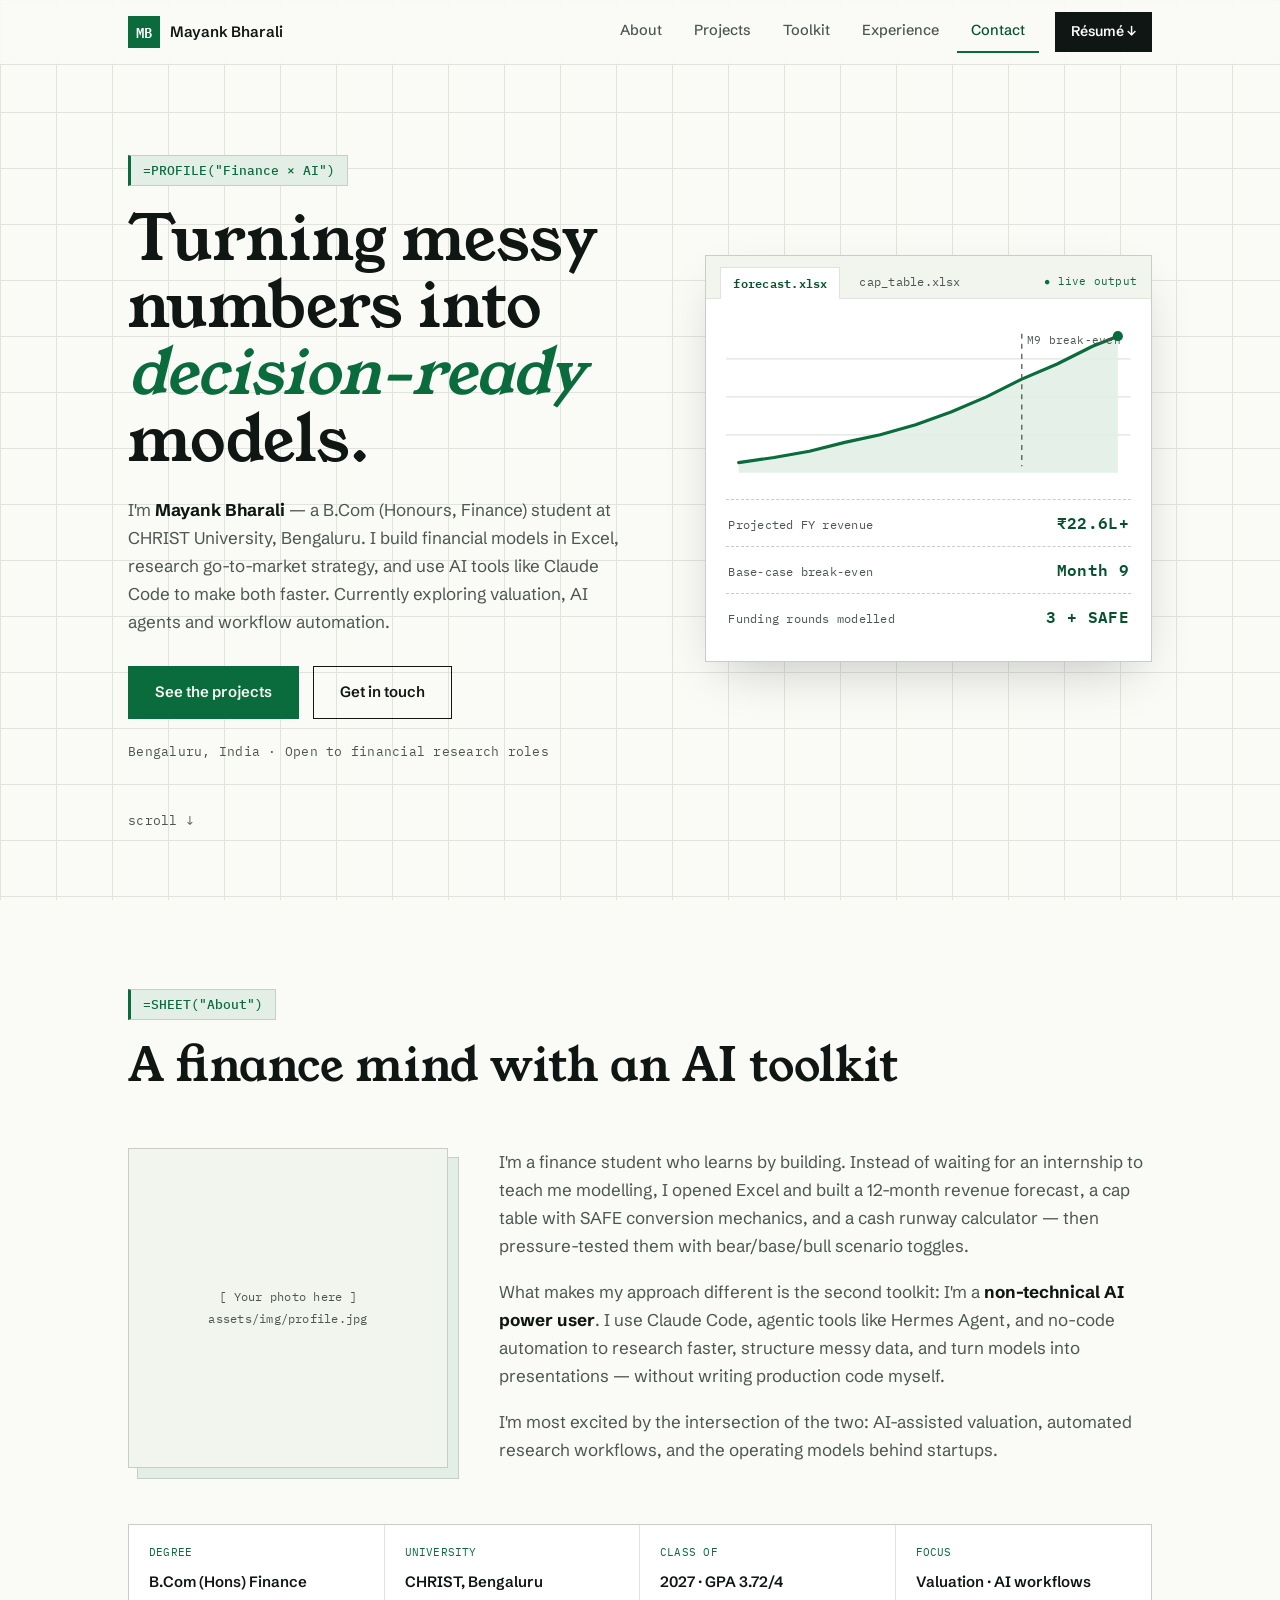
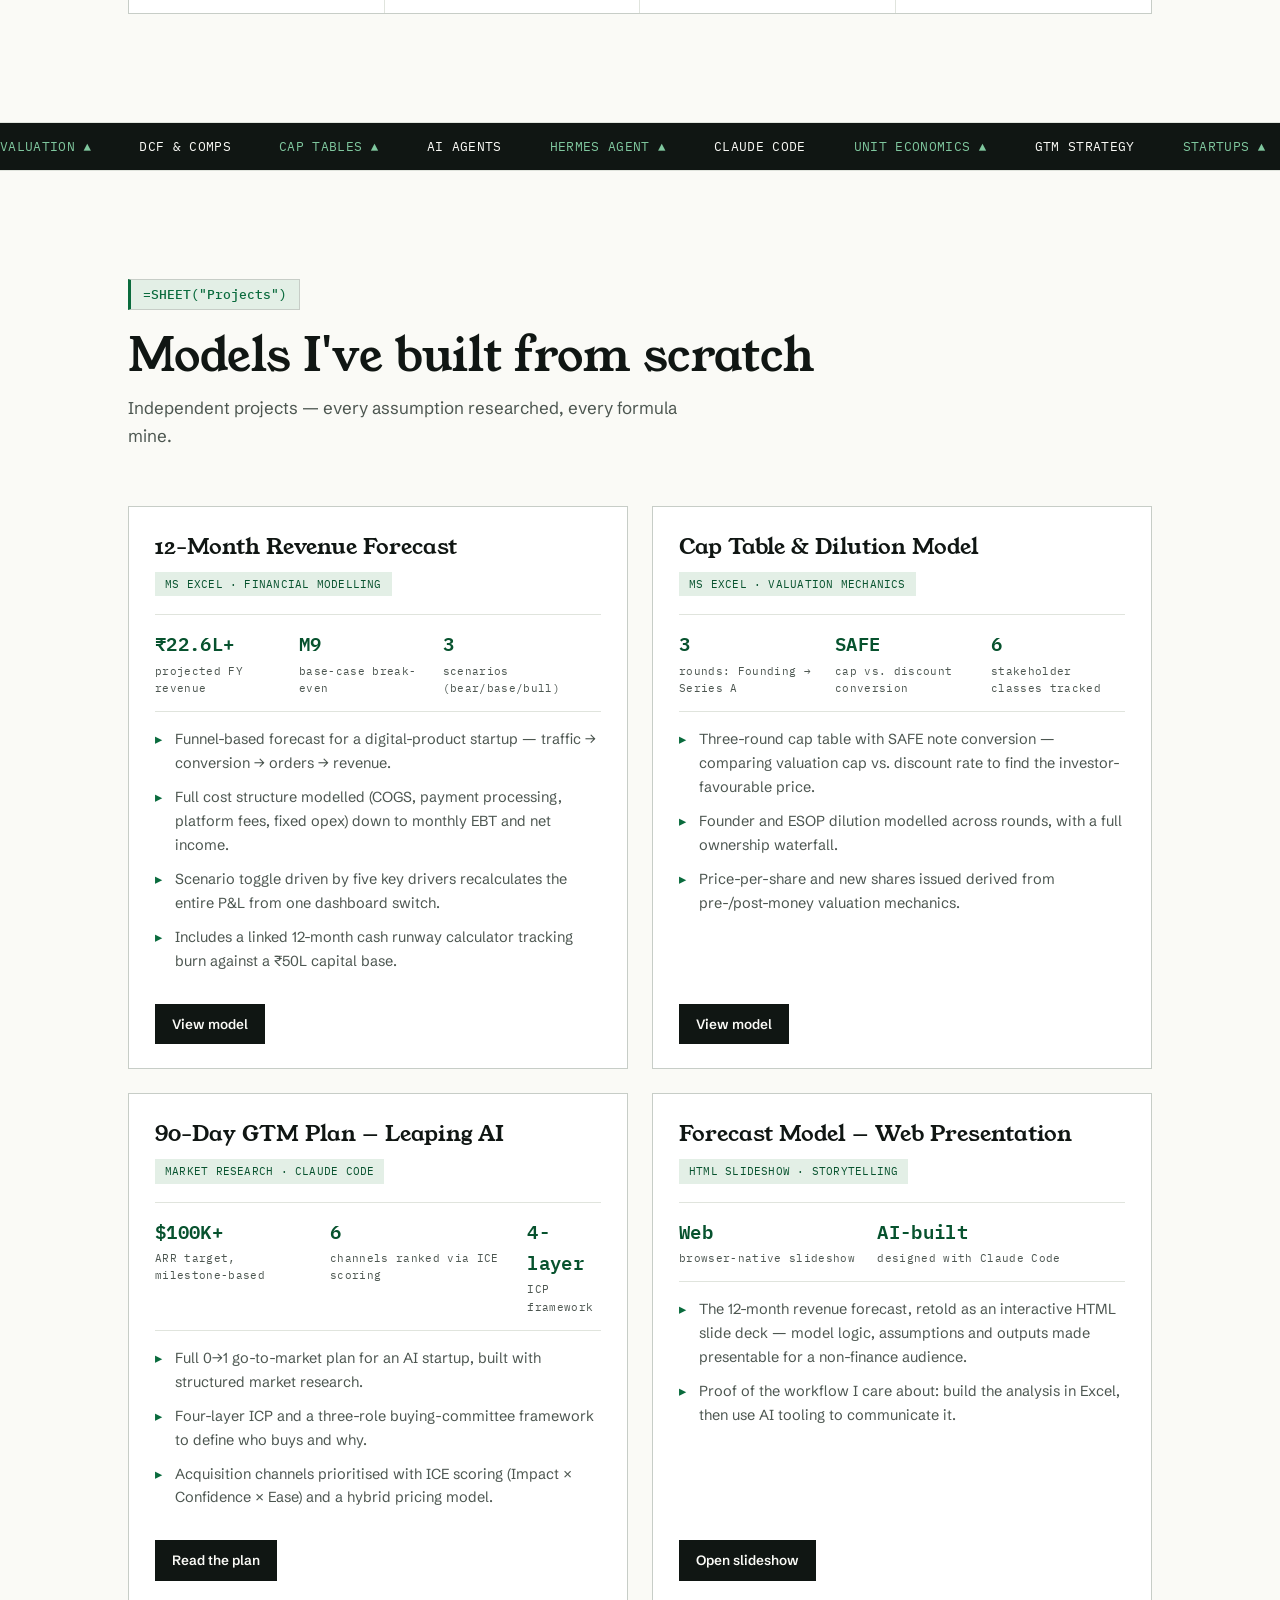
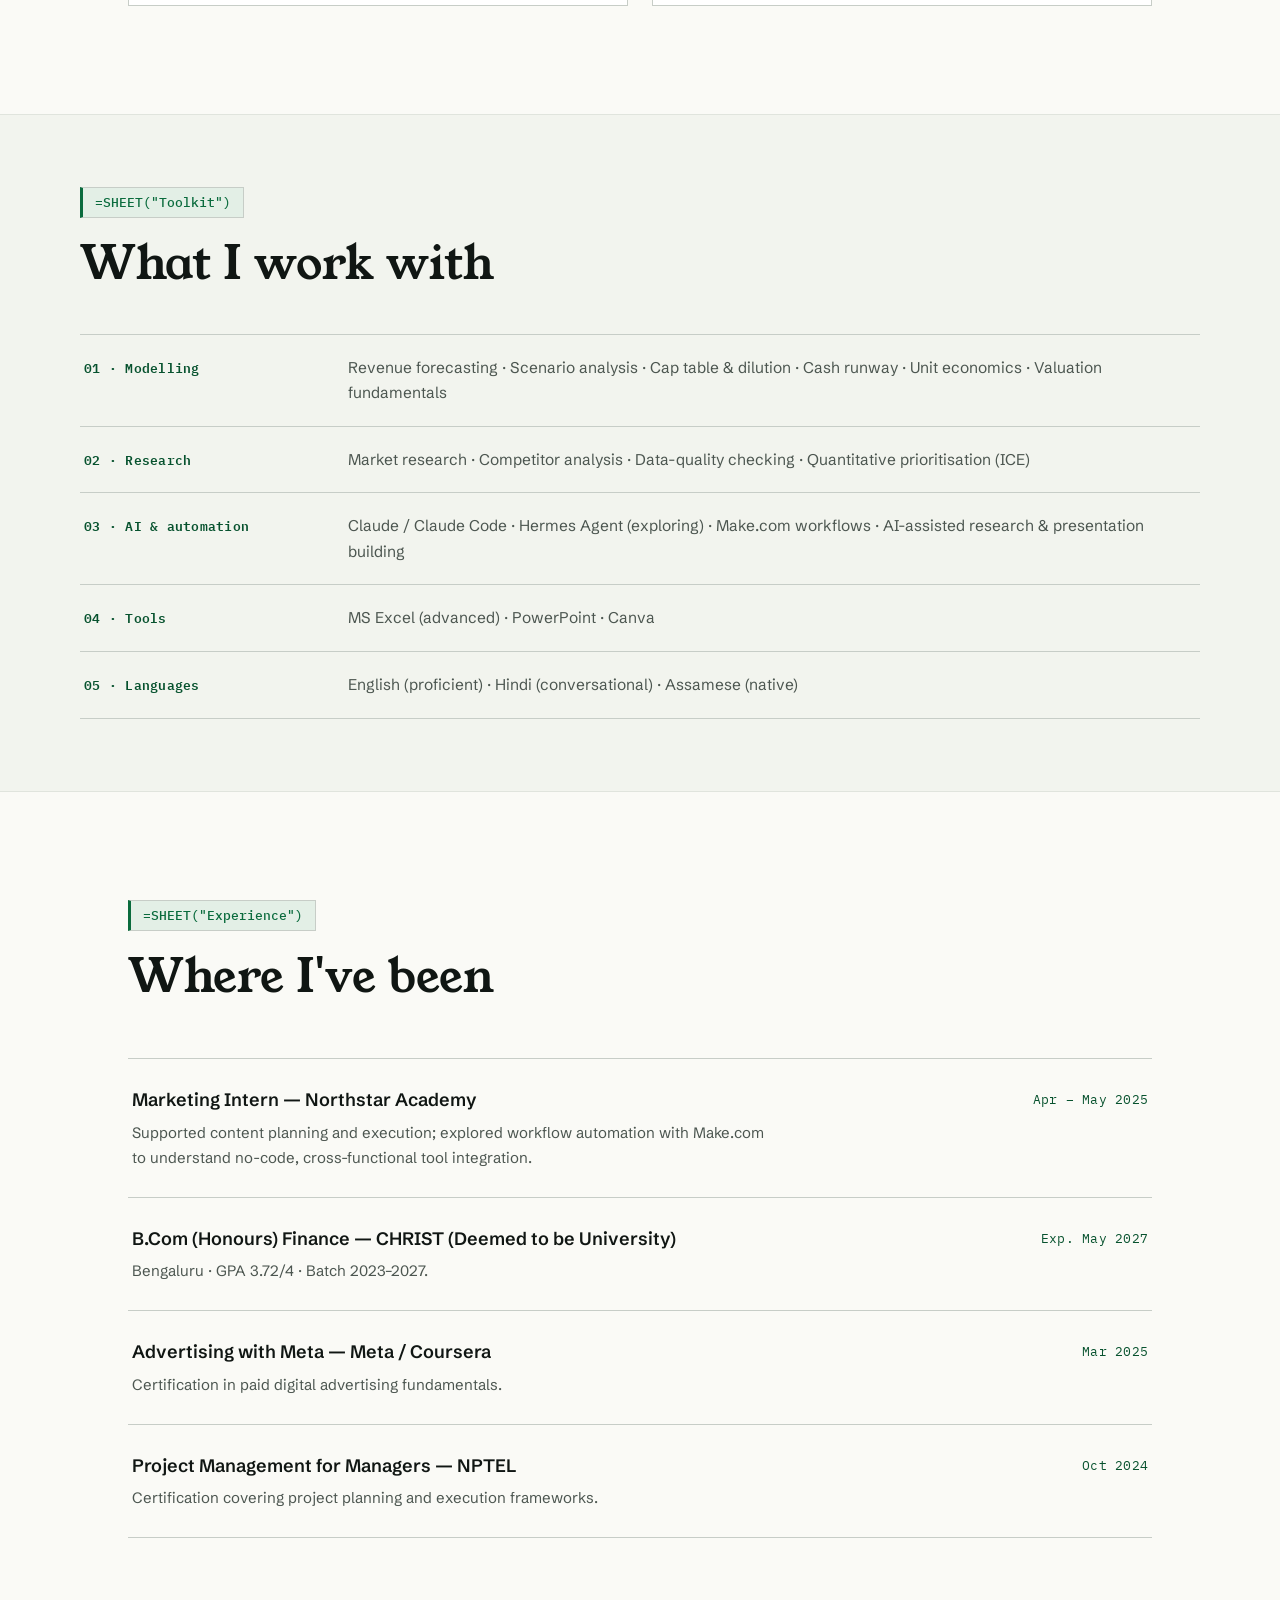
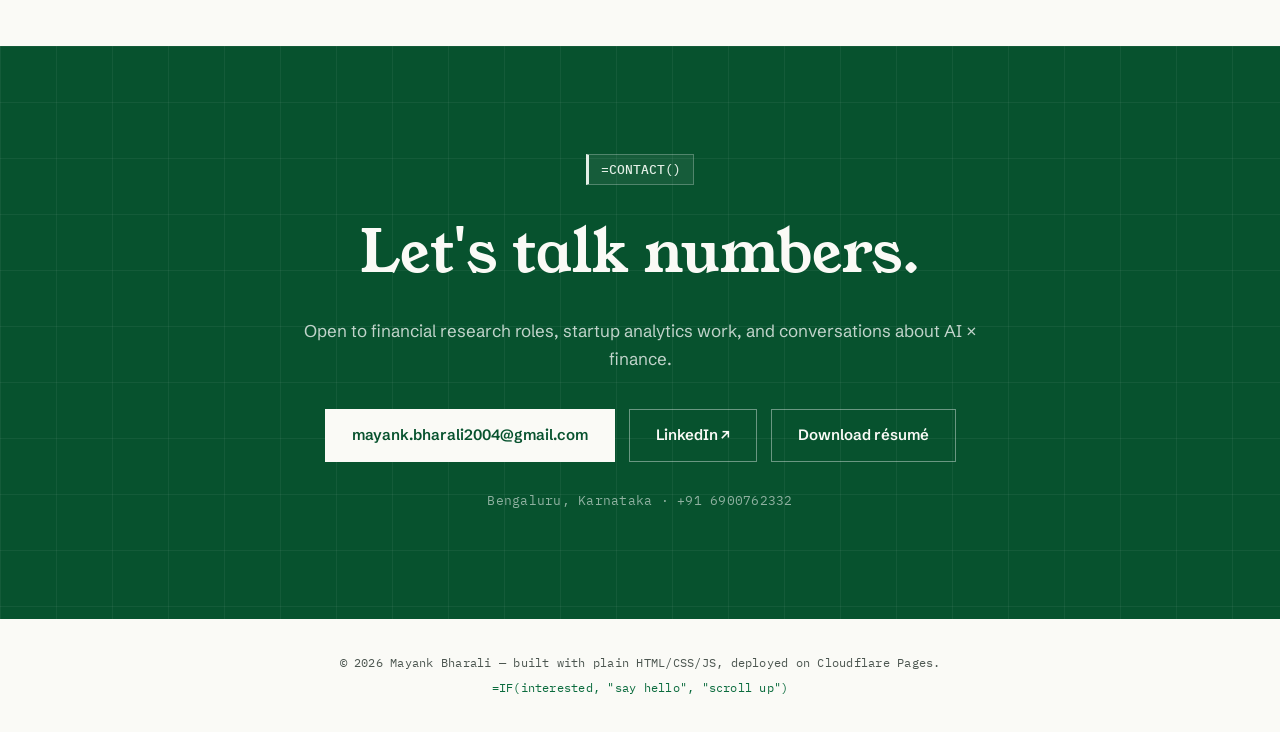
==== index.html @ 6a0e39f8 "Add revenue forecast HTML slide deck, wire up Open slideshow button Duplicated the standalone slide " ====
<!DOCTYPE html>
<html lang="en">
<head>
  <!-- ============================================================
       MAYANK BHARALI — PORTFOLIO
       ------------------------------------------------------------
       HOW THIS FILE IS ORGANISED (top to bottom):
         1. <head>   : metadata, fonts, stylesheet link
         2. <nav>    : sticky top navigation (sheet-tab style)
         3. <header> : hero — headline + animated "live model" panel
         4. <main>   : sections in order:
              #about      — bio, photo placeholder, quick facts
              (ticker)    — scrolling marquee of current interests
              #projects   — project cards (the core of the site)
              #skills     — toolkit grouped as ledger rows
              #experience — internship, certifications, education
              #contact    — email / LinkedIn / resume CTA
         5. <footer> : small print
         6. <script> : js/main.js (all animations live there)

       DESIGN CONCEPT: "the workbook".
       Because the portfolio is built on Excel models, the site
       borrows spreadsheet vernacular — section labels look like
       formulas, project cards behave like selected cells, and the
       hero shows a live model output. Search for the word
       "PLACEHOLDER" in this file to find everything you still
       need to fill in (links, photo, etc.).
       ============================================================ -->
  <meta charset="UTF-8" />
  <meta name="viewport" content="width=device-width, initial-scale=1.0" />
  <title>Mayank Bharali — Finance × AI Portfolio</title>
  <meta name="description" content="Portfolio of Mayank Bharali — finance student building financial models, valuation tools and AI-powered workflows. Revenue forecasting, cap table modelling, GTM strategy." />

  <!-- Fonts: Young Serif (display headlines), Schibsted Grotesk (body),
       IBM Plex Mono (all numbers / labels — has tabular numerals so
       figures line up like a real spreadsheet). Loaded from Google
       Fonts; works fine on Cloudflare Pages. -->
  <link rel="preconnect" href="https://fonts.googleapis.com" />
  <link rel="preconnect" href="https://fonts.gstatic.com" crossorigin />
  <link href="https://fonts.googleapis.com/css2?family=Young+Serif&family=Schibsted+Grotesk:ital,wght@0,400;0,500;0,600;0,700;1,400&family=IBM+Plex+Mono:wght@400;500;600&display=swap" rel="stylesheet" />

  <link rel="stylesheet" href="css/style.css" />

  <!-- Simple inline favicon: a green square, like a selected cell -->
  <link rel="icon" href="data:image/svg+xml,<svg xmlns='http://www.w3.org/2000/svg' viewBox='0 0 16 16'><rect width='16' height='16' rx='3' fill='%230A6B3D'/><text x='8' y='12' font-size='10' text-anchor='middle' fill='white' font-family='monospace'>M</text></svg>" />
</head>
<body>

  <!-- ==========================================================
       NAVIGATION
       Sticky bar. Links are styled like spreadsheet sheet-tabs.
       The JS highlights whichever section is currently on screen.
       To add a nav item: copy one <a> and point href at a section id.
       ========================================================== -->
  <nav class="nav" id="nav">
    <div class="nav__inner">
      <!-- Logo mark: initials inside a "cell" -->
      <a href="#top" class="nav__logo" aria-label="Back to top">
        <span class="nav__logo-cell">MB</span>
        <span class="nav__logo-name">Mayank&nbsp;Bharali</span>
      </a>

      <!-- Hamburger button, only visible on mobile (JS toggles menu) -->
      <button class="nav__toggle" id="navToggle" aria-label="Open menu" aria-expanded="false">
        <span></span><span></span><span></span>
      </button>

      <div class="nav__links" id="navLinks">
        <a href="#about"      class="nav__link">About</a>
        <a href="#projects"   class="nav__link">Projects</a>
        <a href="#skills"     class="nav__link">Toolkit</a>
        <a href="#experience" class="nav__link">Experience</a>
        <a href="#contact"    class="nav__link">Contact</a>
        <!-- PLACEHOLDER: replace href with your resume PDF when ready.
             Currently points at the Word file in /data. -->
        <a href="data/Mayank_Bharali_Resume_DEShaw_FinRes.docx" class="nav__cta" download>Résumé ↓</a>
      </div>
    </div>
  </nav>

  <!-- ==========================================================
       HERO
       Left: eyebrow + headline + subline + CTAs.
       Right: the "live model" panel — an SVG sparkline that draws
       itself on page load, plus three metrics that count up.
       The numbers come from the real revenue-forecast project.
       All animation logic is in js/main.js (search "HERO").
       ========================================================== -->
  <header class="hero" id="top">
    <div class="hero__inner">

      <div class="hero__copy">
        <!-- Eyebrow styled like a formula — the site's signature motif -->
        <p class="formula hero__eyebrow">=PROFILE(&quot;Finance × AI&quot;)</p>

        <h1 class="hero__title">
          Turning messy numbers into
          <em>decision-ready</em> models.
        </h1>

        <p class="hero__sub">
          I'm <strong>Mayank Bharali</strong> — a B.Com (Honours, Finance) student at
          CHRIST University, Bengaluru. I build financial models in Excel, research
          go-to-market strategy, and use AI tools like Claude Code to make both
          faster. Currently exploring valuation, AI agents and workflow automation.
        </p>

        <div class="hero__actions">
          <a href="#projects" class="btn btn--primary">See the projects</a>
          <a href="#contact" class="btn btn--ghost">Get in touch</a>
        </div>

        <!-- Small trust line under the buttons -->
        <p class="hero__meta mono">Bengaluru, India · Open to financial research roles</p>
      </div>

      <!-- The live model panel (signature element) -->
      <div class="hero__panel" aria-label="Highlights from the 12-month revenue forecast model">
        <!-- Fake window/sheet-tab header -->
        <div class="panel__bar">
          <span class="panel__tab panel__tab--active mono">forecast.xlsx</span>
          <span class="panel__tab mono">cap_table.xlsx</span>
          <span class="panel__status mono">● live output</span>
        </div>

        <div class="panel__body">
          <!-- Sparkline: 12 monthly revenue points. The path "draws"
               itself using stroke-dashoffset (see js/main.js).
               The dashed vertical line marks Month 9 = break-even. -->
          <svg class="panel__chart" viewBox="0 0 320 120" role="img" aria-label="Revenue ramp over 12 months, break-even at month 9">
            <!-- light grid, like cell borders -->
            <g class="chart__grid">
              <line x1="0" y1="30" x2="320" y2="30"/>
              <line x1="0" y1="60" x2="320" y2="60"/>
              <line x1="0" y1="90" x2="320" y2="90"/>
            </g>
            <!-- soft area fill under the curve -->
            <path class="chart__area" d="M10,112 L38,108 L66,103 L94,96 L122,90 L150,82 L178,72 L206,60 L234,46 L262,34 L290,20 L310,12 L310,120 L10,120 Z"/>
            <!-- the revenue line itself (animated) -->
            <path class="chart__line" id="chartLine" d="M10,112 L38,108 L66,103 L94,96 L122,90 L150,82 L178,72 L206,60 L234,46 L262,34 L290,20 L310,12"/>
            <!-- break-even marker at month 9 -->
            <line class="chart__marker" x1="234" y1="10" x2="234" y2="115"/>
            <text class="chart__marker-label mono" x="238" y="18">M9 break-even</text>
            <!-- end-point dot -->
            <circle class="chart__dot" cx="310" cy="12" r="4"/>
          </svg>

          <!-- Metric rows. data-count / data-decimals / data-prefix /
               data-suffix drive the count-up animation in main.js. -->
          <dl class="panel__metrics">
            <div class="metric">
              <dt class="metric__label mono">Projected FY revenue</dt>
              <dd class="metric__value mono" data-count="22.6" data-decimals="1" data-prefix="₹" data-suffix="L+">₹0.0L+</dd>
            </div>
            <div class="metric">
              <dt class="metric__label mono">Base-case break-even</dt>
              <dd class="metric__value mono" data-count="9" data-prefix="Month ">Month 0</dd>
            </div>
            <div class="metric">
              <dt class="metric__label mono">Funding rounds modelled</dt>
              <dd class="metric__value mono" data-count="3" data-suffix=" + SAFE">0 + SAFE</dd>
            </div>
          </dl>
        </div>
      </div>

    </div>

    <!-- Scroll hint at the bottom of the hero -->
    <a href="#about" class="hero__scroll mono" aria-label="Scroll to about section">scroll ↓</a>
  </header>

  <main>

    <!-- ==========================================================
         ABOUT
         Two columns: photo placeholder + narrative, then a row of
         "quick fact" cells underneath.
         Every section uses the same skeleton:
           <section class="section" id="...">
             <div class="section__head"> formula eyebrow + title </div>
             ...content...
           </section>
         The class "reveal" on any element makes it fade-slide in
         when scrolled into view (handled by js/main.js).
         ========================================================== -->
    <section class="section" id="about">
      <div class="section__head reveal">
        <p class="formula">=SHEET(&quot;About&quot;)</p>
        <h2 class="section__title">A finance mind with an AI toolkit</h2>
      </div>

      <div class="about__grid">
        <!-- PLACEHOLDER: swap this div for a real photo:
             <img src="assets/img/profile.jpg" alt="Mayank Bharali" class="about__photo" />
             Recommended: square image, at least 600×600px. -->
        <div class="about__photo about__photo--placeholder reveal" role="img" aria-label="Placeholder for profile photo">
          <span class="mono">[ Your photo here ]<br/>assets/img/profile.jpg</span>
        </div>

        <div class="about__copy reveal">
          <p>
            I'm a finance student who learns by building. Instead of waiting for an
            internship to teach me modelling, I opened Excel and built a 12-month
            revenue forecast, a cap table with SAFE conversion mechanics, and a
            cash runway calculator — then pressure-tested them with bear/base/bull
            scenario toggles.
          </p>
          <p>
            What makes my approach different is the second toolkit: I'm a
            <strong>non-technical AI power user</strong>. I use Claude Code, agentic
            tools like Hermes Agent, and no-code automation to research faster,
            structure messy data, and turn models into presentations — without
            writing production code myself.
          </p>
          <p>
            I'm most excited by the intersection of the two: AI-assisted valuation,
            automated research workflows, and the operating models behind startups.
          </p>
        </div>
      </div>

      <!-- Quick facts row — styled like a row of spreadsheet cells.
           To add a fact: copy one .fact div. -->
      <div class="facts reveal">
        <div class="fact">
          <span class="fact__label mono">Degree</span>
          <span class="fact__value">B.Com (Hons) Finance</span>
        </div>
        <div class="fact">
          <span class="fact__label mono">University</span>
          <span class="fact__value">CHRIST, Bengaluru</span>
        </div>
        <div class="fact">
          <span class="fact__label mono">Class of</span>
          <span class="fact__value">2027 · GPA 3.72/4</span>
        </div>
        <div class="fact">
          <span class="fact__label mono">Focus</span>
          <span class="fact__value">Valuation · AI workflows</span>
        </div>
      </div>
    </section>

    <!-- ==========================================================
         TICKER
         A stock-ticker style marquee of current interests.
         Pure CSS animation (see .ticker in style.css). The list is
         duplicated once so the loop is seamless — if you edit the
         items, edit BOTH copies identically.
         ========================================================== -->
    <div class="ticker" aria-hidden="true">
      <div class="ticker__track mono">
        <span>VALUATION ▲</span><span>DCF &amp; COMPS</span><span>CAP TABLES ▲</span>
        <span>AI AGENTS</span><span>HERMES AGENT ▲</span><span>CLAUDE CODE</span>
        <span>UNIT ECONOMICS ▲</span><span>GTM STRATEGY</span><span>STARTUPS ▲</span>
        <span>WORKFLOW AUTOMATION</span>
        <!-- duplicate for seamless loop -->
        <span>VALUATION ▲</span><span>DCF &amp; COMPS</span><span>CAP TABLES ▲</span>
        <span>AI AGENTS</span><span>HERMES AGENT ▲</span><span>CLAUDE CODE</span>
        <span>UNIT ECONOMICS ▲</span><span>GTM STRATEGY</span><span>STARTUPS ▲</span>
        <span>WORKFLOW AUTOMATION</span>
      </div>
    </div>

    <!-- ==========================================================
         PROJECTS
         The core section. Each project is an <article class="card">.
         Cards look like spreadsheet cells: on hover they get a green
         "selected cell" border with a corner handle (pure CSS).

         TO ADD A PROJECT: copy an entire <article class="card"> block
         and edit the contents. TO REMOVE: delete the block.
         Each card has:
           .card__top     — tab-style title + tool tag
           .card__metrics — 2-3 headline numbers (mono font)
           .card__body    — bullets describing the work
           .card__links   — buttons; the model/deck files they
                            download live in data/projects/
         ========================================================== -->
    <section class="section" id="projects">
      <div class="section__head reveal">
        <p class="formula">=SHEET(&quot;Projects&quot;)</p>
        <h2 class="section__title">Models I've built from scratch</h2>
        <p class="section__sub">Independent projects — every assumption researched, every formula mine.</p>
      </div>

      <div class="cards">

        <!-- ── PROJECT 1: Revenue forecast ─────────────────────── -->
        <article class="card reveal">
          <div class="card__top">
            <h3 class="card__title">12-Month Revenue Forecast</h3>
            <span class="tag mono">MS Excel · Financial modelling</span>
          </div>
          <div class="card__metrics mono">
            <div><b>₹22.6L+</b><span>projected FY revenue</span></div>
            <div><b>M9</b><span>base-case break-even</span></div>
            <div><b>3</b><span>scenarios (bear/base/bull)</span></div>
          </div>
          <ul class="card__body">
            <li>Funnel-based forecast for a digital-product startup — traffic → conversion → orders → revenue.</li>
            <li>Full cost structure modelled (COGS, payment processing, platform fees, fixed opex) down to monthly EBT and net income.</li>
            <li>Scenario toggle driven by five key drivers recalculates the entire P&amp;L from one dashboard switch.</li>
            <li>Includes a linked 12-month cash runway calculator tracking burn against a ₹50L capital base.</li>
          </ul>
          <div class="card__links">
            <!-- Downloads the real Excel model from data/projects/ -->
            <a href="data/projects/12%20Month%20Revenue%20Forecast%2C%20Cash%20Runway%2C%20Scenario%20Analysis.xlsx" class="btn btn--small" download>View model</a>
          </div>
        </article>

        <!-- ── PROJECT 2: Cap table ─────────────────────────────── -->
        <article class="card reveal">
          <div class="card__top">
            <h3 class="card__title">Cap Table &amp; Dilution Model</h3>
            <span class="tag mono">MS Excel · Valuation mechanics</span>
          </div>
          <div class="card__metrics mono">
            <div><b>3</b><span>rounds: Founding → Series A</span></div>
            <div><b>SAFE</b><span>cap vs. discount conversion</span></div>
            <div><b>6</b><span>stakeholder classes tracked</span></div>
          </div>
          <ul class="card__body">
            <li>Three-round cap table with SAFE note conversion — comparing valuation cap vs. discount rate to find the investor-favourable price.</li>
            <li>Founder and ESOP dilution modelled across rounds, with a full ownership waterfall.</li>
            <li>Price-per-share and new shares issued derived from pre-/post-money valuation mechanics.</li>
          </ul>
          <div class="card__links">
            <!-- Downloads the real Excel model from data/projects/ -->
            <a href="data/projects/Cap%20Table%20and%20Dilution%20model.xlsx" class="btn btn--small" download>View model</a>
          </div>
        </article>

        <!-- ── PROJECT 3: GTM plan ──────────────────────────────── -->
        <article class="card reveal">
          <div class="card__top">
            <h3 class="card__title">90-Day GTM Plan — Leaping AI</h3>
            <span class="tag mono">Market research · Claude Code</span>
          </div>
          <div class="card__metrics mono">
            <div><b>$100K+</b><span>ARR target, milestone-based</span></div>
            <div><b>6</b><span>channels ranked via ICE scoring</span></div>
            <div><b>4-layer</b><span>ICP framework</span></div>
          </div>
          <ul class="card__body">
            <li>Full 0→1 go-to-market plan for an AI startup, built with structured market research.</li>
            <li>Four-layer ICP and a three-role buying-committee framework to define who buys and why.</li>
            <li>Acquisition channels prioritised with ICE scoring (Impact × Confidence × Ease) and a hybrid pricing model.</li>
          </ul>
          <div class="card__links">
            <!-- Downloads the real PowerPoint deck from data/projects/ -->
            <a href="data/projects/Leaping%20AI%2090%20Day%20GTM%20plan.pptx" class="btn btn--small" download>Read the plan</a>
          </div>
        </article>

        <!-- ── PROJECT 4: HTML slideshow ───────────────────────── -->
        <article class="card reveal">
          <div class="card__top">
            <h3 class="card__title">Forecast Model — Web Presentation</h3>
            <span class="tag mono">HTML slideshow · Storytelling</span>
          </div>
          <div class="card__metrics mono">
            <div><b>Web</b><span>browser-native slideshow</span></div>
            <div><b>AI-built</b><span>designed with Claude Code</span></div>
          </div>
          <ul class="card__body">
            <li>The 12-month revenue forecast, retold as an interactive HTML slide deck — model logic, assumptions and outputs made presentable for a non-finance audience.</li>
            <li>Proof of the workflow I care about: build the analysis in Excel, then use AI tooling to communicate it.</li>
          </ul>
          <div class="card__links">
            <!-- Opens the standalone HTML deck in revenue-forecast-deck/
                 (a self-contained mini site — its own index.html/css/js). -->
            <a href="revenue-forecast-deck/index.html" class="btn btn--small" target="_blank" rel="noopener">Open slideshow</a>
          </div>
        </article>

      </div>
    </section>

    <!-- ==========================================================
         SKILLS / TOOLKIT
         Ledger-style rows: category on the left, items on the right.
         To add a row: copy one .ledger__row div.
         ========================================================== -->
    <section class="section section--tint" id="skills">
      <div class="section__head reveal">
        <p class="formula">=SHEET(&quot;Toolkit&quot;)</p>
        <h2 class="section__title">What I work with</h2>
      </div>

      <div class="ledger reveal">
        <div class="ledger__row">
          <span class="ledger__cat mono">01 · Modelling</span>
          <p class="ledger__items">Revenue forecasting · Scenario analysis · Cap table &amp; dilution · Cash runway · Unit economics · Valuation fundamentals</p>
        </div>
        <div class="ledger__row">
          <span class="ledger__cat mono">02 · Research</span>
          <p class="ledger__items">Market research · Competitor analysis · Data-quality checking · Quantitative prioritisation (ICE)</p>
        </div>
        <div class="ledger__row">
          <span class="ledger__cat mono">03 · AI &amp; automation</span>
          <p class="ledger__items">Claude / Claude Code · Hermes Agent (exploring) · Make.com workflows · AI-assisted research &amp; presentation building</p>
        </div>
        <div class="ledger__row">
          <span class="ledger__cat mono">04 · Tools</span>
          <p class="ledger__items">MS Excel (advanced) · PowerPoint · Canva</p>
        </div>
        <div class="ledger__row">
          <span class="ledger__cat mono">05 · Languages</span>
          <p class="ledger__items">English (proficient) · Hindi (conversational) · Assamese (native)</p>
        </div>
      </div>
    </section>

    <!-- ==========================================================
         EXPERIENCE + CERTIFICATIONS + EDUCATION
         Simple timeline rows. Dates are right-aligned in mono so
         they line up like a ledger. To add an entry: copy a .entry.
         ========================================================== -->
    <section class="section" id="experience">
      <div class="section__head reveal">
        <p class="formula">=SHEET(&quot;Experience&quot;)</p>
        <h2 class="section__title">Where I've been</h2>
      </div>

      <div class="entries">
        <div class="entry reveal">
          <div class="entry__main">
            <h3 class="entry__title">Marketing Intern — Northstar Academy</h3>
            <p class="entry__desc">Supported content planning and execution; explored workflow automation with Make.com to understand no-code, cross-functional tool integration.</p>
          </div>
          <span class="entry__date mono">Apr – May 2025</span>
        </div>

        <div class="entry reveal">
          <div class="entry__main">
            <h3 class="entry__title">B.Com (Honours) Finance — CHRIST (Deemed to be University)</h3>
            <p class="entry__desc">Bengaluru · GPA 3.72/4 · Batch 2023–2027.</p>
          </div>
          <span class="entry__date mono">Exp. May 2027</span>
        </div>

        <div class="entry reveal">
          <div class="entry__main">
            <h3 class="entry__title">Advertising with Meta — Meta / Coursera</h3>
            <p class="entry__desc">Certification in paid digital advertising fundamentals.</p>
          </div>
          <span class="entry__date mono">Mar 2025</span>
        </div>

        <div class="entry reveal">
          <div class="entry__main">
            <h3 class="entry__title">Project Management for Managers — NPTEL</h3>
            <p class="entry__desc">Certification covering project planning and execution frameworks.</p>
          </div>
          <span class="entry__date mono">Oct 2024</span>
        </div>

        <!-- PLACEHOLDER: add future internships / roles here by
             copying one .entry block above. -->
      </div>
    </section>

    <!-- ==========================================================
         CONTACT
         Big closing statement + contact buttons.
         ========================================================== -->
    <section class="section section--contact" id="contact">
      <div class="contact__inner reveal">
        <p class="formula formula--light">=CONTACT()</p>
        <h2 class="contact__title">Let's talk numbers.</h2>
        <p class="contact__sub">
          Open to financial research roles, startup analytics work,
          and conversations about AI × finance.
        </p>
        <div class="contact__actions">
          <a href="mailto:mayank.bharali2004@gmail.com" class="btn btn--light">mayank.bharali2004@gmail.com</a>
          <a href="https://www.linkedin.com/in/mayank-bharali/" class="btn btn--ghost-light" target="_blank" rel="noopener">LinkedIn ↗</a>
          <!-- PLACEHOLDER: swap for PDF resume when available -->
          <a href="data/Mayank_Bharali_Resume_DEShaw_FinRes.docx" class="btn btn--ghost-light" download>Download résumé</a>
        </div>
        <p class="contact__meta mono">Bengaluru, Karnataka · +91 6900762332</p>
      </div>
    </section>

  </main>

  <!-- ==========================================================
       FOOTER
       ========================================================== -->
  <footer class="footer">
    <p class="mono">© <span id="year">2026</span> Mayank Bharali — built with plain HTML/CSS/JS, deployed on Cloudflare Pages.</p>
    <p class="mono footer__wink">=IF(interested, &quot;say hello&quot;, &quot;scroll up&quot;)</p>
  </footer>

  <!-- All interactivity & animation logic -->
  <script src="js/main.js"></script>
</body>
</html>
---- css/style.css ----
/* ================================================================
   MAYANK BHARALI — PORTFOLIO STYLESHEET
   ----------------------------------------------------------------
   TABLE OF CONTENTS (search for the number to jump):
     [0] Design tokens (colors, fonts, spacing) — EDIT COLORS HERE
     [1] Reset & base styles
     [2] Shared utilities (.mono, .formula, .btn, .section, .reveal)
     [3] Navigation
     [4] Hero + live model panel + chart
     [5] About section
     [6] Ticker marquee
     [7] Project cards
     [8] Skills ledger
     [9] Experience entries
     [10] Contact + footer
     [11] Responsive breakpoints
     [12] Reduced motion (accessibility)

   HOW THE THEME WORKS:
   Every color used anywhere in the site is defined once as a CSS
   variable in [0]. Change --green there and the whole site follows.
   ================================================================ */


/* [0] ─── DESIGN TOKENS ─────────────────────────────────────────── */
:root {
  /* Palette — "royal white, banknote green, silver, ink" */
  --paper:      #FAFAF6;   /* royal white — page background          */
  --paper-2:    #F2F4EE;   /* slightly deeper white for tint panels  */
  --ink:        #101613;   /* near-black text                        */
  --ink-soft:   #4C5650;   /* secondary text                         */
  --green:      #0A6B3D;   /* primary green — accents, buttons       */
  --green-deep: #07522E;   /* hover / dark panels                    */
  --green-tint: #E3EFE6;   /* pale green fills                       */
  --silver:     #C7CDC7;   /* silver hints — borders, dividers       */
  --hairline:   #E0E4DD;   /* lightest rule lines                    */

  /* Type — loaded in index.html <head> */
  --font-display: "Young Serif", Georgia, serif;          /* headlines   */
  --font-body:    "Schibsted Grotesk", system-ui, sans-serif; /* paragraphs */
  --font-mono:    "IBM Plex Mono", Consolas, monospace;   /* numbers/labels */

  /* Layout rhythm */
  --max-width: 1120px;     /* page content width                     */
  --pad-x: clamp(20px, 5vw, 48px);   /* horizontal page padding      */
  --section-gap: clamp(72px, 12vh, 140px); /* space between sections */

  /* Motion */
  --ease: cubic-bezier(0.22, 1, 0.36, 1); /* smooth deceleration     */
}


/* [1] ─── RESET & BASE ──────────────────────────────────────────── */
*, *::before, *::after { box-sizing: border-box; margin: 0; padding: 0; }

html { scroll-behavior: smooth; }

/* When a nav link jumps to a section, leave room for the sticky
   nav bar so headings don't hide underneath it. */
[id] { scroll-margin-top: 72px; }

body {
  background: var(--paper);
  color: var(--ink);
  font-family: var(--font-body);
  font-size: 17px;
  line-height: 1.65;
  -webkit-font-smoothing: antialiased;
  /* Faint cell-grid background across the whole page — the
     "workbook" texture. Very low contrast so text stays readable. */
  background-image:
    linear-gradient(var(--hairline) 1px, transparent 1px),
    linear-gradient(90deg, var(--hairline) 1px, transparent 1px);
  background-size: 56px 56px;
  background-attachment: fixed;
}

img { max-width: 100%; display: block; }

a { color: inherit; }

/* Visible keyboard focus everywhere (accessibility) */
:focus-visible {
  outline: 2px solid var(--green);
  outline-offset: 3px;
  border-radius: 2px;
}

::selection { background: var(--green); color: #fff; }


/* [2] ─── SHARED UTILITIES ──────────────────────────────────────── */

/* Mono utility: numbers, labels, dates. tabular-nums makes digits
   equal-width so figures align like spreadsheet columns. */
.mono {
  font-family: var(--font-mono);
  font-variant-numeric: tabular-nums;
  letter-spacing: 0.02em;
}

/* The "formula" eyebrow — the site's signature label style.
   Looks like an Excel formula: =SHEET("Projects") */
.formula {
  font-family: var(--font-mono);
  font-size: 13px;
  font-weight: 500;
  color: var(--green);
  background: var(--green-tint);
  border: 1px solid var(--silver);
  border-left: 3px solid var(--green);
  display: inline-block;
  padding: 4px 12px;
  margin-bottom: 20px;
}
.formula--light {           /* variant for the dark contact section */
  color: var(--green-tint);
  background: rgba(255,255,255,0.06);
  border-color: rgba(255,255,255,0.25);
  border-left-color: var(--green-tint);
}

/* Buttons. Base + variants. Slight lift on hover. */
.btn {
  display: inline-block;
  font-family: var(--font-body);
  font-weight: 600;
  font-size: 15px;
  text-decoration: none;
  padding: 13px 26px;
  border: 1.5px solid var(--ink);
  background: var(--ink);
  color: var(--paper);
  transition: transform 0.25s var(--ease), background 0.25s, color 0.25s, box-shadow 0.25s;
}
.btn:hover { transform: translateY(-2px); box-shadow: 0 6px 18px rgba(16,22,19,0.18); }

.btn--primary { background: var(--green); border-color: var(--green); }
.btn--primary:hover { background: var(--green-deep); border-color: var(--green-deep); }

.btn--ghost {              /* outline style on light background */
  background: transparent;
  color: var(--ink);
}
.btn--ghost:hover { background: var(--ink); color: var(--paper); }

.btn--small { padding: 8px 16px; font-size: 13.5px; }

.btn--light {              /* solid style on the dark contact panel */
  background: var(--paper);
  border-color: var(--paper);
  color: var(--green-deep);
}
.btn--ghost-light {        /* outline style on the dark contact panel */
  background: transparent;
  border-color: rgba(255,255,255,0.4);
  color: var(--paper);
}
.btn--ghost-light:hover { background: rgba(255,255,255,0.1); }

/* Section skeleton: shared spacing + header layout */
.section {
  max-width: var(--max-width);
  margin: 0 auto;
  padding: var(--section-gap) var(--pad-x) 0;
}
.section__title {
  font-family: var(--font-display);
  font-size: clamp(30px, 4.5vw, 46px);
  line-height: 1.12;
  font-weight: 400;
}
.section__sub { color: var(--ink-soft); margin-top: 12px; max-width: 560px; }
.section__head { margin-bottom: clamp(36px, 5vw, 56px); }

/* Tinted full-bleed section (skills). The inner content still
   respects --max-width via padding. */
.section--tint {
  max-width: none;
  background: var(--paper-2);
  border-top: 1px solid var(--hairline);
  border-bottom: 1px solid var(--hairline);
  margin-top: var(--section-gap);
  padding: clamp(56px, 8vh, 96px) var(--pad-x);
}
.section--tint .section__head,
.section--tint .ledger { max-width: var(--max-width); margin-left: auto; margin-right: auto; }
.section--tint .section__head { margin-bottom: clamp(28px, 4vw, 44px); }

/* Scroll-reveal: elements start hidden + shifted down; JS adds
   .is-visible when they enter the viewport. */
.reveal {
  opacity: 0;
  transform: translateY(24px);
  transition: opacity 0.7s var(--ease), transform 0.7s var(--ease);
}
.reveal.is-visible { opacity: 1; transform: none; }


/* [3] ─── NAVIGATION ────────────────────────────────────────────── */
.nav {
  position: sticky;
  top: 0;
  z-index: 100;
  background: rgba(250, 250, 246, 0.88);
  backdrop-filter: blur(10px);          /* frosted glass effect      */
  border-bottom: 1px solid var(--hairline);
}
.nav__inner {
  max-width: var(--max-width);
  margin: 0 auto;
  padding: 0 var(--pad-x);
  display: flex;
  align-items: center;
  justify-content: space-between;
  height: 64px;
}
.nav__logo { display: flex; align-items: center; gap: 10px; text-decoration: none; }
.nav__logo-cell {                       /* initials in a green cell  */
  font-family: var(--font-mono);
  font-weight: 600;
  font-size: 14px;
  color: #fff;
  background: var(--green);
  padding: 4px 8px;
}
.nav__logo-name { font-weight: 600; font-size: 15px; }

.nav__links { display: flex; align-items: center; gap: 4px; }

/* Nav links styled like spreadsheet sheet-tabs: flat, bottom border
   appears on hover/active. .is-active is set by JS scroll-spy. */
.nav__link {
  font-size: 14.5px;
  font-weight: 500;
  text-decoration: none;
  color: var(--ink-soft);
  padding: 8px 14px;
  border-bottom: 2px solid transparent;
  transition: color 0.2s, border-color 0.2s, background 0.2s;
}
.nav__link:hover { color: var(--ink); background: var(--green-tint); }
.nav__link.is-active { color: var(--green-deep); border-bottom-color: var(--green); }

.nav__cta {
  font-size: 14px;
  font-weight: 600;
  text-decoration: none;
  color: var(--paper);
  background: var(--ink);
  padding: 8px 16px;
  margin-left: 12px;
  transition: background 0.2s;
}
.nav__cta:hover { background: var(--green); }

/* Hamburger — hidden on desktop, shown in the mobile breakpoint */
.nav__toggle { display: none; background: none; border: none; cursor: pointer; padding: 8px; }
.nav__toggle span {
  display: block;
  width: 22px; height: 2px;
  background: var(--ink);
  margin: 5px 0;
  transition: transform 0.3s var(--ease), opacity 0.3s;
}
/* X shape when menu is open */
.nav__toggle.is-open span:nth-child(1) { transform: translateY(7px) rotate(45deg); }
.nav__toggle.is-open span:nth-child(2) { opacity: 0; }
.nav__toggle.is-open span:nth-child(3) { transform: translateY(-7px) rotate(-45deg); }


/* [4] ─── HERO ──────────────────────────────────────────────────── */
.hero {
  max-width: var(--max-width);
  margin: 0 auto;
  padding: clamp(56px, 10vh, 120px) var(--pad-x) 48px;
  position: relative;
}
.hero__inner {
  display: grid;
  grid-template-columns: 1.15fr 1fr;   /* copy slightly wider than panel */
  gap: clamp(32px, 5vw, 64px);
  align-items: center;
}

/* Load-in choreography: each element fades up with a stagger.
   (Class .loaded is added to <body> by JS once the page is ready;
   without JS everything is simply visible — safe fallback.) */
.hero__eyebrow, .hero__title, .hero__sub, .hero__actions, .hero__meta, .hero__panel {
  animation: heroRise 0.9s var(--ease) backwards;
}
.hero__title  { animation-delay: 0.08s; }
.hero__sub    { animation-delay: 0.18s; }
.hero__actions{ animation-delay: 0.28s; }
.hero__meta   { animation-delay: 0.36s; }
.hero__panel  { animation-delay: 0.25s; }

@keyframes heroRise {
  from { opacity: 0; transform: translateY(26px); }
  to   { opacity: 1; transform: none; }
}

.hero__title {
  font-family: var(--font-display);
  font-weight: 400;
  font-size: clamp(38px, 5.4vw, 62px);
  line-height: 1.08;
  margin-bottom: 22px;
}
.hero__title em {                      /* the one italic accent word */
  font-style: italic;
  color: var(--green);
}
.hero__sub { color: var(--ink-soft); max-width: 520px; margin-bottom: 30px; }
.hero__sub strong { color: var(--ink); }
.hero__actions { display: flex; gap: 14px; flex-wrap: wrap; }
.hero__meta { margin-top: 22px; font-size: 12.5px; color: var(--ink-soft); }

.hero__scroll {
  display: inline-block;
  margin-top: 48px;
  font-size: 12.5px;
  color: var(--ink-soft);
  text-decoration: none;
}
.hero__scroll:hover { color: var(--green); }

/* ── The live model panel (signature element) ─────────────────── */
.hero__panel {
  background: #fff;
  border: 1px solid var(--silver);
  box-shadow: 0 20px 50px -18px rgba(16, 22, 19, 0.25);
}

/* Fake title bar with sheet tabs */
.panel__bar {
  display: flex;
  align-items: center;
  gap: 6px;
  padding: 10px 14px 0;
  border-bottom: 1px solid var(--hairline);
  background: var(--paper-2);
}
.panel__tab {
  font-size: 11.5px;
  padding: 6px 12px;
  color: var(--ink-soft);
  border: 1px solid transparent;
  border-bottom: none;
}
.panel__tab--active {
  background: #fff;
  color: var(--green-deep);
  font-weight: 600;
  border-color: var(--hairline);
  transform: translateY(1px);          /* tucks tab into the border  */
}
.panel__status {
  margin-left: auto;
  font-size: 10.5px;
  color: var(--green);
  animation: blink 2.4s infinite;      /* gentle "live" pulse        */
}
@keyframes blink { 0%, 100% { opacity: 1; } 50% { opacity: 0.35; } }

.panel__body { padding: 22px 20px 20px; }

/* Chart styles. The line "draws" itself: JS measures the path
   length, sets stroke-dasharray = length, then animates
   stroke-dashoffset from length → 0. */
.panel__chart { width: 100%; height: auto; margin-bottom: 18px; }
.chart__grid line { stroke: var(--hairline); stroke-width: 1; }
.chart__area { fill: var(--green-tint); opacity: 0; transition: opacity 1s ease 1.2s; }
.chart__line {
  fill: none;
  stroke: var(--green);
  stroke-width: 2.5;
  stroke-linecap: round;
  stroke-linejoin: round;
}
.chart__marker {
  stroke: var(--ink-soft);
  stroke-width: 1;
  stroke-dasharray: 4 4;
  opacity: 0;
  transition: opacity 0.6s ease 1.6s;
}
.chart__marker-label { font-size: 9px; fill: var(--ink-soft); opacity: 0; transition: opacity 0.6s ease 1.8s; }
.chart__dot { fill: var(--green); opacity: 0; transition: opacity 0.4s ease 1.5s; }

/* Once JS adds .chart-done to the panel, fade in area + markers */
.chart-done .chart__area, .chart-done .chart__marker,
.chart-done .chart__marker-label, .chart-done .chart__dot { opacity: 1; }
.chart-done .chart__area { opacity: 0.9; }

/* Metric rows under the chart */
.panel__metrics { display: flex; flex-direction: column; }
.metric {
  display: flex;
  justify-content: space-between;
  align-items: baseline;
  padding: 10px 2px;
  border-top: 1px dashed var(--silver);
}
.metric__label { font-size: 11.5px; color: var(--ink-soft); }
.metric__value { font-size: 16px; font-weight: 600; color: var(--green-deep); }


/* [5] ─── ABOUT ─────────────────────────────────────────────────── */
.about__grid {
  display: grid;
  grid-template-columns: 320px 1fr;
  gap: clamp(28px, 4vw, 56px);
  align-items: start;
}

/* Photo (or placeholder). Sharp corners + green frame offset gives
   it an intentional, printed look. */
.about__photo {
  aspect-ratio: 1;
  border: 1px solid var(--silver);
  box-shadow: 10px 10px 0 var(--green-tint), 10px 10px 0 1px var(--silver);
}
.about__photo--placeholder {
  display: flex;
  align-items: center;
  justify-content: center;
  text-align: center;
  background: var(--paper-2);
  color: var(--ink-soft);
  font-size: 12px;
  line-height: 1.8;
}

.about__copy p { margin-bottom: 18px; color: var(--ink-soft); }
.about__copy p:last-child { margin-bottom: 0; }
.about__copy strong { color: var(--ink); }

/* Quick-fact cells: a single row of bordered boxes that share
   borders like adjacent spreadsheet cells. */
.facts {
  display: grid;
  grid-template-columns: repeat(4, 1fr);
  margin-top: clamp(36px, 5vw, 56px);
  border: 1px solid var(--silver);
  background: #fff;
}
.fact {
  padding: 18px 20px;
  border-right: 1px solid var(--hairline);
}
.fact:last-child { border-right: none; }
.fact__label { display: block; font-size: 11px; color: var(--green); text-transform: uppercase; margin-bottom: 6px; }
.fact__value { font-weight: 600; font-size: 15px; }


/* [6] ─── TICKER ────────────────────────────────────────────────── */
/* A stock-ticker marquee. The track holds two identical copies of
   the items; translating -50% then looping is therefore seamless. */
.ticker {
  margin-top: var(--section-gap);
  border-top: 1px solid var(--hairline);
  border-bottom: 1px solid var(--hairline);
  background: var(--ink);
  overflow: hidden;
  padding: 13px 0;
}
.ticker__track {
  display: flex;
  gap: 48px;
  width: max-content;
  animation: tick 28s linear infinite;
}
.ticker__track span { font-size: 12.5px; color: var(--paper); white-space: nowrap; }
.ticker__track span:nth-child(odd) { color: #7FC79E; }  /* alternate green */
.ticker:hover .ticker__track { animation-play-state: paused; }
@keyframes tick { from { transform: translateX(0); } to { transform: translateX(-50%); } }


/* [7] ─── PROJECT CARDS ─────────────────────────────────────────── */
.cards {
  display: grid;
  grid-template-columns: repeat(2, 1fr);
  gap: 24px;
}

/* Each card mimics a spreadsheet cell. On hover it becomes a
   "selected cell": thick green border + the little square handle
   Excel shows at the bottom-right corner (via ::after). */
.card {
  position: relative;
  background: #fff;
  border: 1px solid var(--silver);
  padding: 26px 26px 24px;
  display: flex;
  flex-direction: column;
  transition: border-color 0.25s, box-shadow 0.25s, transform 0.25s var(--ease);
}
.card:hover {
  border-color: var(--green);
  box-shadow: 0 0 0 1px var(--green), 0 16px 40px -16px rgba(10, 107, 61, 0.35);
  transform: translateY(-4px);
}
.card::after {                          /* Excel selection handle    */
  content: "";
  position: absolute;
  right: -5px; bottom: -5px;
  width: 9px; height: 9px;
  background: var(--green);
  border: 2px solid var(--paper);
  opacity: 0;
  transition: opacity 0.25s;
}
.card:hover::after { opacity: 1; }

.card__top { margin-bottom: 18px; }
.card__title {
  font-family: var(--font-display);
  font-weight: 400;
  font-size: 22px;
  line-height: 1.25;
  margin-bottom: 8px;
}
.tag {                                  /* tool/skill tag under title */
  display: inline-block;
  font-size: 11px;
  color: var(--green-deep);
  background: var(--green-tint);
  padding: 3px 10px;
  text-transform: uppercase;
}

/* Headline numbers row — mono + tabular so they read like output */
.card__metrics {
  display: flex;
  gap: 22px;
  padding: 14px 0;
  border-top: 1px solid var(--hairline);
  border-bottom: 1px solid var(--hairline);
  margin-bottom: 16px;
}
.card__metrics div { display: flex; flex-direction: column; }
.card__metrics b { font-size: 19px; color: var(--green-deep); font-weight: 600; }
.card__metrics span { font-size: 10.5px; color: var(--ink-soft); margin-top: 2px; }

.card__body {
  list-style: none;
  flex-grow: 1;                        /* pushes links to the bottom */
  margin-bottom: 20px;
}
.card__body li {
  position: relative;
  padding-left: 20px;
  margin-bottom: 10px;
  font-size: 14.5px;
  color: var(--ink-soft);
}
.card__body li::before {               /* green "▸" style bullet     */
  content: "▸";
  position: absolute;
  left: 0;
  color: var(--green);
}
.card__links { display: flex; gap: 10px; flex-wrap: wrap; }


/* [8] ─── SKILLS LEDGER ─────────────────────────────────────────── */
.ledger { border-top: 1px solid var(--silver); }
.ledger__row {
  display: grid;
  grid-template-columns: 240px 1fr;
  gap: 24px;
  padding: 20px 4px;
  border-bottom: 1px solid var(--silver);
  transition: background 0.2s, padding-left 0.3s var(--ease);
}
.ledger__row:hover { background: var(--green-tint); padding-left: 14px; }
.ledger__cat { font-size: 12.5px; font-weight: 600; color: var(--green-deep); padding-top: 3px; }
.ledger__items { color: var(--ink-soft); font-size: 15.5px; }


/* [9] ─── EXPERIENCE ENTRIES ────────────────────────────────────── */
.entries { border-top: 1px solid var(--silver); }
.entry {
  display: flex;
  justify-content: space-between;
  gap: 32px;
  padding: 26px 4px;
  border-bottom: 1px solid var(--silver);
}
.entry__title { font-size: 18px; font-weight: 600; margin-bottom: 6px; }
.entry__desc { color: var(--ink-soft); font-size: 15px; max-width: 640px; }
.entry__date { font-size: 12.5px; color: var(--green-deep); white-space: nowrap; padding-top: 4px; }


/* [10] ─── CONTACT + FOOTER ─────────────────────────────────────── */
/* Full-bleed dark green closing panel. */
.section--contact {
  max-width: none;
  margin-top: var(--section-gap);
  background: var(--green-deep);
  /* darker cell grid on the green background */
  background-image:
    linear-gradient(rgba(255,255,255,0.05) 1px, transparent 1px),
    linear-gradient(90deg, rgba(255,255,255,0.05) 1px, transparent 1px);
  background-size: 56px 56px;
  color: var(--paper);
  padding: clamp(72px, 12vh, 130px) var(--pad-x);
  text-align: center;
}
.contact__inner { max-width: 720px; margin: 0 auto; }
.contact__title {
  font-family: var(--font-display);
  font-weight: 400;
  font-size: clamp(36px, 5.5vw, 58px);
  margin-bottom: 16px;
}
.contact__sub { color: rgba(255,255,255,0.75); margin-bottom: 36px; }
.contact__actions {
  display: flex;
  gap: 14px;
  justify-content: center;
  flex-wrap: wrap;
  margin-bottom: 28px;
}
.contact__meta { font-size: 12.5px; color: rgba(255,255,255,0.55); }

.footer {
  text-align: center;
  padding: 34px var(--pad-x);
  font-size: 12px;
  color: var(--ink-soft);
}
.footer__wink { margin-top: 6px; color: var(--green); }


/* [11] ─── RESPONSIVE ───────────────────────────────────────────── */
/* Tablet and below: hero stacks, cards go single column */
@media (max-width: 900px) {
  .hero__inner { grid-template-columns: 1fr; }
  .hero__panel { max-width: 480px; }
  .cards { grid-template-columns: 1fr; }
  .about__grid { grid-template-columns: 1fr; }
  .about__photo { max-width: 300px; }
  .facts { grid-template-columns: repeat(2, 1fr); }
  .fact:nth-child(2n) { border-right: none; }
  .fact:nth-child(-n+2) { border-bottom: 1px solid var(--hairline); }
  .ledger__row { grid-template-columns: 1fr; gap: 6px; }
}

/* Mobile: hamburger menu replaces inline nav links */
@media (max-width: 720px) {
  .nav__toggle { display: block; }
  .nav__logo-name { display: none; }
  .nav__links {
    /* Dropdown panel under the nav bar; hidden until .is-open */
    position: absolute;
    top: 64px; left: 0; right: 0;
    flex-direction: column;
    align-items: stretch;
    background: var(--paper);
    border-bottom: 1px solid var(--silver);
    padding: 12px var(--pad-x) 20px;
    display: none;
  }
  .nav__links.is-open { display: flex; }
  .nav__link { padding: 12px 8px; border-bottom: 1px solid var(--hairline); }
  .nav__cta { margin: 14px 8px 0; text-align: center; }

  .entry { flex-direction: column; gap: 6px; }
  .entry__date { order: -1; }         /* date above the title on mobile */
  .facts { grid-template-columns: 1fr; }
  .fact { border-right: none; border-bottom: 1px solid var(--hairline); }
  .fact:last-child { border-bottom: none; }
  .contact__actions { flex-direction: column; align-items: stretch; }
}


/* [12] ─── REDUCED MOTION ───────────────────────────────────────── */
/* Users with "reduce motion" enabled get a still page: no hero
   choreography, no ticker scroll, reveals appear instantly.
   (js/main.js also checks this and skips counters/chart drawing.) */
@media (prefers-reduced-motion: reduce) {
  html { scroll-behavior: auto; }
  .hero__eyebrow, .hero__title, .hero__sub, .hero__actions,
  .hero__meta, .hero__panel { animation: none; }
  .ticker__track { animation: none; }
  .reveal { opacity: 1; transform: none; transition: none; }
  .chart__area, .chart__marker, .chart__marker-label, .chart__dot { opacity: 1; transition: none; }
  .panel__status { animation: none; }
  .btn, .card { transition: none; }
}
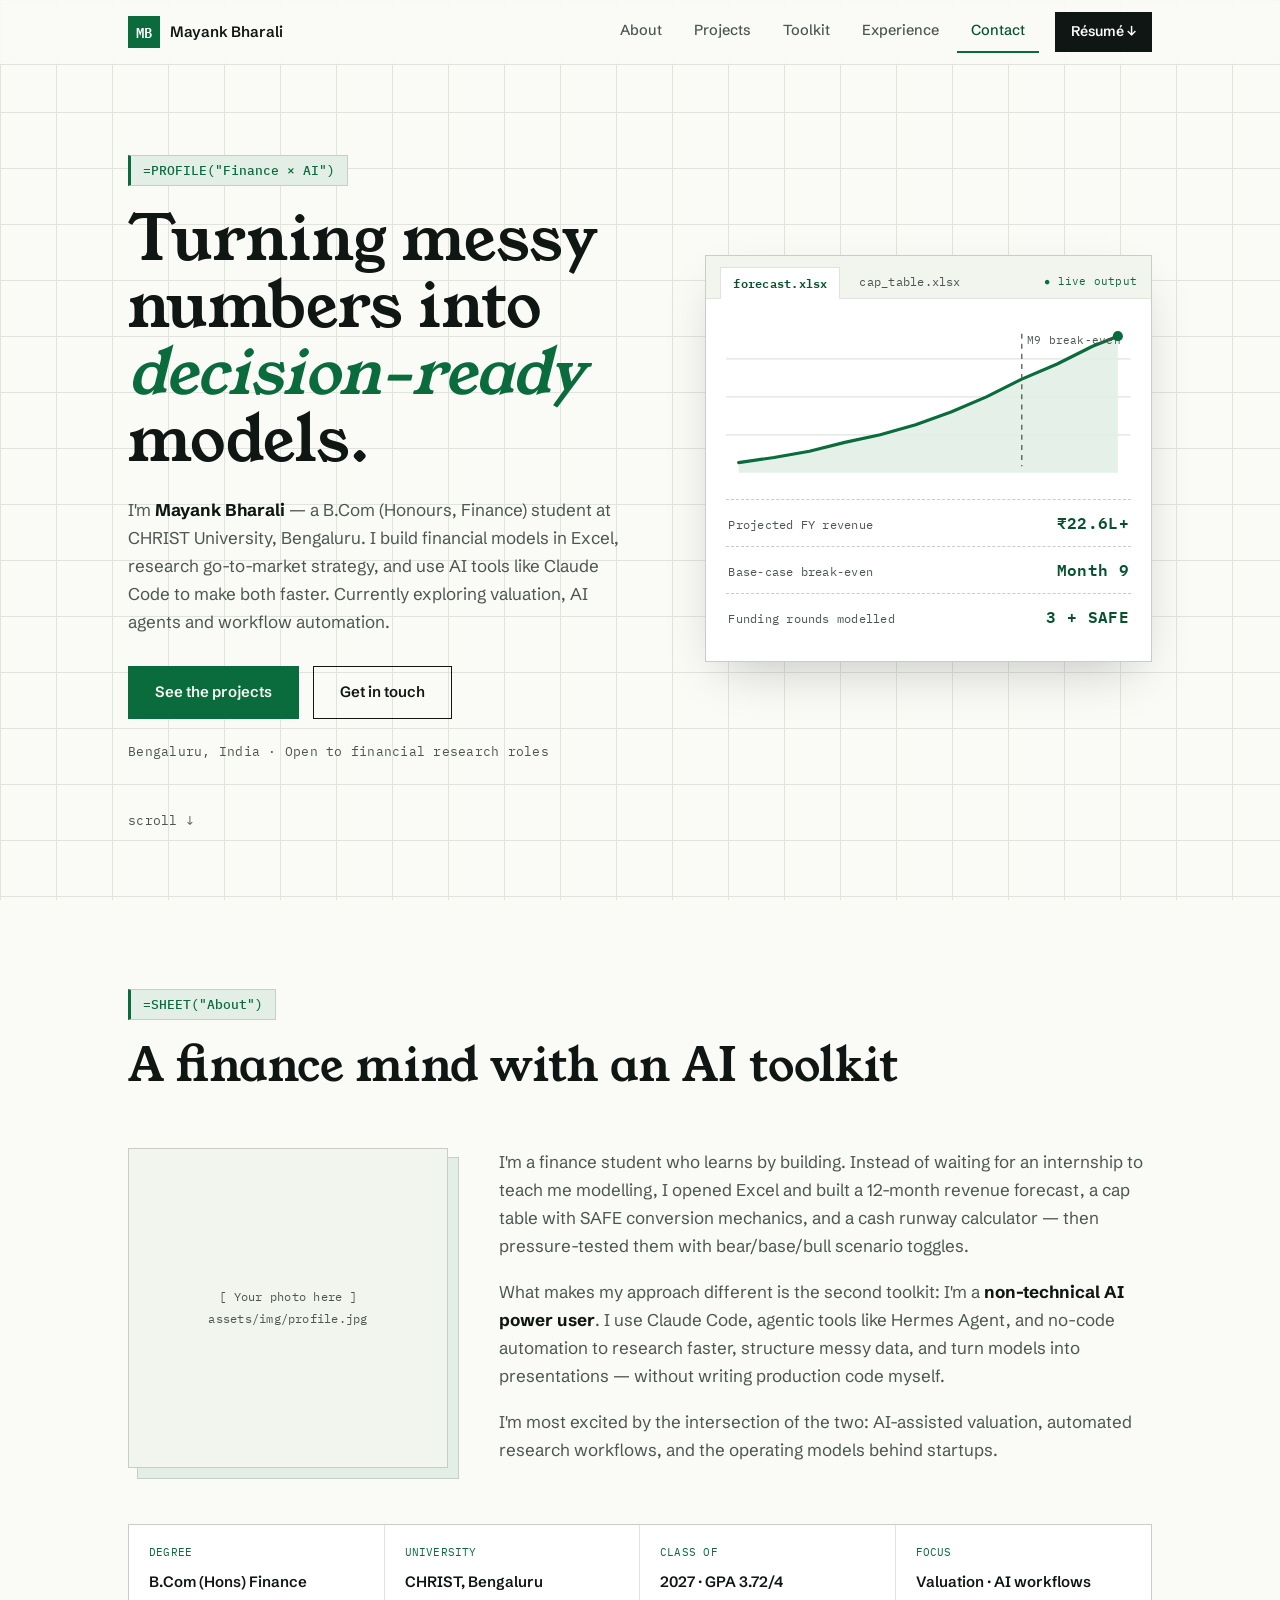
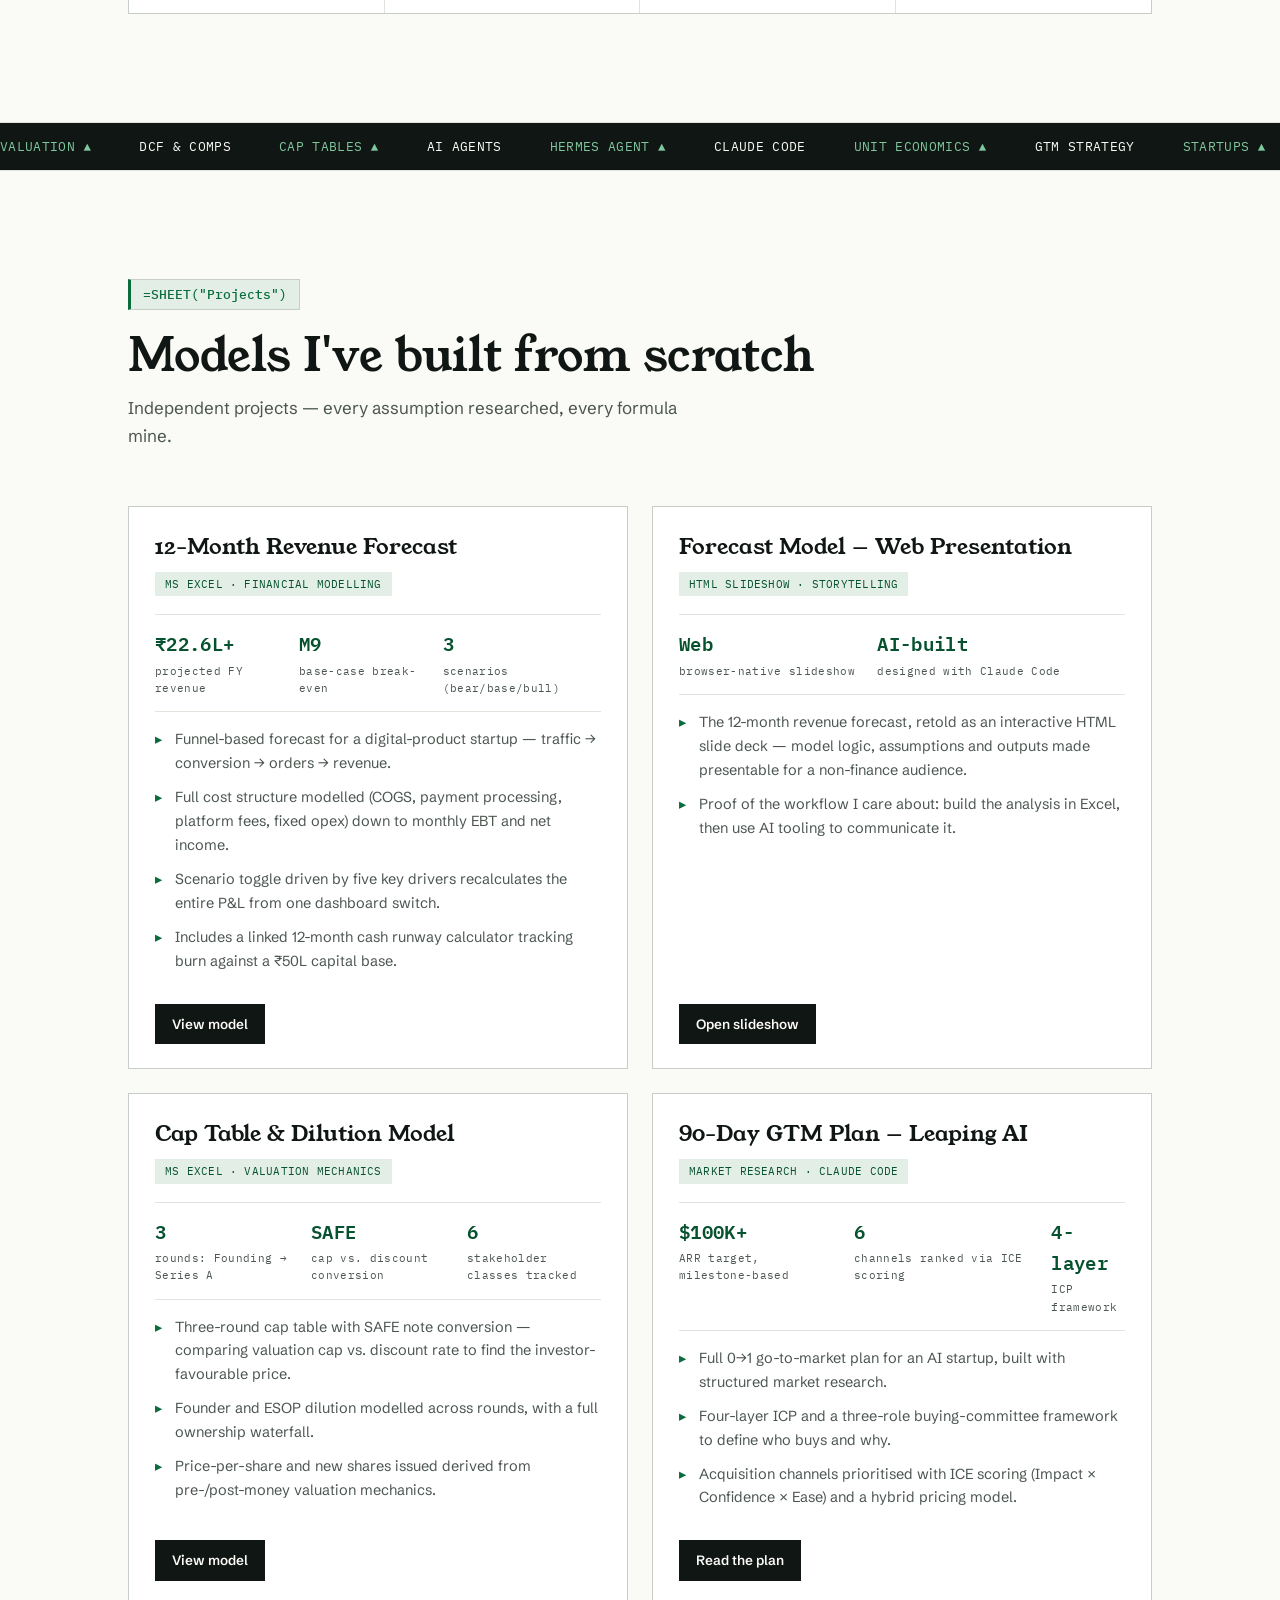
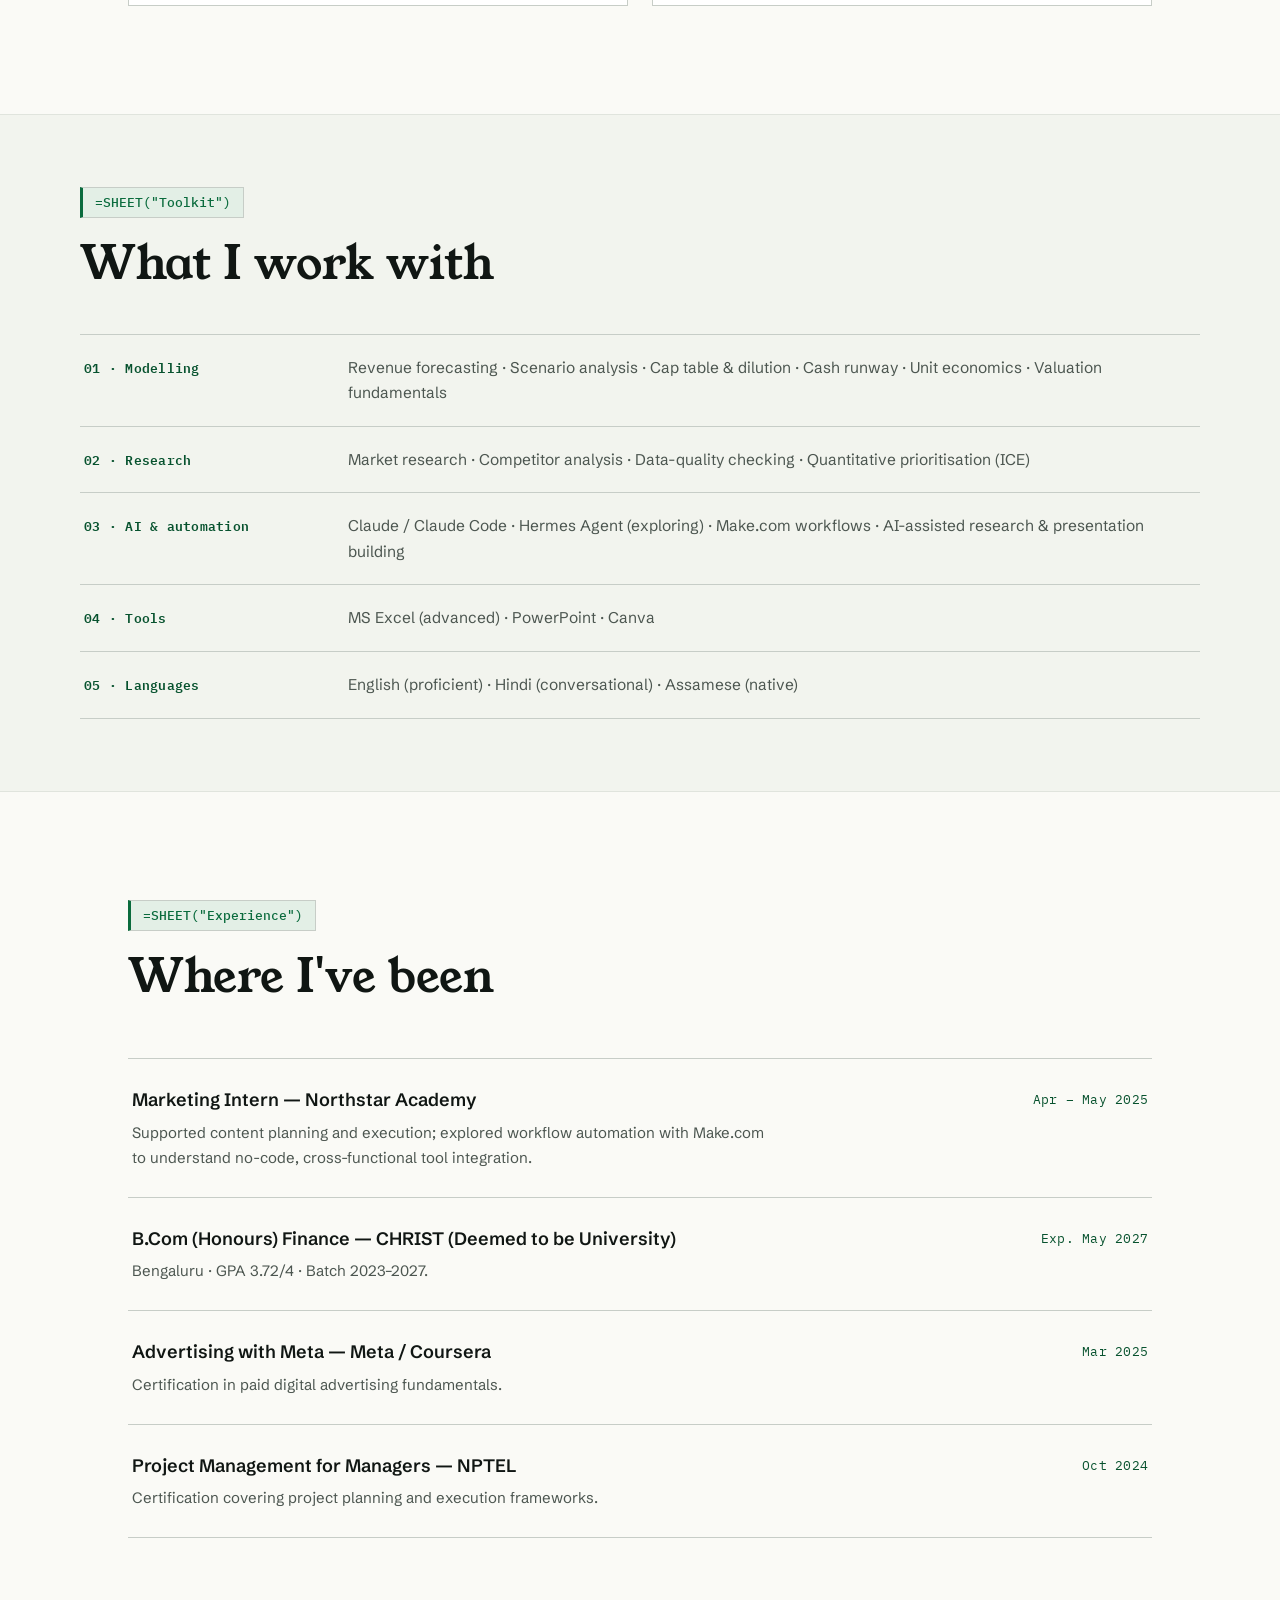
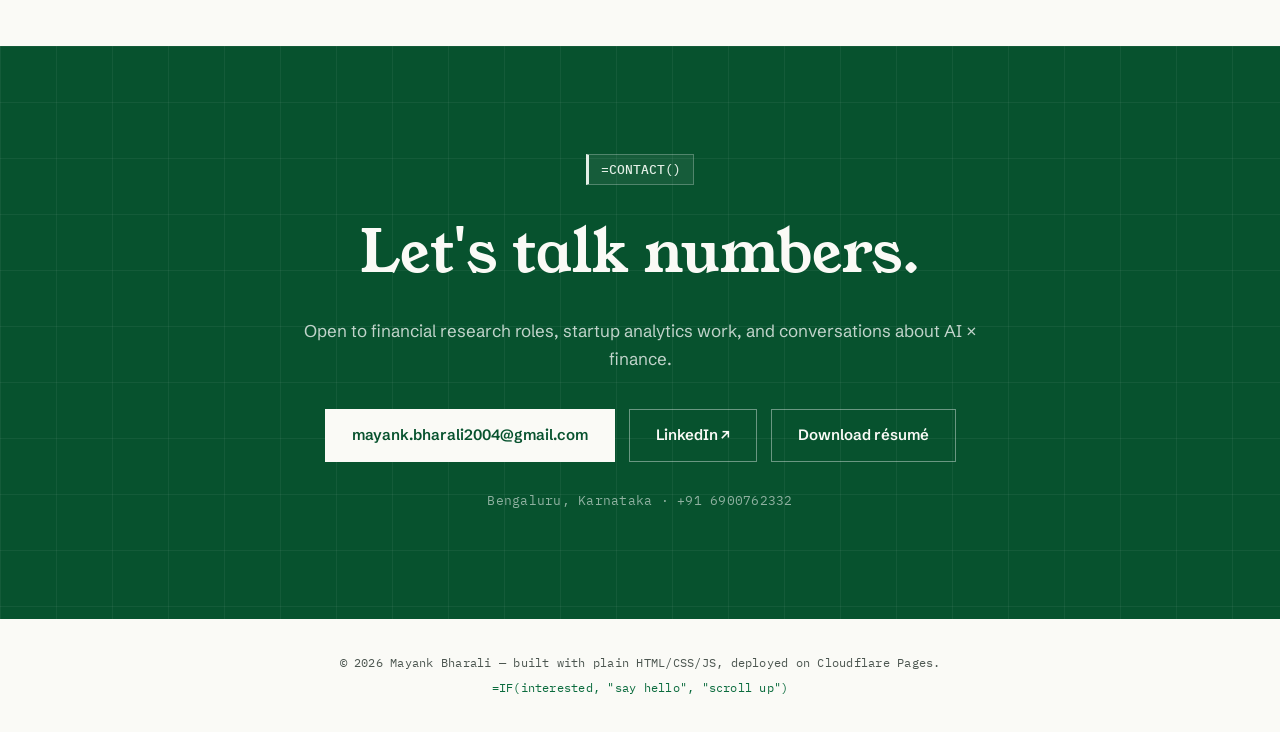
==== commit 10422755: "Reorder project cards Revenue forecast, web presentation, cap table, GTM plan.  Co-Authored-By: Clau" ====
--- a/index.html
+++ b/index.html
@@ -310,7 +310,28 @@
           </div>
         </article>
 
-        <!-- ── PROJECT 2: Cap table ─────────────────────────────── -->
+        <!-- ── PROJECT 2: HTML slideshow ───────────────────────── -->
+        <article class="card reveal">
+          <div class="card__top">
+            <h3 class="card__title">Forecast Model — Web Presentation</h3>
+            <span class="tag mono">HTML slideshow · Storytelling</span>
+          </div>
+          <div class="card__metrics mono">
+            <div><b>Web</b><span>browser-native slideshow</span></div>
+            <div><b>AI-built</b><span>designed with Claude Code</span></div>
+          </div>
+          <ul class="card__body">
+            <li>The 12-month revenue forecast, retold as an interactive HTML slide deck — model logic, assumptions and outputs made presentable for a non-finance audience.</li>
+            <li>Proof of the workflow I care about: build the analysis in Excel, then use AI tooling to communicate it.</li>
+          </ul>
+          <div class="card__links">
+            <!-- Opens the standalone HTML deck in revenue-forecast-deck/
+                 (a self-contained mini site — its own index.html/css/js). -->
+            <a href="revenue-forecast-deck/index.html" class="btn btn--small" target="_blank" rel="noopener">Open slideshow</a>
+          </div>
+        </article>
+
+        <!-- ── PROJECT 3: Cap table ─────────────────────────────── -->
         <article class="card reveal">
           <div class="card__top">
             <h3 class="card__title">Cap Table &amp; Dilution Model</h3>
@@ -332,7 +353,7 @@
           </div>
         </article>
 
-        <!-- ── PROJECT 3: GTM plan ──────────────────────────────── -->
+        <!-- ── PROJECT 4: GTM plan ──────────────────────────────── -->
         <article class="card reveal">
           <div class="card__top">
             <h3 class="card__title">90-Day GTM Plan — Leaping AI</h3>
@@ -351,27 +372,6 @@
           <div class="card__links">
             <!-- Downloads the real PowerPoint deck from data/projects/ -->
             <a href="data/projects/Leaping%20AI%2090%20Day%20GTM%20plan.pptx" class="btn btn--small" download>Read the plan</a>
-          </div>
-        </article>
-
-        <!-- ── PROJECT 4: HTML slideshow ───────────────────────── -->
-        <article class="card reveal">
-          <div class="card__top">
-            <h3 class="card__title">Forecast Model — Web Presentation</h3>
-            <span class="tag mono">HTML slideshow · Storytelling</span>
-          </div>
-          <div class="card__metrics mono">
-            <div><b>Web</b><span>browser-native slideshow</span></div>
-            <div><b>AI-built</b><span>designed with Claude Code</span></div>
-          </div>
-          <ul class="card__body">
-            <li>The 12-month revenue forecast, retold as an interactive HTML slide deck — model logic, assumptions and outputs made presentable for a non-finance audience.</li>
-            <li>Proof of the workflow I care about: build the analysis in Excel, then use AI tooling to communicate it.</li>
-          </ul>
-          <div class="card__links">
-            <!-- Opens the standalone HTML deck in revenue-forecast-deck/
-                 (a self-contained mini site — its own index.html/css/js). -->
-            <a href="revenue-forecast-deck/index.html" class="btn btn--small" target="_blank" rel="noopener">Open slideshow</a>
           </div>
         </article>
 
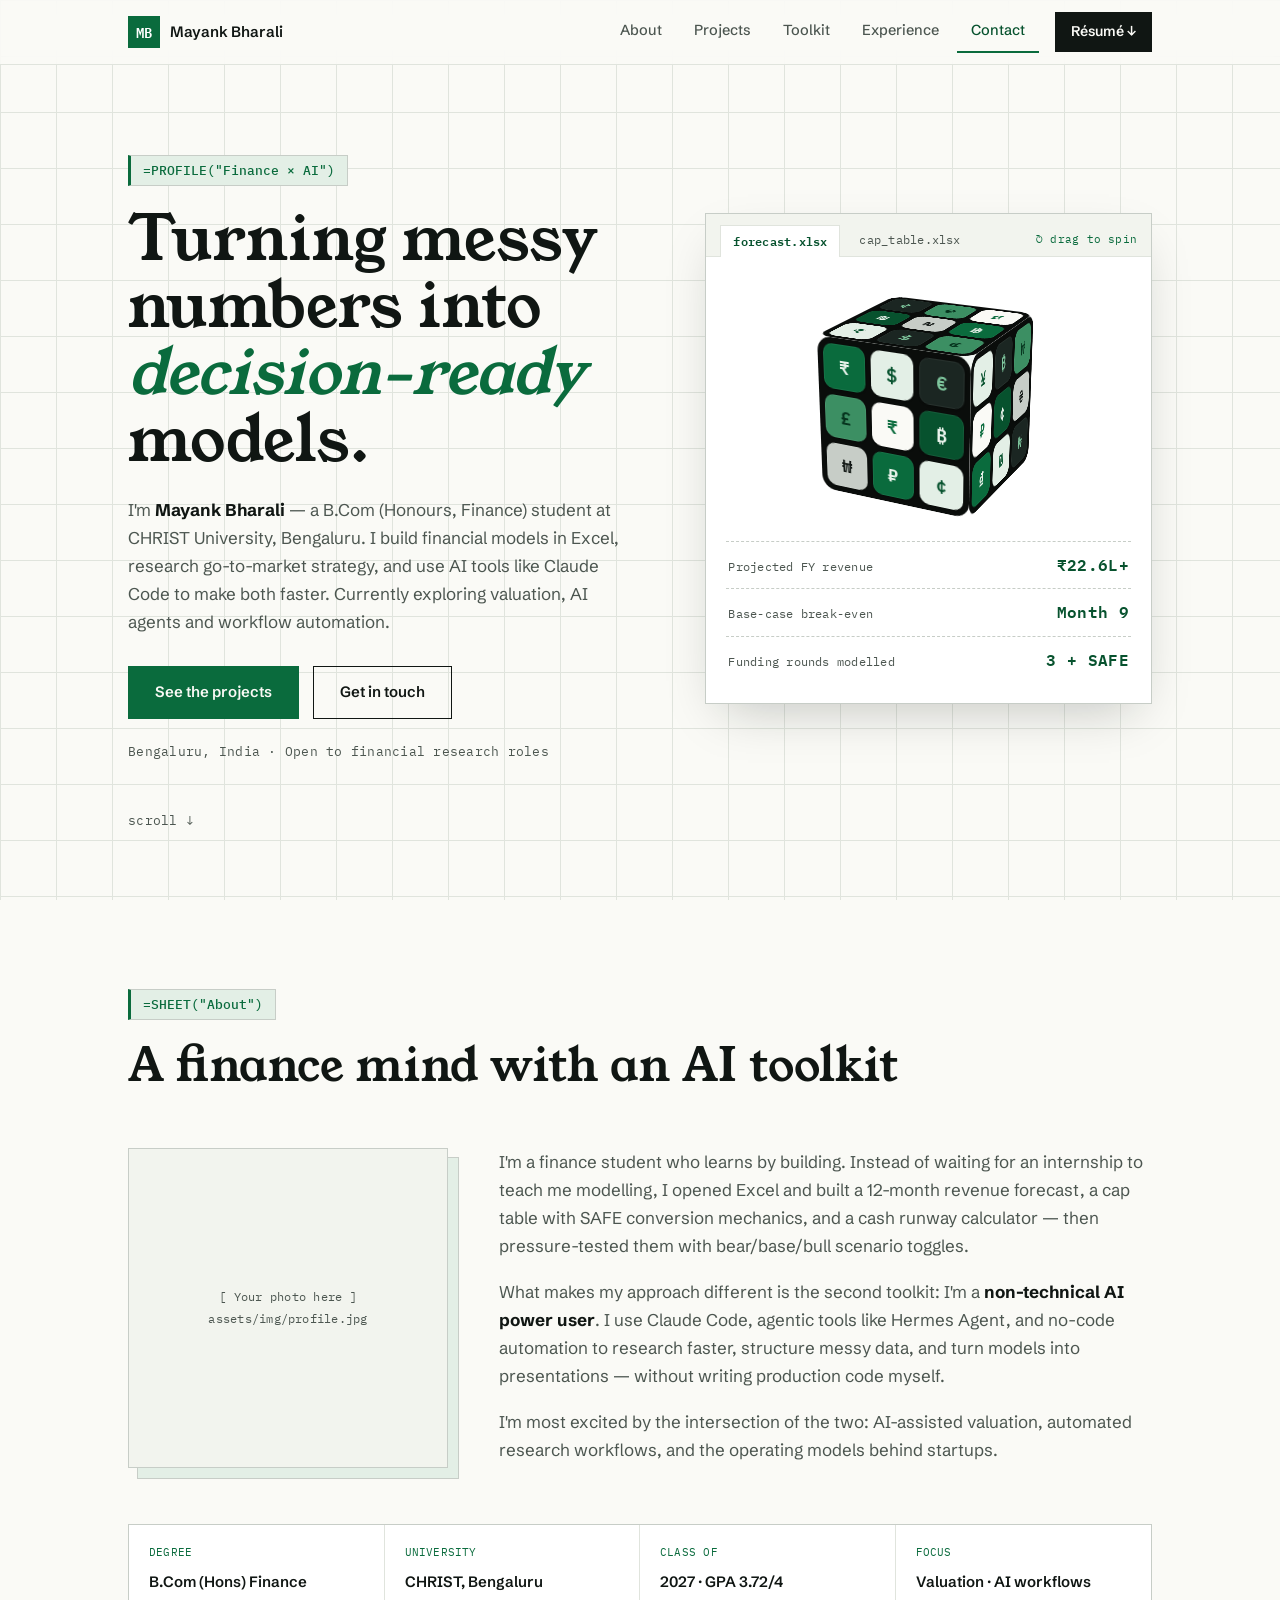
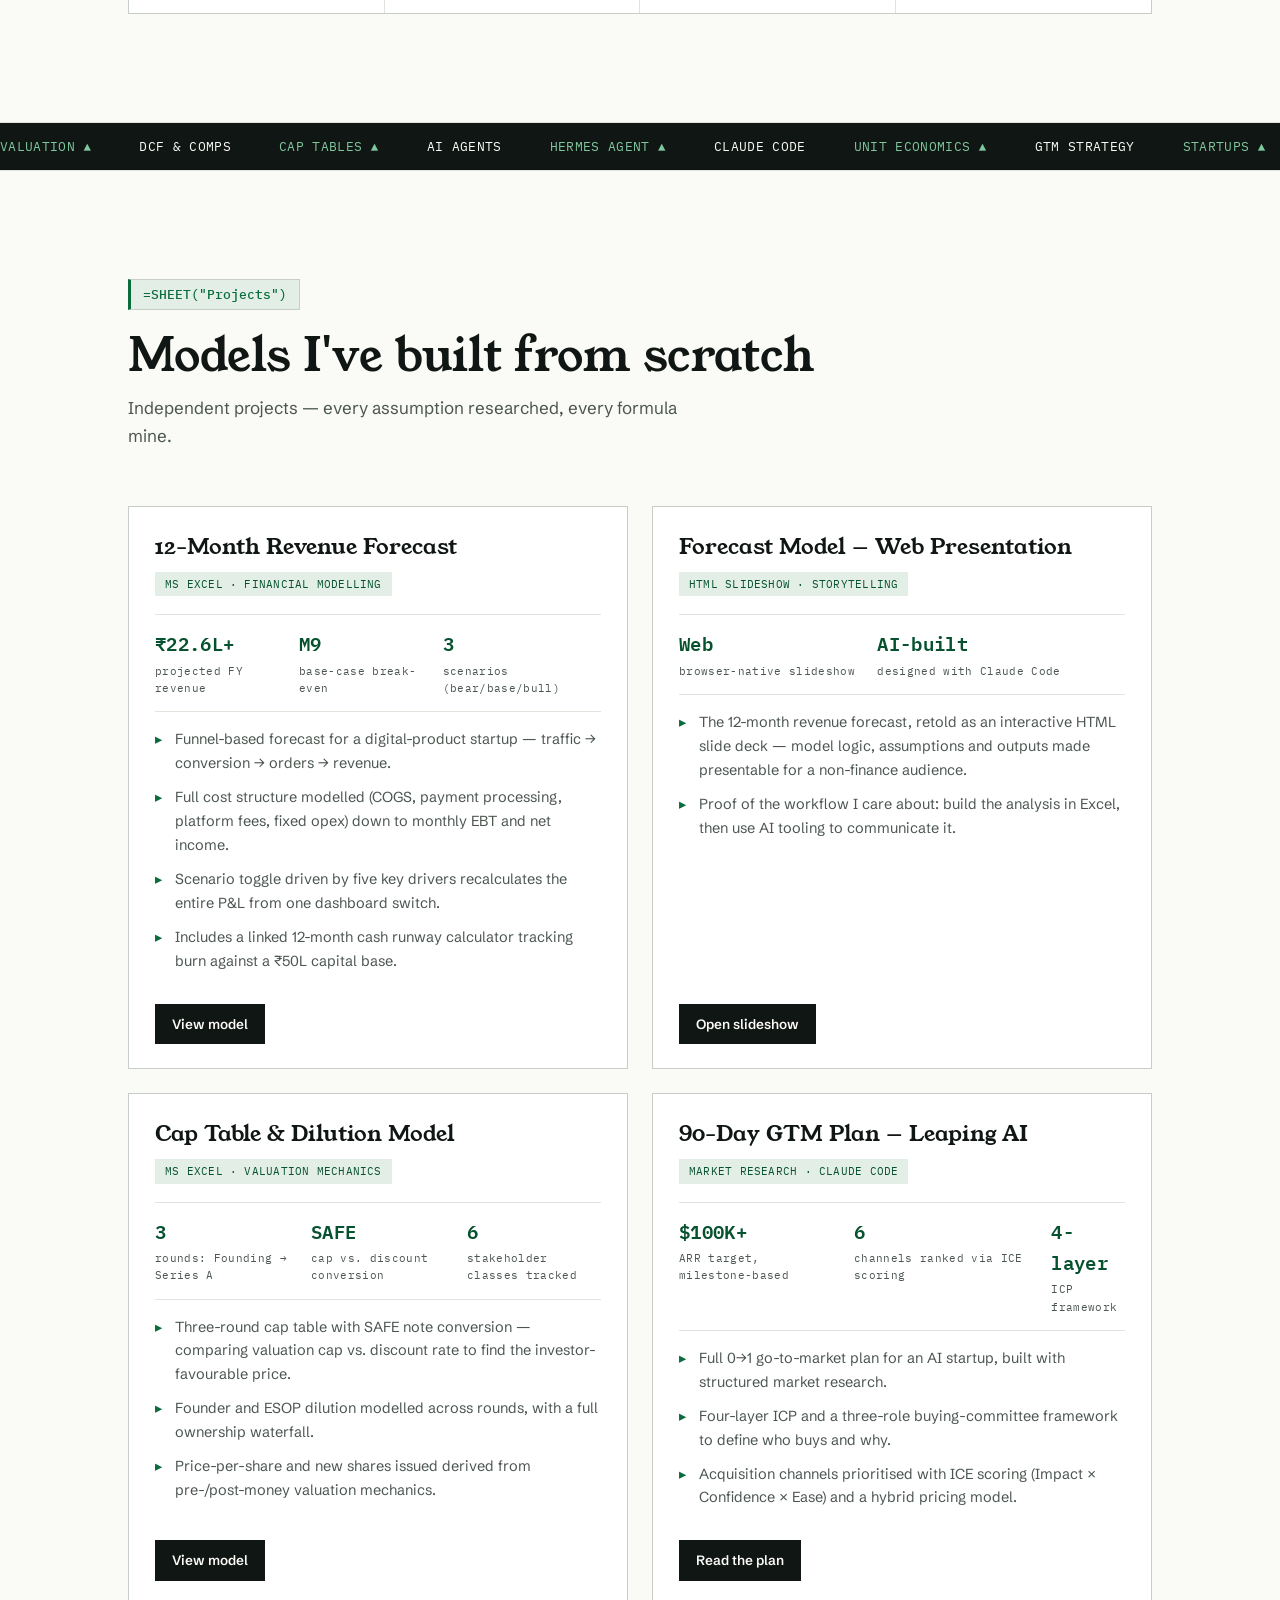
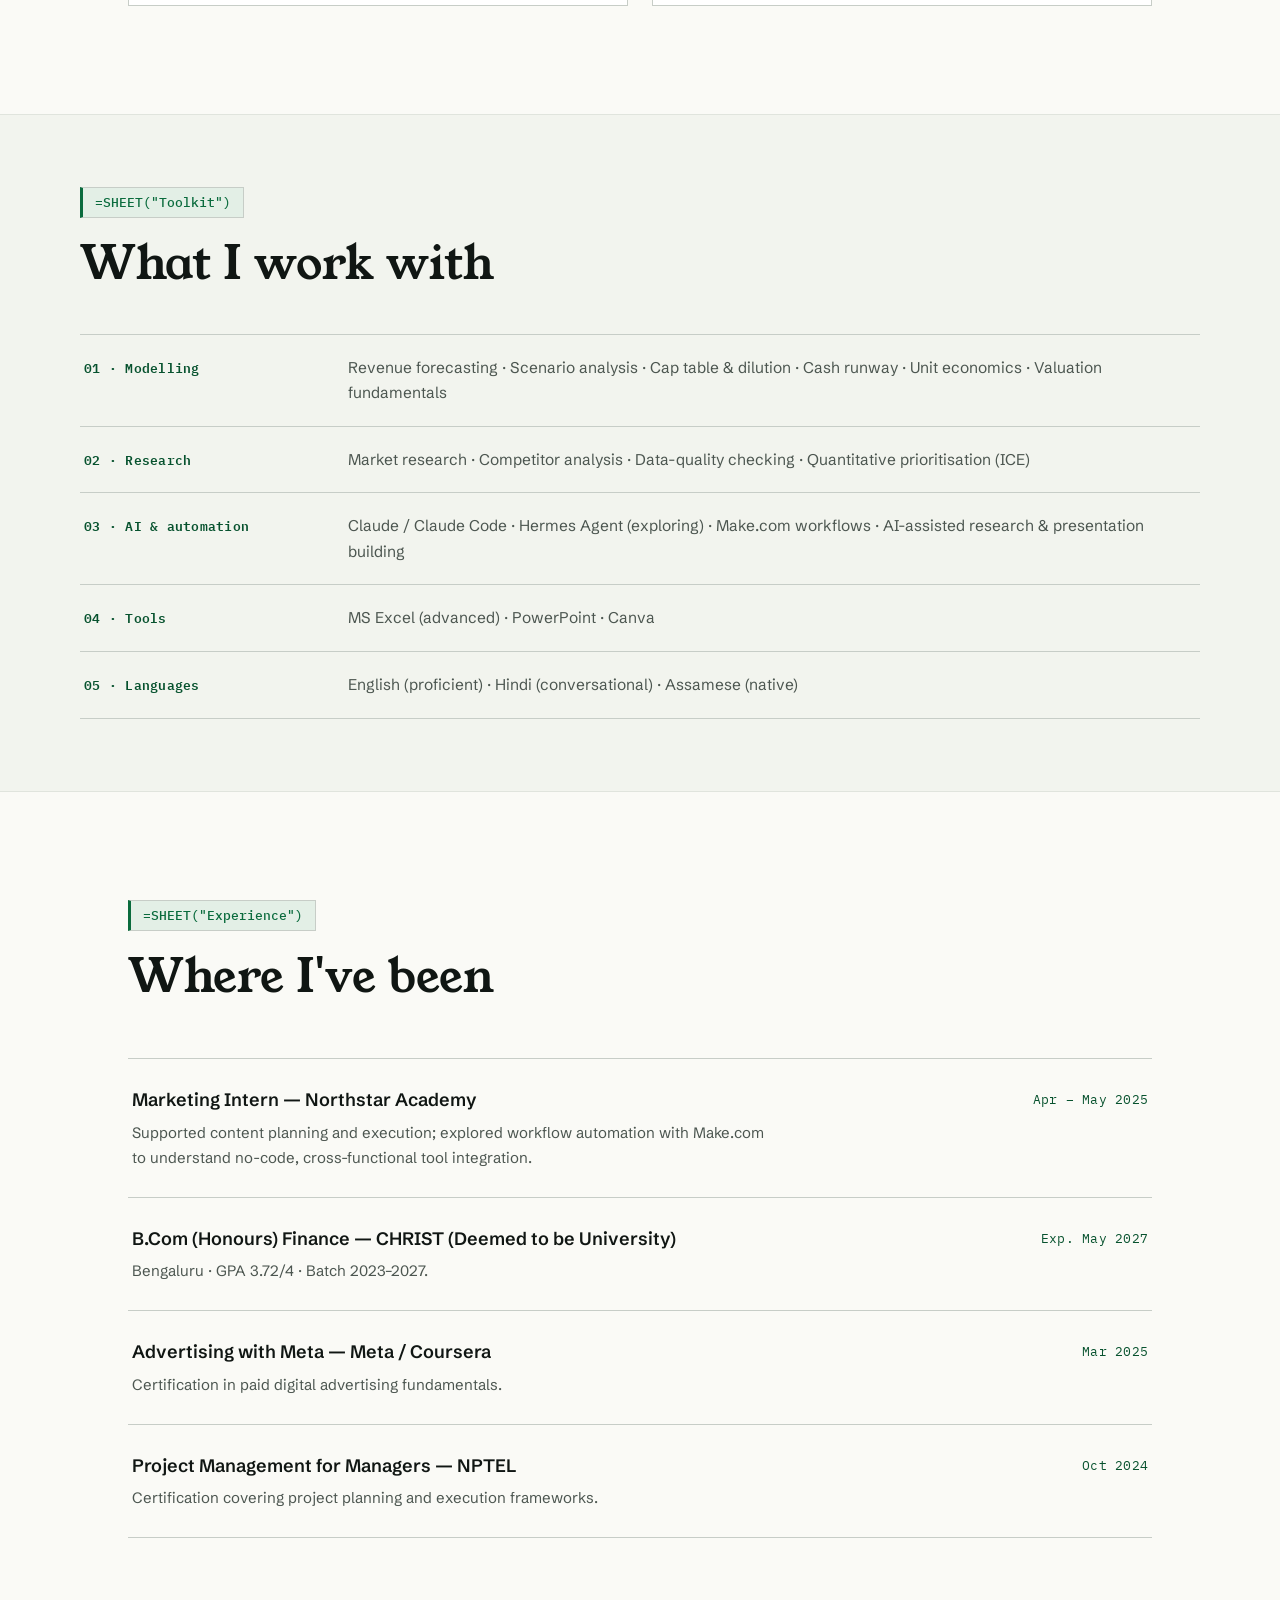
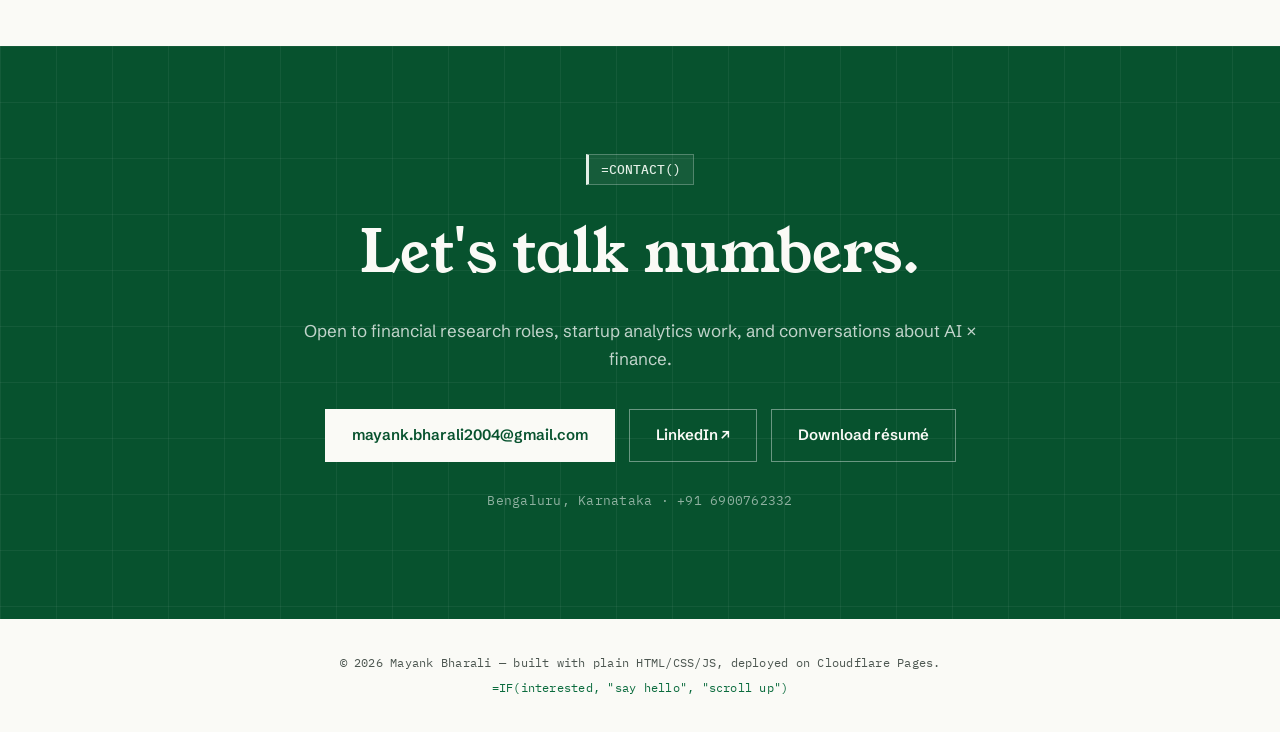
==== commit 98234e03: "Replace hero sparkline with interactive 3D currency Rubik's cube The hero panel's chart is now a CSS" ====
--- a/index.html
+++ b/index.html
@@ -81,10 +81,10 @@
   <!-- ==========================================================
        HERO
        Left: eyebrow + headline + subline + CTAs.
-       Right: the "live model" panel — an SVG sparkline that draws
-       itself on page load, plus three metrics that count up.
-       The numbers come from the real revenue-forecast project.
-       All animation logic is in js/main.js (search "HERO").
+       Right: the "live model" panel — a draggable 3D Rubik's cube of
+       currency symbols, plus three metrics that count up. The numbers
+       come from the real revenue-forecast project.
+       All animation logic is in js/main.js (search "RUBIK" / "HERO").
        ========================================================== -->
   <header class="hero" id="top">
     <div class="hero__inner">
@@ -120,30 +120,19 @@
         <div class="panel__bar">
           <span class="panel__tab panel__tab--active mono">forecast.xlsx</span>
           <span class="panel__tab mono">cap_table.xlsx</span>
-          <span class="panel__status mono">● live output</span>
+          <span class="panel__status mono">↻ drag to spin</span>
         </div>
 
         <div class="panel__body">
-          <!-- Sparkline: 12 monthly revenue points. The path "draws"
-               itself using stroke-dashoffset (see js/main.js).
-               The dashed vertical line marks Month 9 = break-even. -->
-          <svg class="panel__chart" viewBox="0 0 320 120" role="img" aria-label="Revenue ramp over 12 months, break-even at month 9">
-            <!-- light grid, like cell borders -->
-            <g class="chart__grid">
-              <line x1="0" y1="30" x2="320" y2="30"/>
-              <line x1="0" y1="60" x2="320" y2="60"/>
-              <line x1="0" y1="90" x2="320" y2="90"/>
-            </g>
-            <!-- soft area fill under the curve -->
-            <path class="chart__area" d="M10,112 L38,108 L66,103 L94,96 L122,90 L150,82 L178,72 L206,60 L234,46 L262,34 L290,20 L310,12 L310,120 L10,120 Z"/>
-            <!-- the revenue line itself (animated) -->
-            <path class="chart__line" id="chartLine" d="M10,112 L38,108 L66,103 L94,96 L122,90 L150,82 L178,72 L206,60 L234,46 L262,34 L290,20 L310,12"/>
-            <!-- break-even marker at month 9 -->
-            <line class="chart__marker" x1="234" y1="10" x2="234" y2="115"/>
-            <text class="chart__marker-label mono" x="238" y="18">M9 break-even</text>
-            <!-- end-point dot -->
-            <circle class="chart__dot" cx="310" cy="12" r="4"/>
-          </svg>
+          <!-- Rubik's cube: the hero's signature element. It's a CSS 3D
+               cube (6 faces × 9 tiles, every tile a world-currency
+               symbol on an on-theme tile colour) that the visitor can
+               spin by dragging — it rotates in place, never leaving its
+               spot. The whole cube (tiles, colours, drag + idle spin) is
+               built in js/main.js (search "RUBIK"). This empty stage is
+               just the mount point + a no-JS-safe container. -->
+          <div class="rubik-stage" id="rubikStage" role="img"
+               aria-label="Interactive 3D cube of world-currency symbols — drag, or use arrow keys, to spin it"></div>
 
           <!-- Metric rows. data-count / data-decimals / data-prefix /
                data-suffix drive the count-up animation in main.js. -->
--- a/css/style.css
+++ b/css/style.css
@@ -363,37 +363,114 @@
 }
 @keyframes blink { 0%, 100% { opacity: 1; } 50% { opacity: 0.35; } }
 
-.panel__body { padding: 22px 20px 20px; }
-
-/* Chart styles. The line "draws" itself: JS measures the path
-   length, sets stroke-dasharray = length, then animates
-   stroke-dashoffset from length → 0. */
-.panel__chart { width: 100%; height: auto; margin-bottom: 18px; }
-.chart__grid line { stroke: var(--hairline); stroke-width: 1; }
-.chart__area { fill: var(--green-tint); opacity: 0; transition: opacity 1s ease 1.2s; }
-.chart__line {
-  fill: none;
-  stroke: var(--green);
-  stroke-width: 2.5;
-  stroke-linecap: round;
-  stroke-linejoin: round;
-}
-.chart__marker {
-  stroke: var(--ink-soft);
-  stroke-width: 1;
-  stroke-dasharray: 4 4;
-  opacity: 0;
-  transition: opacity 0.6s ease 1.6s;
-}
-.chart__marker-label { font-size: 9px; fill: var(--ink-soft); opacity: 0; transition: opacity 0.6s ease 1.8s; }
-.chart__dot { fill: var(--green); opacity: 0; transition: opacity 0.4s ease 1.5s; }
-
-/* Once JS adds .chart-done to the panel, fade in area + markers */
-.chart-done .chart__area, .chart-done .chart__marker,
-.chart-done .chart__marker-label, .chart-done .chart__dot { opacity: 1; }
-.chart-done .chart__area { opacity: 0.9; }
-
-/* Metric rows under the chart */
+.panel__body { padding: 18px 20px 20px; }
+
+/* ── Rubik's cube (replaces the old sparkline) ─────────────────
+   A CSS 3D cube built and spun by js/main.js. The stage is the
+   fixed spot it lives in; the cube rotates in place inside it.
+   --cube sets the edge length; --half (its centre offset) is used
+   to push each face out to the surface. */
+.rubik-stage {
+  --cube: 158px;
+  --half: calc(var(--cube) / 2);
+  position: relative;
+  height: clamp(210px, 30vh, 250px);
+  display: flex;
+  align-items: center;
+  justify-content: center;
+  margin-bottom: 16px;
+  perspective: 1050px;             /* depth of the 3D projection      */
+  cursor: grab;
+  touch-action: none;              /* dragging the cube never scrolls */
+  user-select: none;
+  /* Soft on-theme glow behind the cube — echoes the reference photo's
+     coloured backdrop without leaving the palette. */
+  background: radial-gradient(130px 120px at 50% 44%, var(--green-tint), transparent 72%);
+}
+.rubik-stage.is-grabbing { cursor: grabbing; }
+
+/* Wrapper does ONLY the gentle vertical bob, so it never competes
+   with the JS-driven rotation applied to .rubik inside it. */
+.rubik-float { transform-style: preserve-3d; animation: rubikBob 6s ease-in-out infinite; }
+@keyframes rubikBob {
+  0%, 100% { transform: translateY(-7px); }
+  50%      { transform: translateY(7px); }
+}
+
+/* The cube. JS updates --rx / --ry every frame to spin it. */
+.rubik {
+  position: relative;
+  width: var(--cube);
+  height: var(--cube);
+  transform-style: preserve-3d;
+  transform: rotateX(var(--rx, -24deg)) rotateY(var(--ry, -30deg));
+}
+
+/* Each face is a 3×3 grid of tiles on a dark "plastic" body; the
+   gaps let that body show through, like a real cube's frame. */
+.rubik__face {
+  position: absolute;
+  inset: 0;
+  display: grid;
+  grid-template-columns: repeat(3, 1fr);
+  grid-template-rows: repeat(3, 1fr);
+  gap: 6px;
+  padding: 6px;
+  box-sizing: border-box;
+  border-radius: 15px;
+  background: #0A0D0B;             /* cube body (near-black)          */
+  backface-visibility: hidden;     /* faces turned away disappear     */
+}
+/* Push each face out to its side of the cube. */
+.rubik__face--front  { transform: rotateY(0deg)    translateZ(var(--half)); }
+.rubik__face--back   { transform: rotateY(180deg)  translateZ(var(--half)); }
+.rubik__face--right  { transform: rotateY(90deg)   translateZ(var(--half)); }
+.rubik__face--left   { transform: rotateY(-90deg)  translateZ(var(--half)); }
+.rubik__face--top    { transform: rotateX(90deg)   translateZ(var(--half)); }
+.rubik__face--bottom { transform: rotateX(-90deg)  translateZ(var(--half)); }
+
+/* A single sticker: rounded tile + centred currency glyph. */
+.rubik__tile {
+  display: flex;
+  align-items: center;
+  justify-content: center;
+  border-radius: 22%;
+  font-family: var(--font-mono);
+  font-weight: 600;
+  font-size: calc(var(--cube) * 0.12);
+  line-height: 1;
+  box-shadow: inset 0 0 0 1px rgba(255, 255, 255, 0.05),
+              0 1px 2px rgba(0, 0, 0, 0.28);
+}
+/* Tile colour palette — every value is straight from the site tokens
+   in [0], so the cube can only ever look "on brand". */
+.rt-green  { background: var(--green);      color: #EAF3EC; }
+.rt-deep   { background: var(--green-deep); color: #EAF3EC; }
+.rt-mid    { background: #3C8F63;           color: #06341E; }
+.rt-tint   { background: var(--green-tint); color: var(--green-deep); }
+.rt-silver { background: var(--silver);     color: var(--ink); }
+.rt-paper  { background: var(--paper);      color: var(--green); }
+.rt-ink    { background: #1B2622;           color: #7FC79E; }
+
+/* Soft contact shadow on the "ground", pulsing with the bob. */
+.rubik__shadow {
+  position: absolute;
+  left: 50%;
+  bottom: 30px;
+  width: 150px;
+  height: 24px;
+  transform: translateX(-50%);
+  background: radial-gradient(50% 50% at 50% 50%, rgba(7, 82, 46, 0.30), transparent 70%);
+  filter: blur(3px);
+  z-index: 0;
+  animation: rubikShadow 6s ease-in-out infinite;
+}
+@keyframes rubikShadow {
+  0%, 100% { transform: translateX(-50%) scale(0.85); opacity: 0.5; }
+  50%      { transform: translateX(-50%) scale(1.05); opacity: 0.8; }
+}
+
+/* Metric rows under the cube */
 .panel__metrics { display: flex; flex-direction: column; }
 .metric {
   display: flex;
@@ -639,6 +716,7 @@
 @media (max-width: 900px) {
   .hero__inner { grid-template-columns: 1fr; }
   .hero__panel { max-width: 480px; }
+  .rubik-stage { --cube: 138px; }   /* smaller cube on narrow screens */
   .cards { grid-template-columns: 1fr; }
   .about__grid { grid-template-columns: 1fr; }
   .about__photo { max-width: 300px; }
@@ -678,15 +756,16 @@
 
 /* [12] ─── REDUCED MOTION ───────────────────────────────────────── */
 /* Users with "reduce motion" enabled get a still page: no hero
-   choreography, no ticker scroll, reveals appear instantly.
-   (js/main.js also checks this and skips counters/chart drawing.) */
+   choreography, no ticker scroll, reveals appear instantly. The cube
+   stops auto-spinning and bobbing (it can still be dragged on demand).
+   (js/main.js also checks this and skips counters + idle cube spin.) */
 @media (prefers-reduced-motion: reduce) {
   html { scroll-behavior: auto; }
   .hero__eyebrow, .hero__title, .hero__sub, .hero__actions,
   .hero__meta, .hero__panel { animation: none; }
   .ticker__track { animation: none; }
   .reveal { opacity: 1; transform: none; transition: none; }
-  .chart__area, .chart__marker, .chart__marker-label, .chart__dot { opacity: 1; transition: none; }
+  .rubik-float, .rubik__shadow { animation: none; }
   .panel__status { animation: none; }
   .btn, .card { transition: none; }
 }
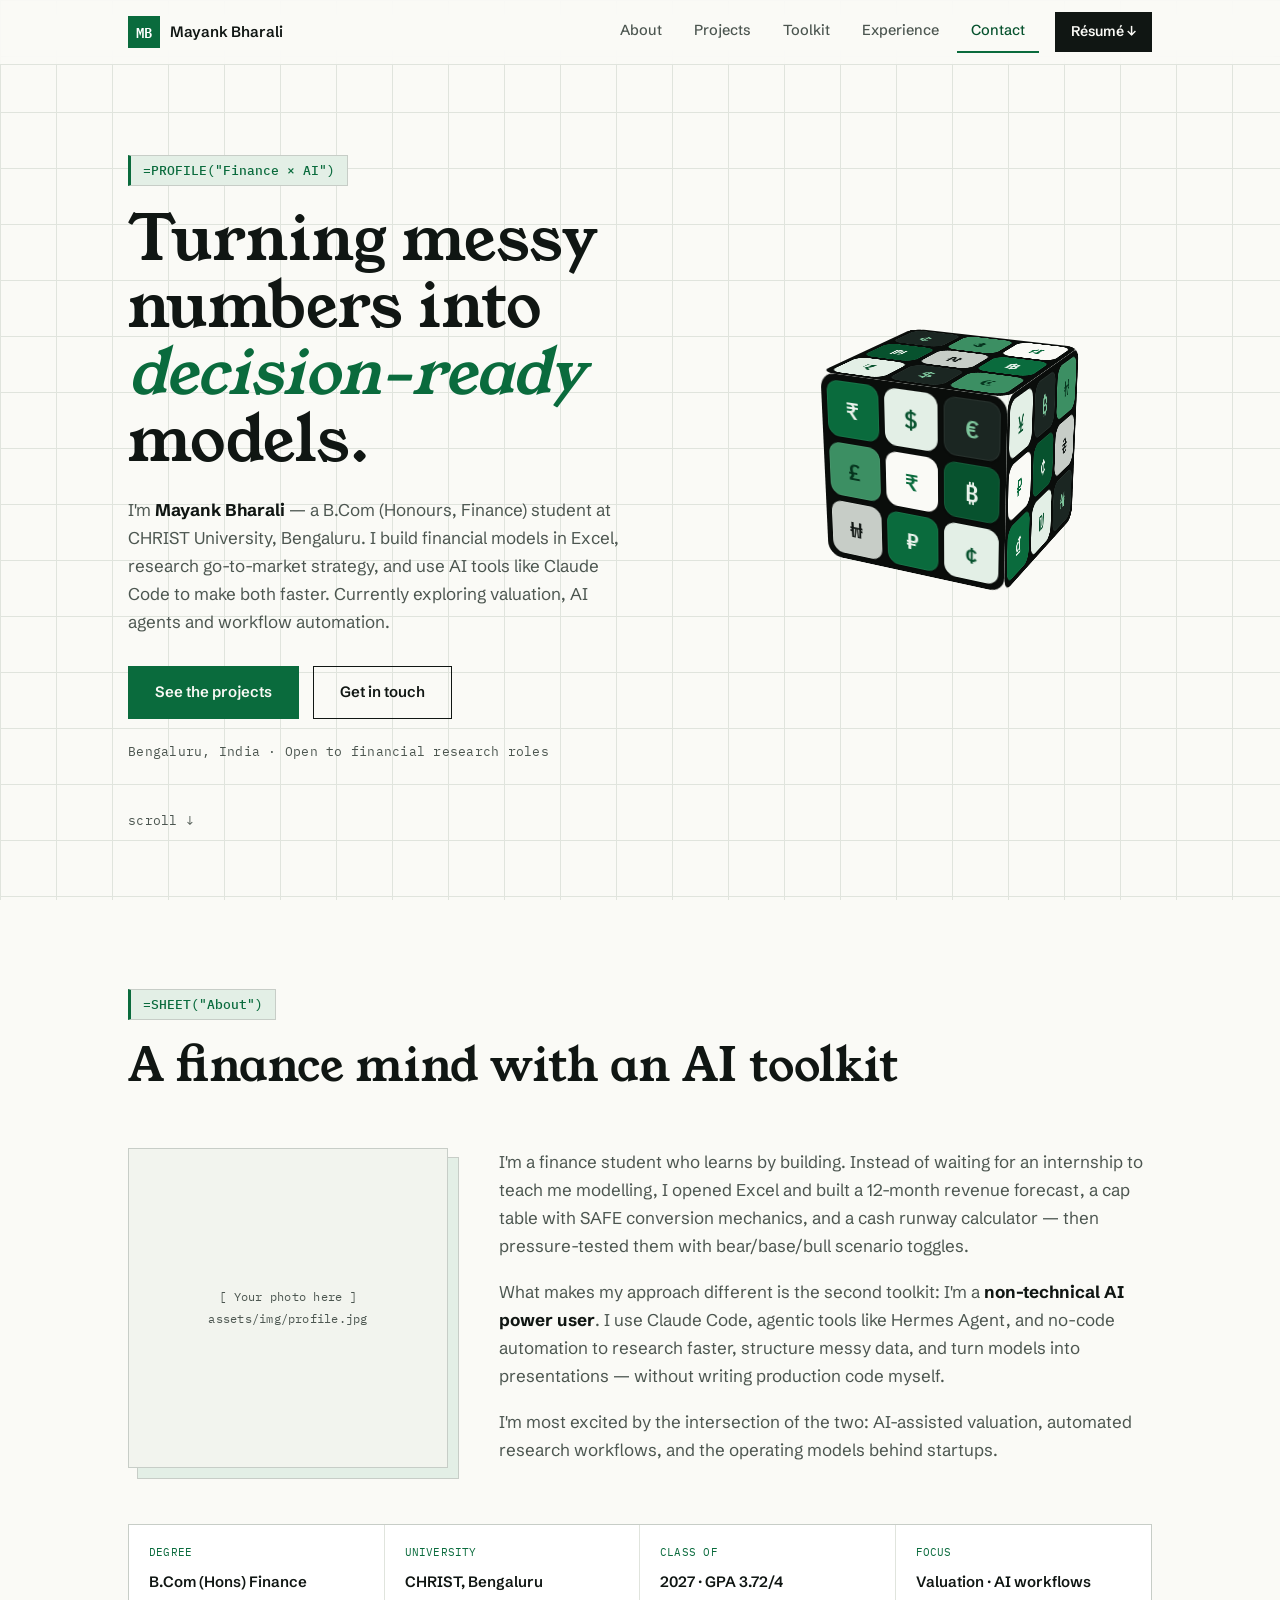
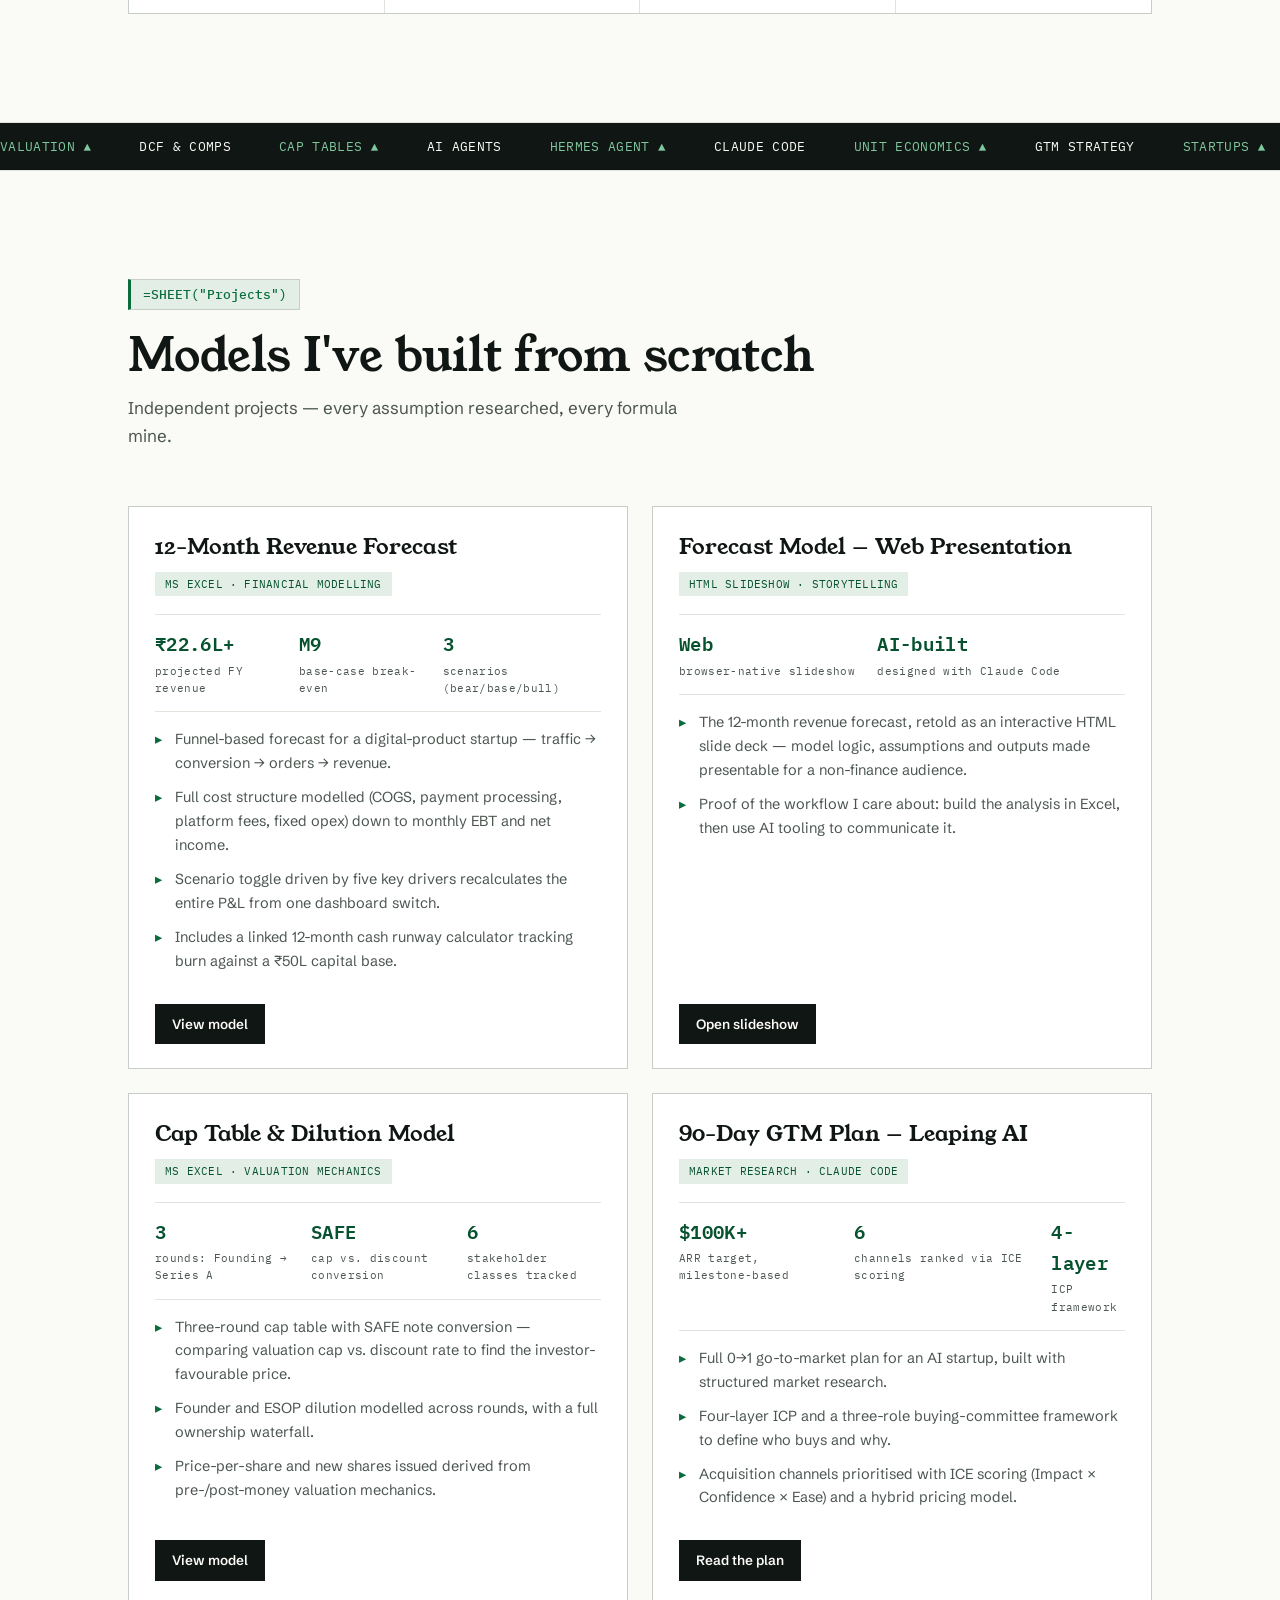
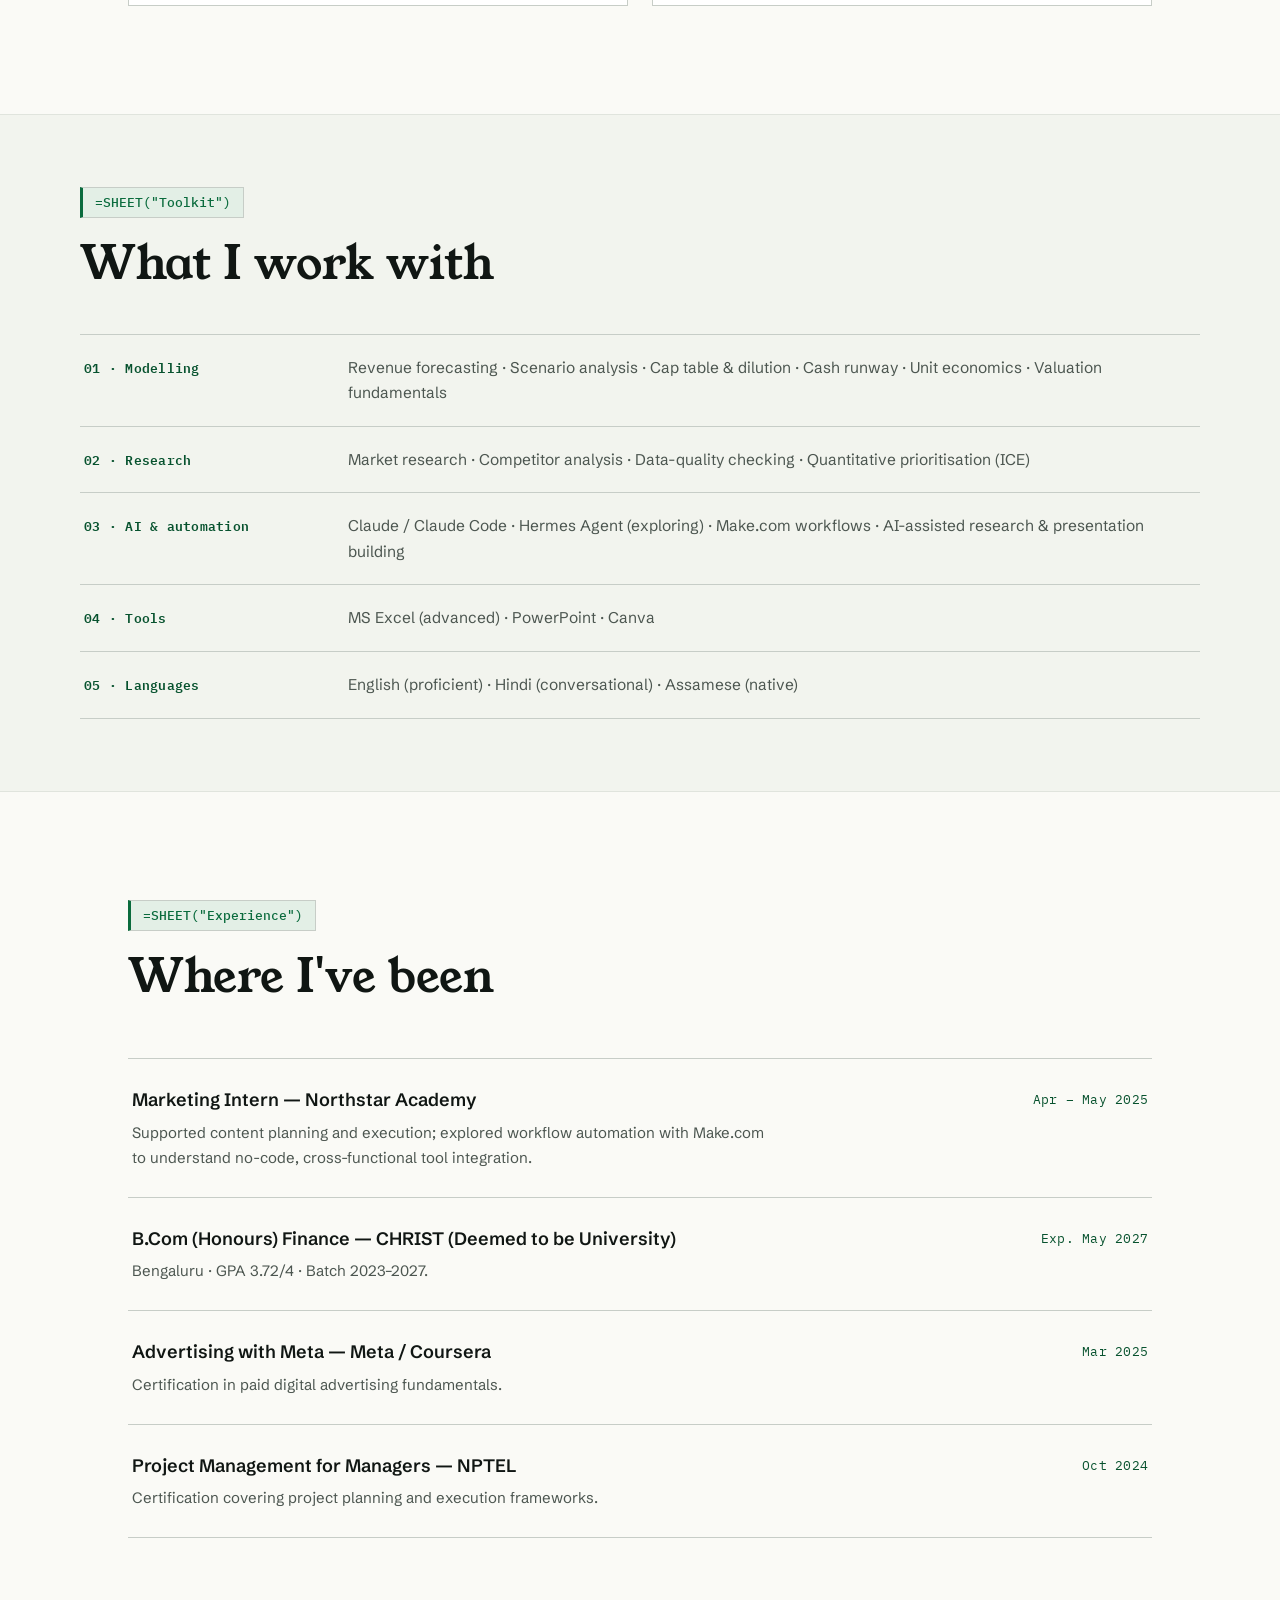
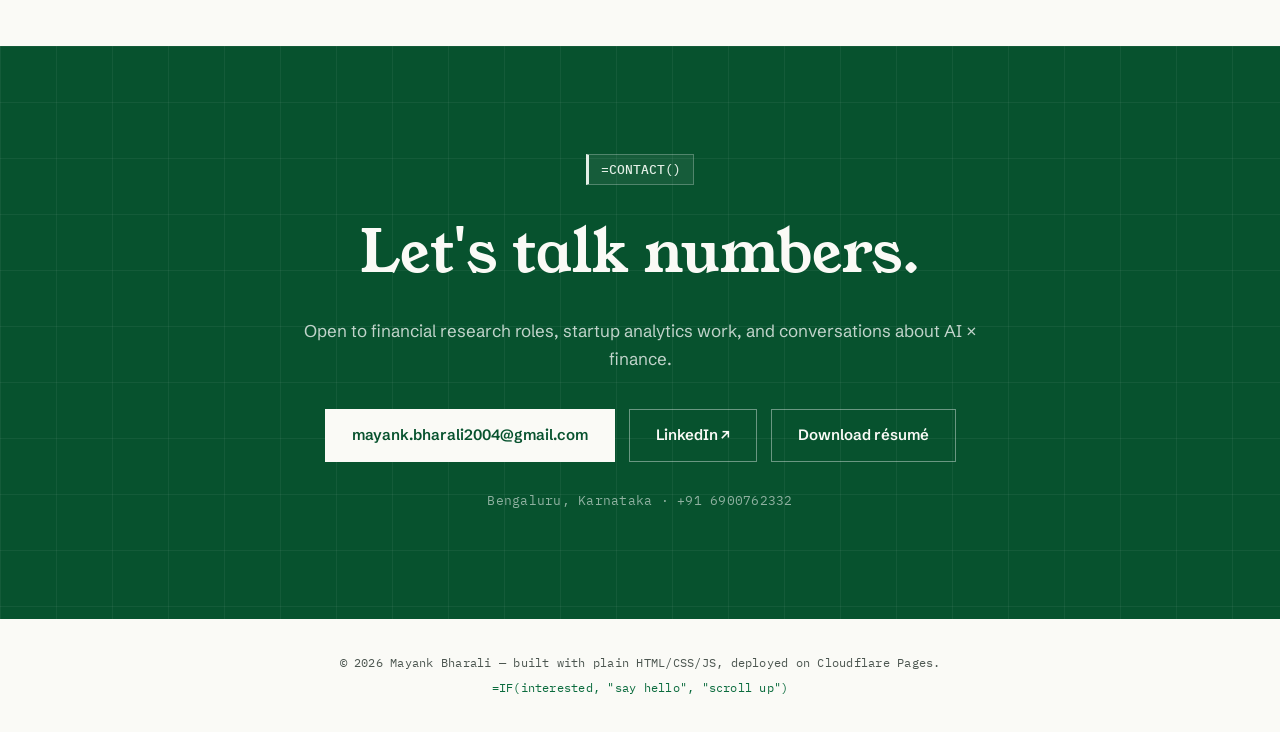
==== commit bc91e2d1: "Simplify hero to just the cube, resize and realign it Removed the card/tabs/metrics around the hero " ====
--- a/index.html
+++ b/index.html
@@ -7,7 +7,7 @@
        HOW THIS FILE IS ORGANISED (top to bottom):
          1. <head>   : metadata, fonts, stylesheet link
          2. <nav>    : sticky top navigation (sheet-tab style)
-         3. <header> : hero — headline + animated "live model" panel
+         3. <header> : hero — headline + draggable 3D currency cube
          4. <main>   : sections in order:
               #about      — bio, photo placeholder, quick facts
               (ticker)    — scrolling marquee of current interests
@@ -22,7 +22,7 @@
        Because the portfolio is built on Excel models, the site
        borrows spreadsheet vernacular — section labels look like
        formulas, project cards behave like selected cells, and the
-       hero shows a live model output. Search for the word
+       hero features a spinnable currency cube. Search for the word
        "PLACEHOLDER" in this file to find everything you still
        need to fill in (links, photo, etc.).
        ============================================================ -->
@@ -81,10 +81,9 @@
   <!-- ==========================================================
        HERO
        Left: eyebrow + headline + subline + CTAs.
-       Right: the "live model" panel — a draggable 3D Rubik's cube of
-       currency symbols, plus three metrics that count up. The numbers
-       come from the real revenue-forecast project.
-       All animation logic is in js/main.js (search "RUBIK" / "HERO").
+       Right: a draggable 3D Rubik's cube of currency symbols, floating
+       directly on the page background (no card around it).
+       All animation logic is in js/main.js (search "RUBIK").
        ========================================================== -->
   <header class="hero" id="top">
     <div class="hero__inner">
@@ -114,43 +113,16 @@
         <p class="hero__meta mono">Bengaluru, India · Open to financial research roles</p>
       </div>
 
-      <!-- The live model panel (signature element) -->
-      <div class="hero__panel" aria-label="Highlights from the 12-month revenue forecast model">
-        <!-- Fake window/sheet-tab header -->
-        <div class="panel__bar">
-          <span class="panel__tab panel__tab--active mono">forecast.xlsx</span>
-          <span class="panel__tab mono">cap_table.xlsx</span>
-          <span class="panel__status mono">↻ drag to spin</span>
-        </div>
-
-        <div class="panel__body">
-          <!-- Rubik's cube: the hero's signature element. It's a CSS 3D
-               cube (6 faces × 9 tiles, every tile a world-currency
-               symbol on an on-theme tile colour) that the visitor can
-               spin by dragging — it rotates in place, never leaving its
-               spot. The whole cube (tiles, colours, drag + idle spin) is
-               built in js/main.js (search "RUBIK"). This empty stage is
-               just the mount point + a no-JS-safe container. -->
-          <div class="rubik-stage" id="rubikStage" role="img"
-               aria-label="Interactive 3D cube of world-currency symbols — drag, or use arrow keys, to spin it"></div>
-
-          <!-- Metric rows. data-count / data-decimals / data-prefix /
-               data-suffix drive the count-up animation in main.js. -->
-          <dl class="panel__metrics">
-            <div class="metric">
-              <dt class="metric__label mono">Projected FY revenue</dt>
-              <dd class="metric__value mono" data-count="22.6" data-decimals="1" data-prefix="₹" data-suffix="L+">₹0.0L+</dd>
-            </div>
-            <div class="metric">
-              <dt class="metric__label mono">Base-case break-even</dt>
-              <dd class="metric__value mono" data-count="9" data-prefix="Month ">Month 0</dd>
-            </div>
-            <div class="metric">
-              <dt class="metric__label mono">Funding rounds modelled</dt>
-              <dd class="metric__value mono" data-count="3" data-suffix=" + SAFE">0 + SAFE</dd>
-            </div>
-          </dl>
-        </div>
+      <!-- The live model cube (signature element). Sits directly on the
+           hero's own background — no card/box around it, just the cube.
+           It's a CSS 3D cube (6 faces × 9 tiles, every tile a
+           world-currency symbol on an on-theme tile colour) that the
+           visitor can spin by dragging — it rotates in place, never
+           leaving its spot. Built entirely in js/main.js (search
+           "RUBIK"); this stage is just the mount point. -->
+      <div class="hero__cube">
+        <div class="rubik-stage" id="rubikStage" role="img"
+             aria-label="Interactive 3D cube of world-currency symbols — drag, or use arrow keys, to spin it"></div>
       </div>
 
     </div>
--- a/css/style.css
+++ b/css/style.css
@@ -286,14 +286,14 @@
 /* Load-in choreography: each element fades up with a stagger.
    (Class .loaded is added to <body> by JS once the page is ready;
    without JS everything is simply visible — safe fallback.) */
-.hero__eyebrow, .hero__title, .hero__sub, .hero__actions, .hero__meta, .hero__panel {
+.hero__eyebrow, .hero__title, .hero__sub, .hero__actions, .hero__meta, .hero__cube {
   animation: heroRise 0.9s var(--ease) backwards;
 }
 .hero__title  { animation-delay: 0.08s; }
 .hero__sub    { animation-delay: 0.18s; }
 .hero__actions{ animation-delay: 0.28s; }
 .hero__meta   { animation-delay: 0.36s; }
-.hero__panel  { animation-delay: 0.25s; }
+.hero__cube   { animation-delay: 0.25s; }
 
 @keyframes heroRise {
   from { opacity: 0; transform: translateY(26px); }
@@ -325,56 +325,24 @@
 }
 .hero__scroll:hover { color: var(--green); }
 
-/* ── The live model panel (signature element) ─────────────────── */
-.hero__panel {
-  background: #fff;
-  border: 1px solid var(--silver);
-  box-shadow: 0 20px 50px -18px rgba(16, 22, 19, 0.25);
-}
-
-/* Fake title bar with sheet tabs */
-.panel__bar {
-  display: flex;
-  align-items: center;
-  gap: 6px;
-  padding: 10px 14px 0;
-  border-bottom: 1px solid var(--hairline);
-  background: var(--paper-2);
-}
-.panel__tab {
-  font-size: 11.5px;
-  padding: 6px 12px;
-  color: var(--ink-soft);
-  border: 1px solid transparent;
-  border-bottom: none;
-}
-.panel__tab--active {
-  background: #fff;
-  color: var(--green-deep);
-  font-weight: 600;
-  border-color: var(--hairline);
-  transform: translateY(1px);          /* tucks tab into the border  */
-}
-.panel__status {
-  margin-left: auto;
-  font-size: 10.5px;
-  color: var(--green);
-  animation: blink 2.4s infinite;      /* gentle "live" pulse        */
-}
-@keyframes blink { 0%, 100% { opacity: 1; } 50% { opacity: 0.35; } }
-
-.panel__body { padding: 18px 20px 20px; }
-
-/* ── Rubik's cube (replaces the old sparkline) ─────────────────
+/* ── The live model cube (signature element) ───────────────────
+   No card/box here on purpose — the cube sits directly on the
+   page's own background. .hero__cube is just the grid slot + the
+   entrance-animation hook — left as a plain block so .rubik-stage
+   (a block child) stretches to its full width and can centre/offset
+   the cube within it; all its visuals live on .rubik-stage. */
+.hero__cube { display: block; }
+
+/* ── Rubik's cube ────────────────────────────────────────────
    A CSS 3D cube built and spun by js/main.js. The stage is the
    fixed spot it lives in; the cube rotates in place inside it.
    --cube sets the edge length; --half (its centre offset) is used
    to push each face out to the surface. */
 .rubik-stage {
-  --cube: 158px;
+  --cube: 188px;
   --half: calc(var(--cube) / 2);
   position: relative;
-  height: clamp(210px, 30vh, 250px);
+  height: clamp(230px, 32vh, 280px);
   display: flex;
   align-items: center;
   justify-content: center;
@@ -383,6 +351,11 @@
   cursor: grab;
   touch-action: none;              /* dragging the cube never scrolls */
   user-select: none;
+  /* Nudged right of dead-centre so it lines up better against the
+     copy column — purely a visual offset, doesn't affect the drag/
+     spin math (that's all rotation, no position change). Reset to
+     0 on the stacked mobile layout below, where it's centred instead. */
+  transform: translateX(26px);
   /* Soft on-theme glow behind the cube — echoes the reference photo's
      coloured backdrop without leaving the palette. */
   background: radial-gradient(130px 120px at 50% 44%, var(--green-tint), transparent 72%);
@@ -470,18 +443,6 @@
   50%      { transform: translateX(-50%) scale(1.05); opacity: 0.8; }
 }
 
-/* Metric rows under the cube */
-.panel__metrics { display: flex; flex-direction: column; }
-.metric {
-  display: flex;
-  justify-content: space-between;
-  align-items: baseline;
-  padding: 10px 2px;
-  border-top: 1px dashed var(--silver);
-}
-.metric__label { font-size: 11.5px; color: var(--ink-soft); }
-.metric__value { font-size: 16px; font-weight: 600; color: var(--green-deep); }
-
 
 /* [5] ─── ABOUT ─────────────────────────────────────────────────── */
 .about__grid {
@@ -715,8 +676,8 @@
 /* Tablet and below: hero stacks, cards go single column */
 @media (max-width: 900px) {
   .hero__inner { grid-template-columns: 1fr; }
-  .hero__panel { max-width: 480px; }
-  .rubik-stage { --cube: 138px; }   /* smaller cube on narrow screens */
+  .hero__cube { max-width: 480px; }
+  .rubik-stage { --cube: 158px; transform: none; }   /* smaller + re-centred on narrow screens */
   .cards { grid-template-columns: 1fr; }
   .about__grid { grid-template-columns: 1fr; }
   .about__photo { max-width: 300px; }
@@ -758,14 +719,13 @@
 /* Users with "reduce motion" enabled get a still page: no hero
    choreography, no ticker scroll, reveals appear instantly. The cube
    stops auto-spinning and bobbing (it can still be dragged on demand).
-   (js/main.js also checks this and skips counters + idle cube spin.) */
+   (js/main.js also checks this and skips the idle cube spin.) */
 @media (prefers-reduced-motion: reduce) {
   html { scroll-behavior: auto; }
   .hero__eyebrow, .hero__title, .hero__sub, .hero__actions,
-  .hero__meta, .hero__panel { animation: none; }
+  .hero__meta, .hero__cube { animation: none; }
   .ticker__track { animation: none; }
   .reveal { opacity: 1; transform: none; transition: none; }
   .rubik-float, .rubik__shadow { animation: none; }
-  .panel__status { animation: none; }
   .btn, .card { transition: none; }
 }
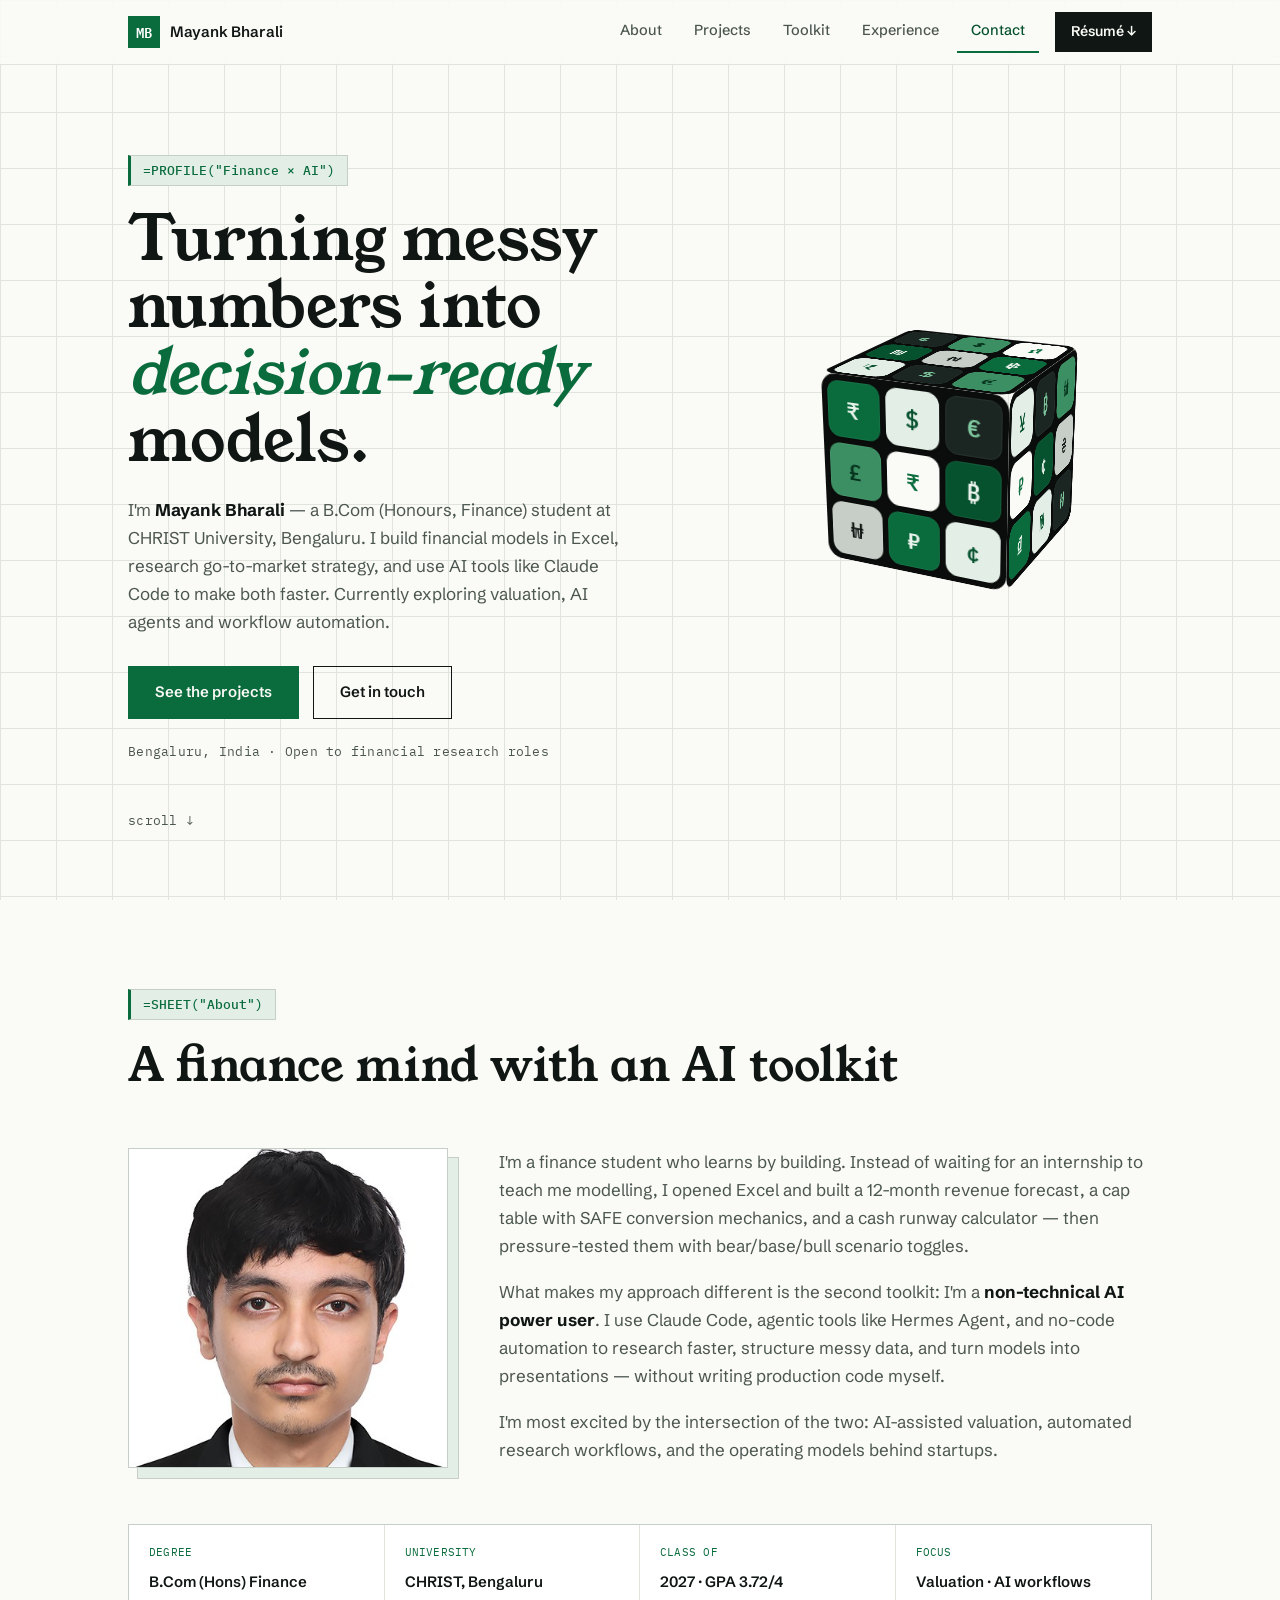
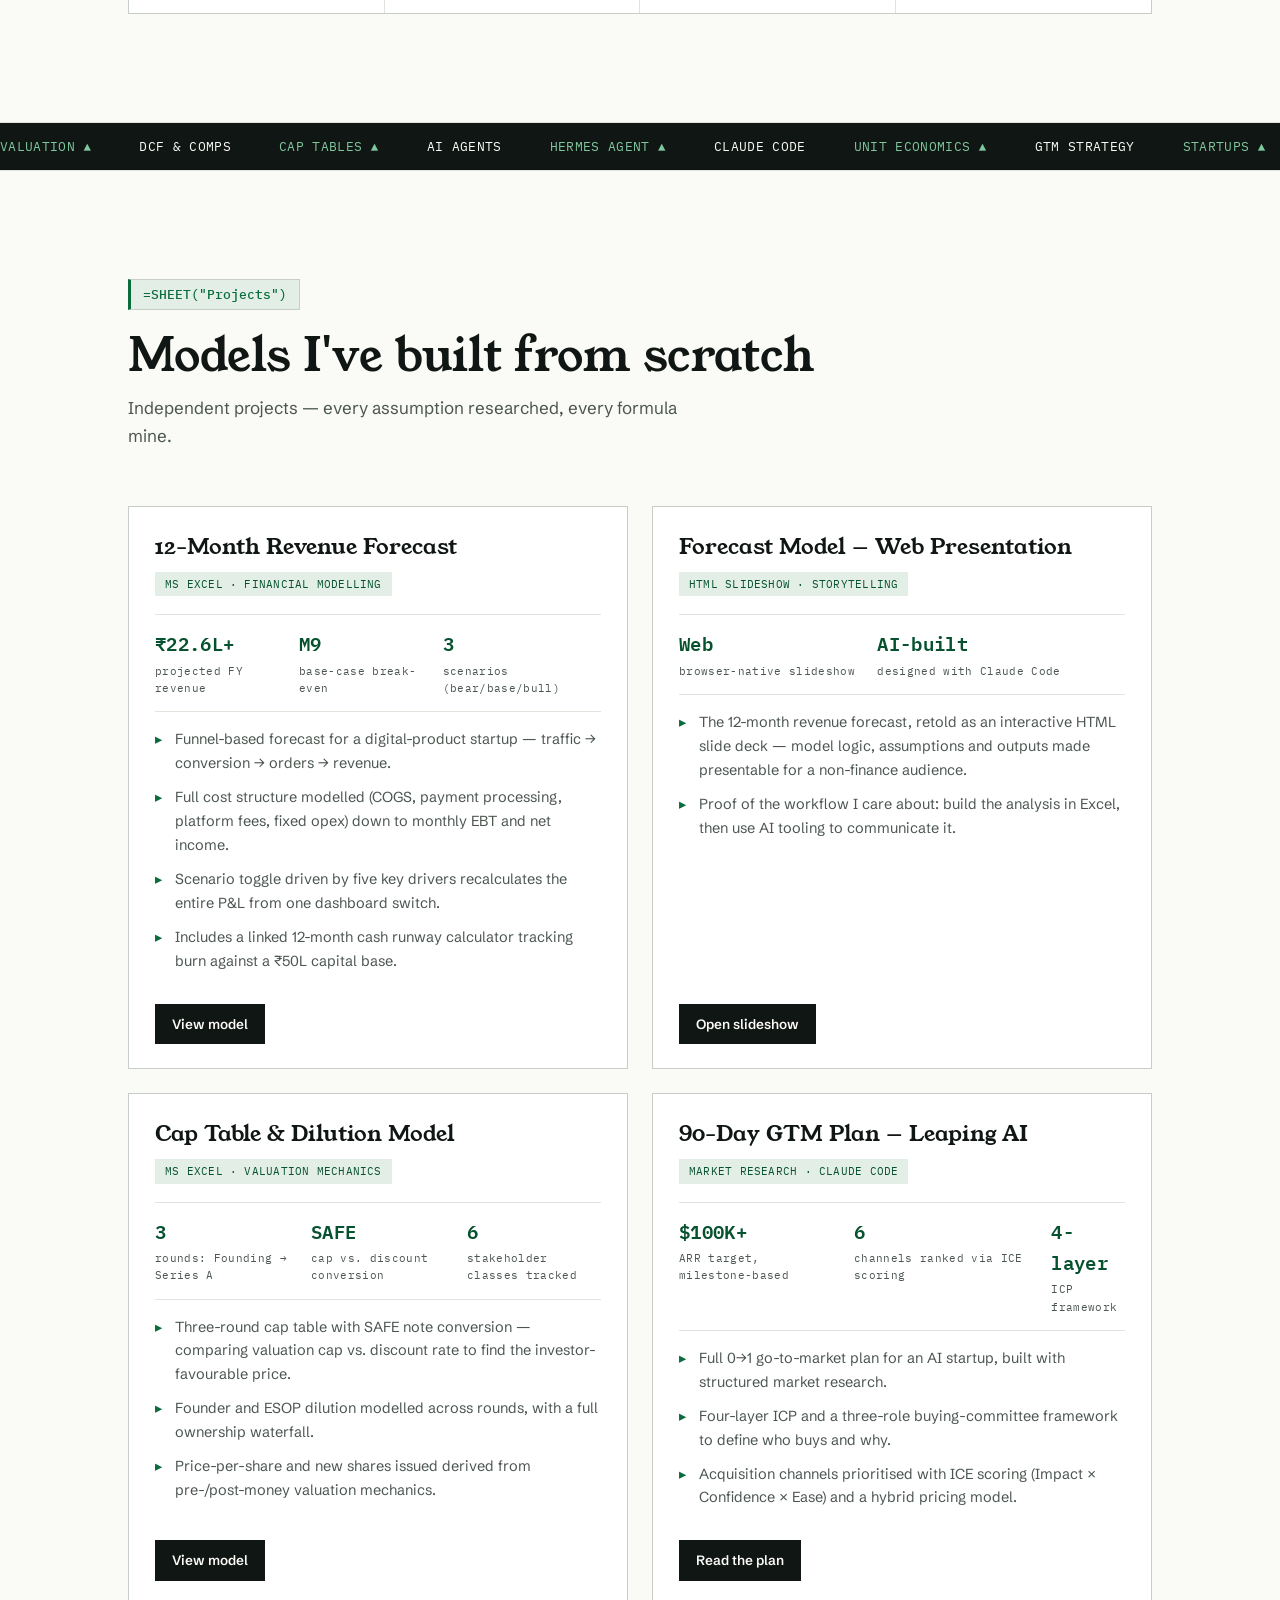
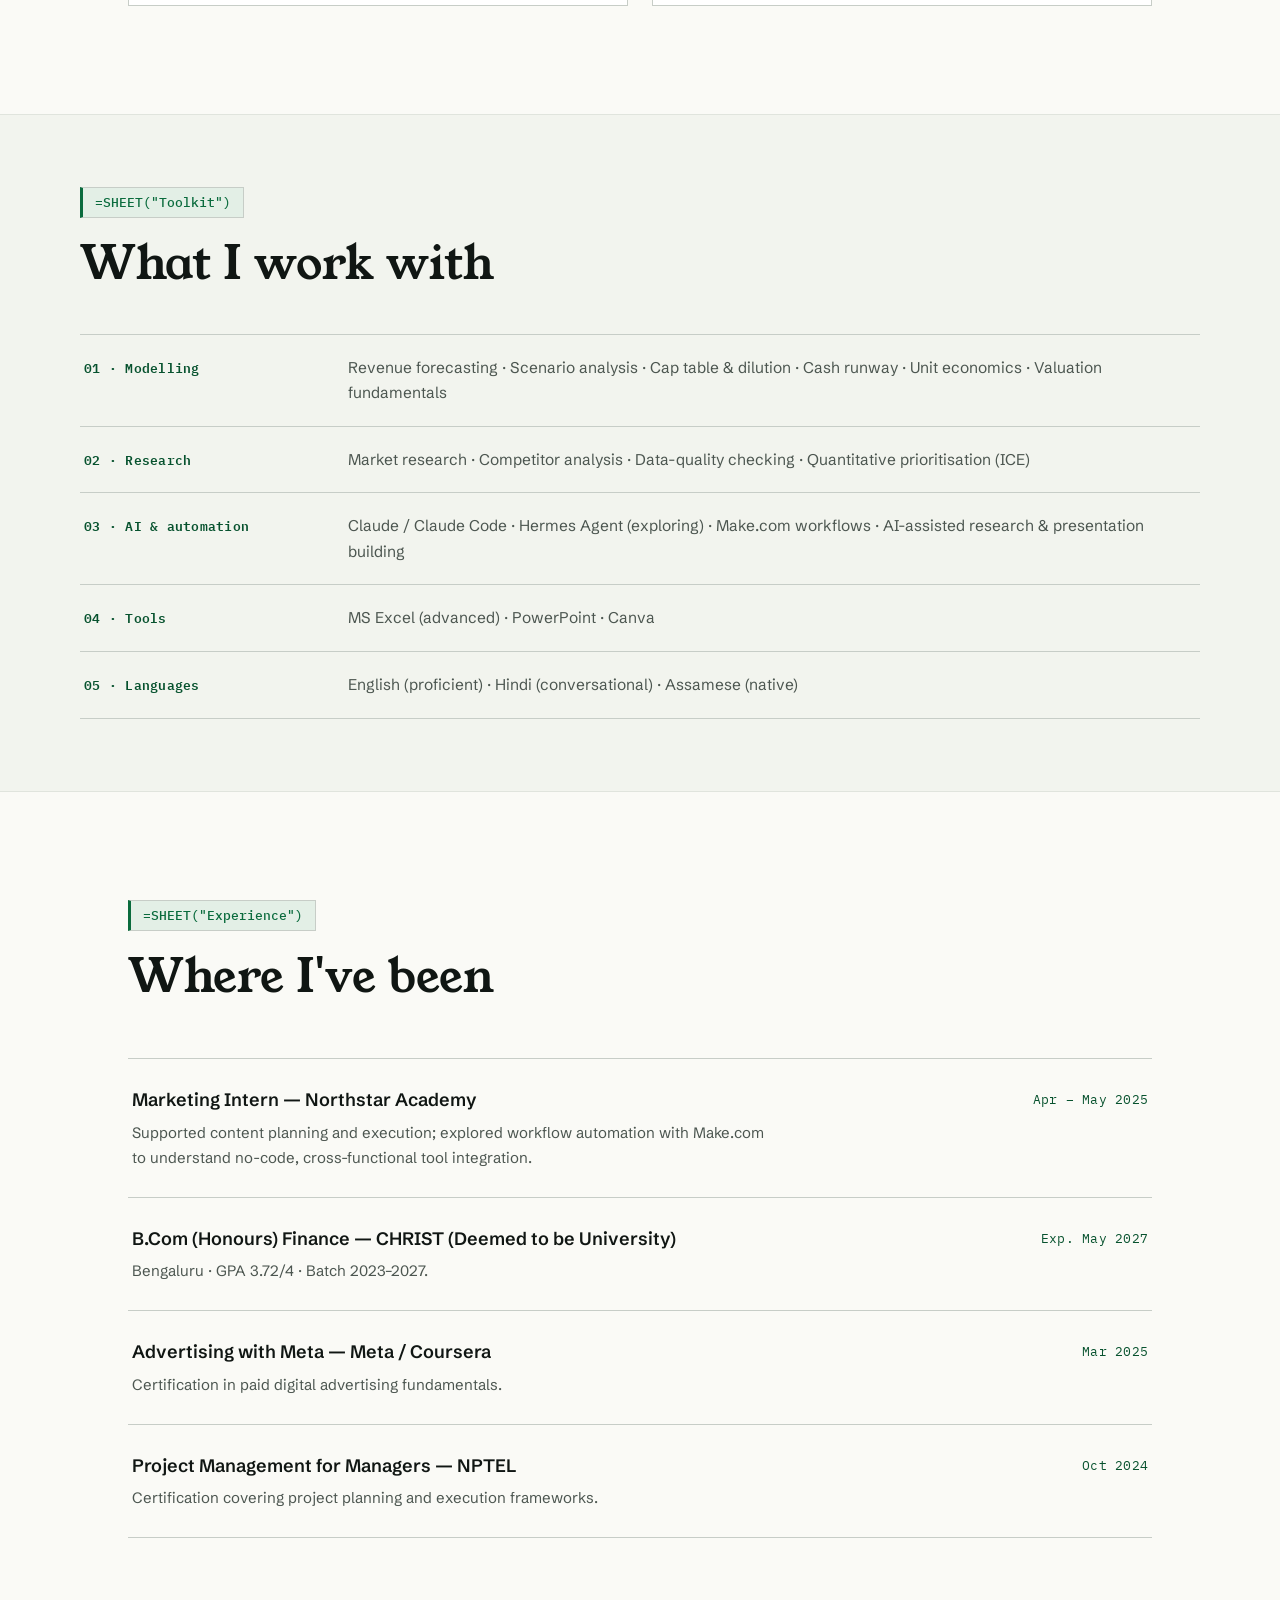
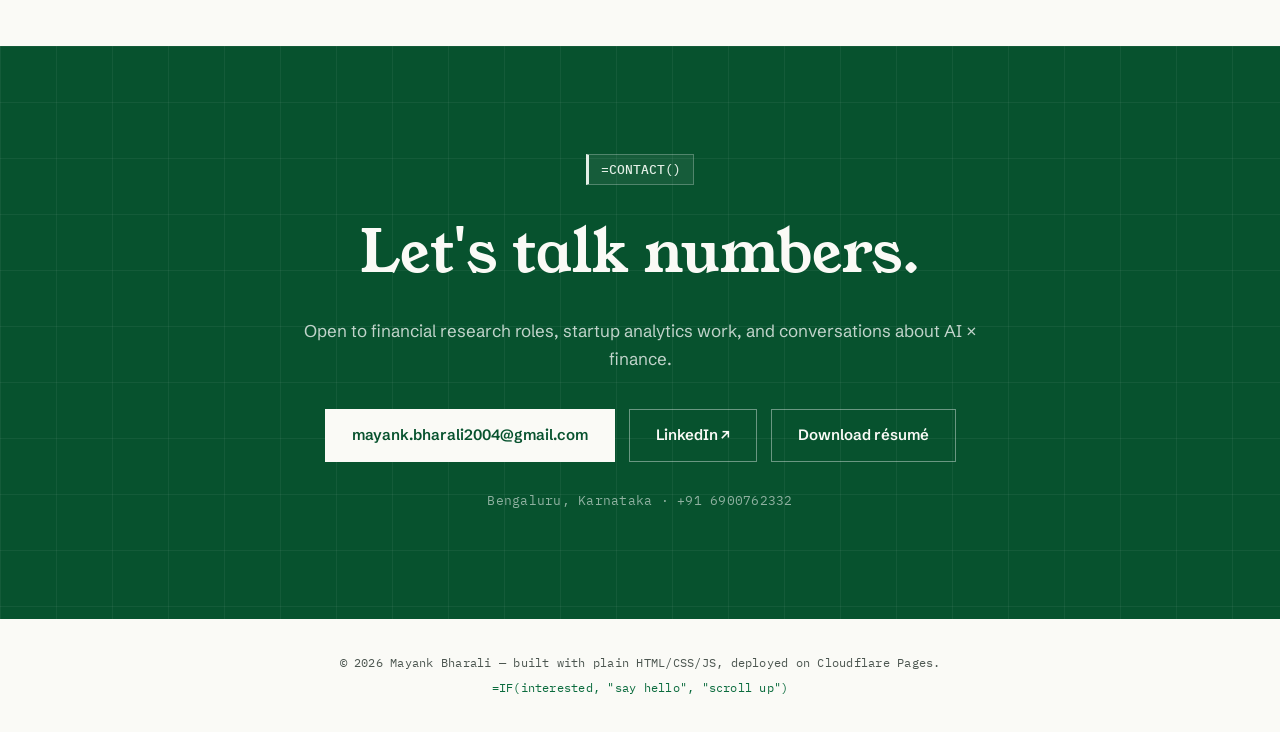
==== commit 9de50ca5: "Add profile photo, replace About section placeholder Swaps the placeholder div for a real <img>, usi" ====
--- a/index.html
+++ b/index.html
@@ -152,12 +152,7 @@
       </div>
 
       <div class="about__grid">
-        <!-- PLACEHOLDER: swap this div for a real photo:
-             <img src="assets/img/profile.jpg" alt="Mayank Bharali" class="about__photo" />
-             Recommended: square image, at least 600×600px. -->
-        <div class="about__photo about__photo--placeholder reveal" role="img" aria-label="Placeholder for profile photo">
-          <span class="mono">[ Your photo here ]<br/>assets/img/profile.jpg</span>
-        </div>
+        <img src="assets/img/profile.jpg" alt="Mayank Bharali" class="about__photo reveal" />
 
         <div class="about__copy reveal">
           <p>
--- a/css/style.css
+++ b/css/style.css
@@ -452,22 +452,17 @@
   align-items: start;
 }
 
-/* Photo (or placeholder). Sharp corners + green frame offset gives
-   it an intentional, printed look. */
+/* Profile photo. Sharp corners + green frame offset gives it an
+   intentional, printed look. object-fit crops any source photo
+   (portrait, landscape, whatever) to fill the square frame instead
+   of stretching it; object-position keeps faces centred. */
 .about__photo {
+  width: 100%;
   aspect-ratio: 1;
+  object-fit: cover;
+  object-position: 50% 22%;
   border: 1px solid var(--silver);
   box-shadow: 10px 10px 0 var(--green-tint), 10px 10px 0 1px var(--silver);
-}
-.about__photo--placeholder {
-  display: flex;
-  align-items: center;
-  justify-content: center;
-  text-align: center;
-  background: var(--paper-2);
-  color: var(--ink-soft);
-  font-size: 12px;
-  line-height: 1.8;
 }
 
 .about__copy p { margin-bottom: 18px; color: var(--ink-soft); }
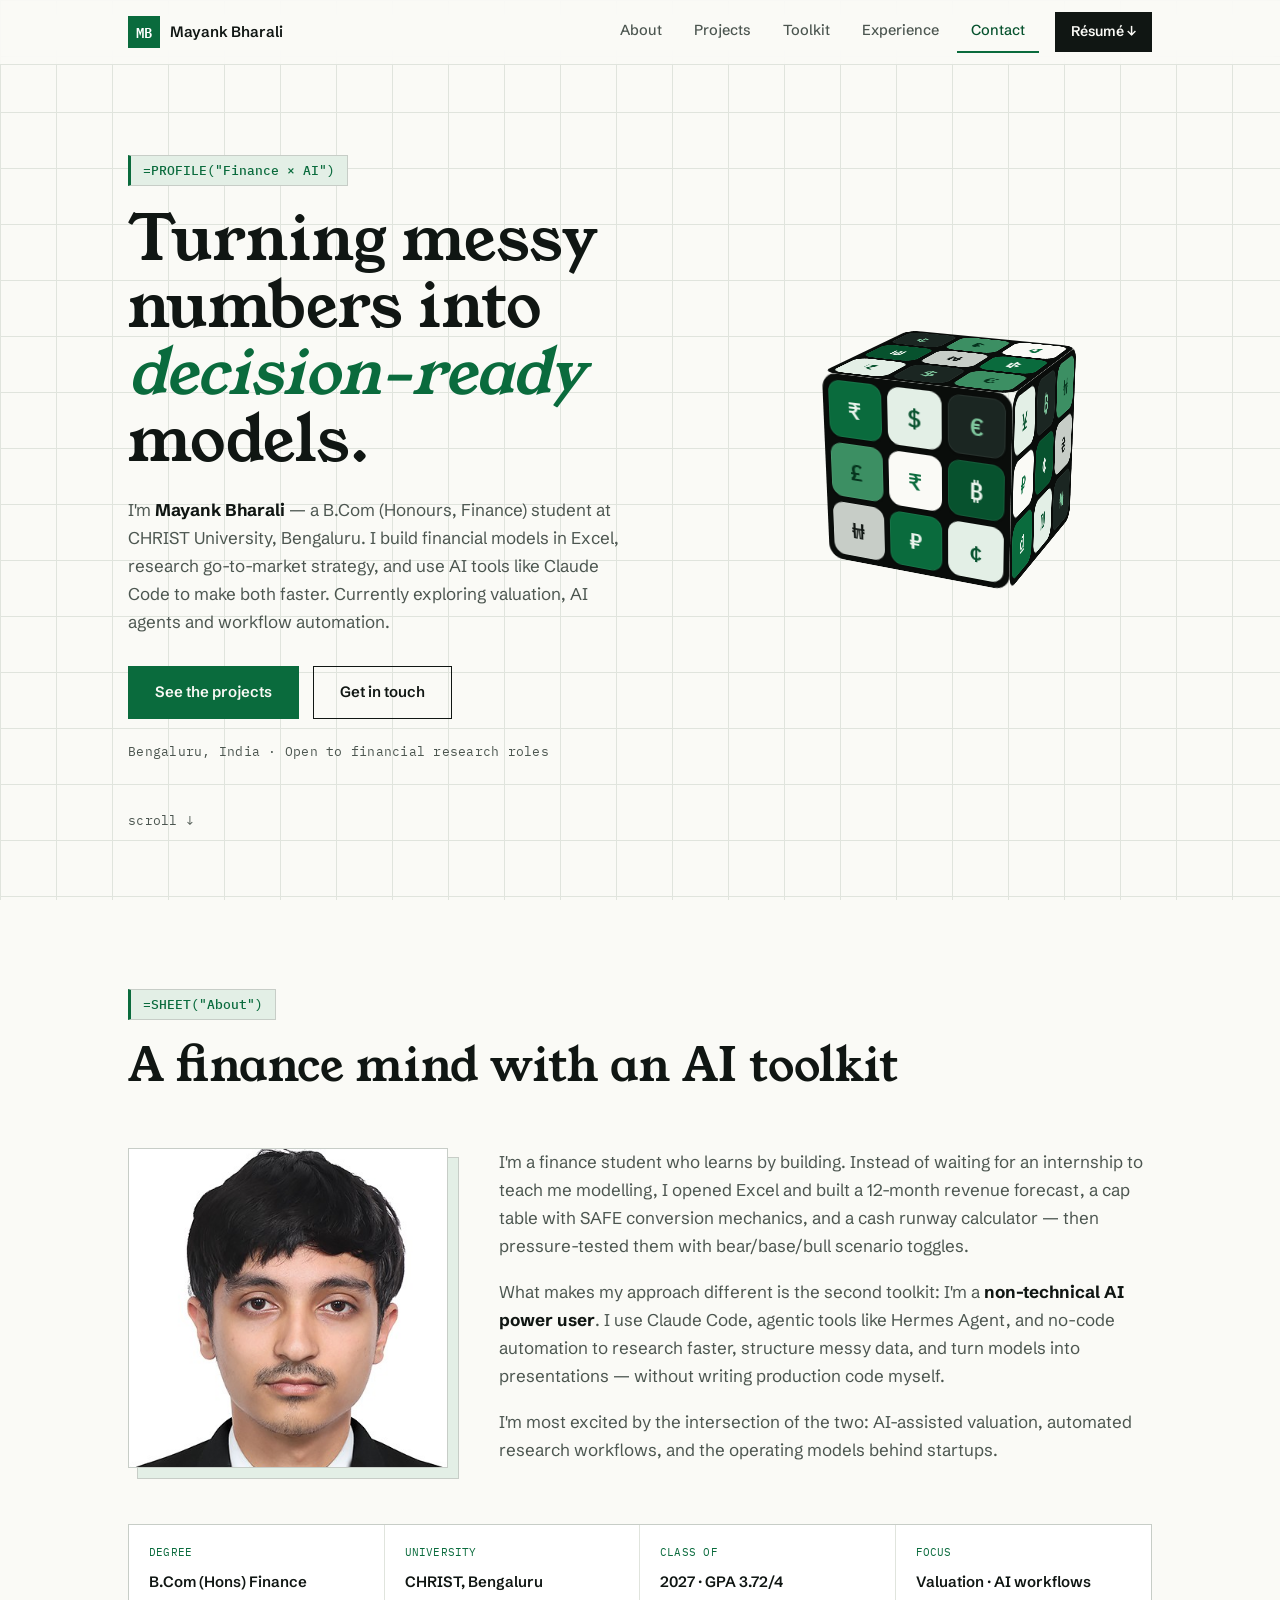
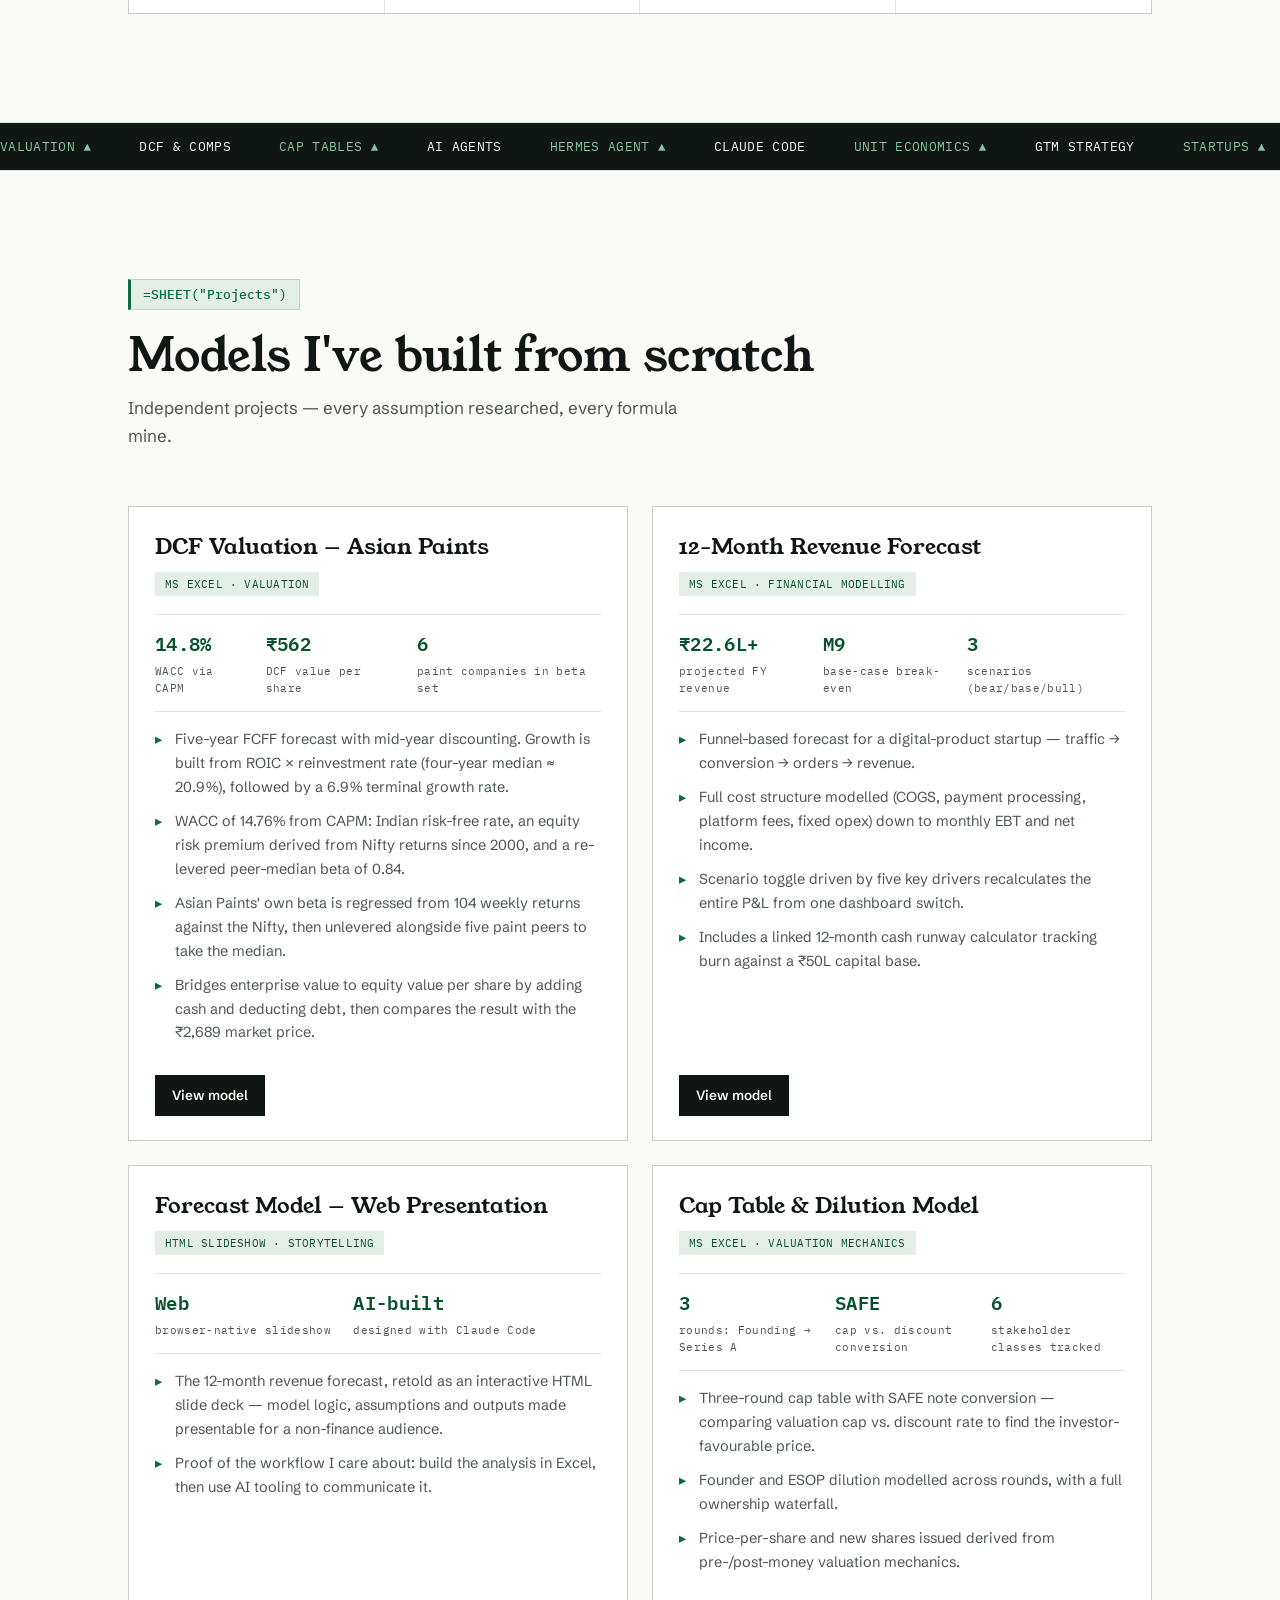
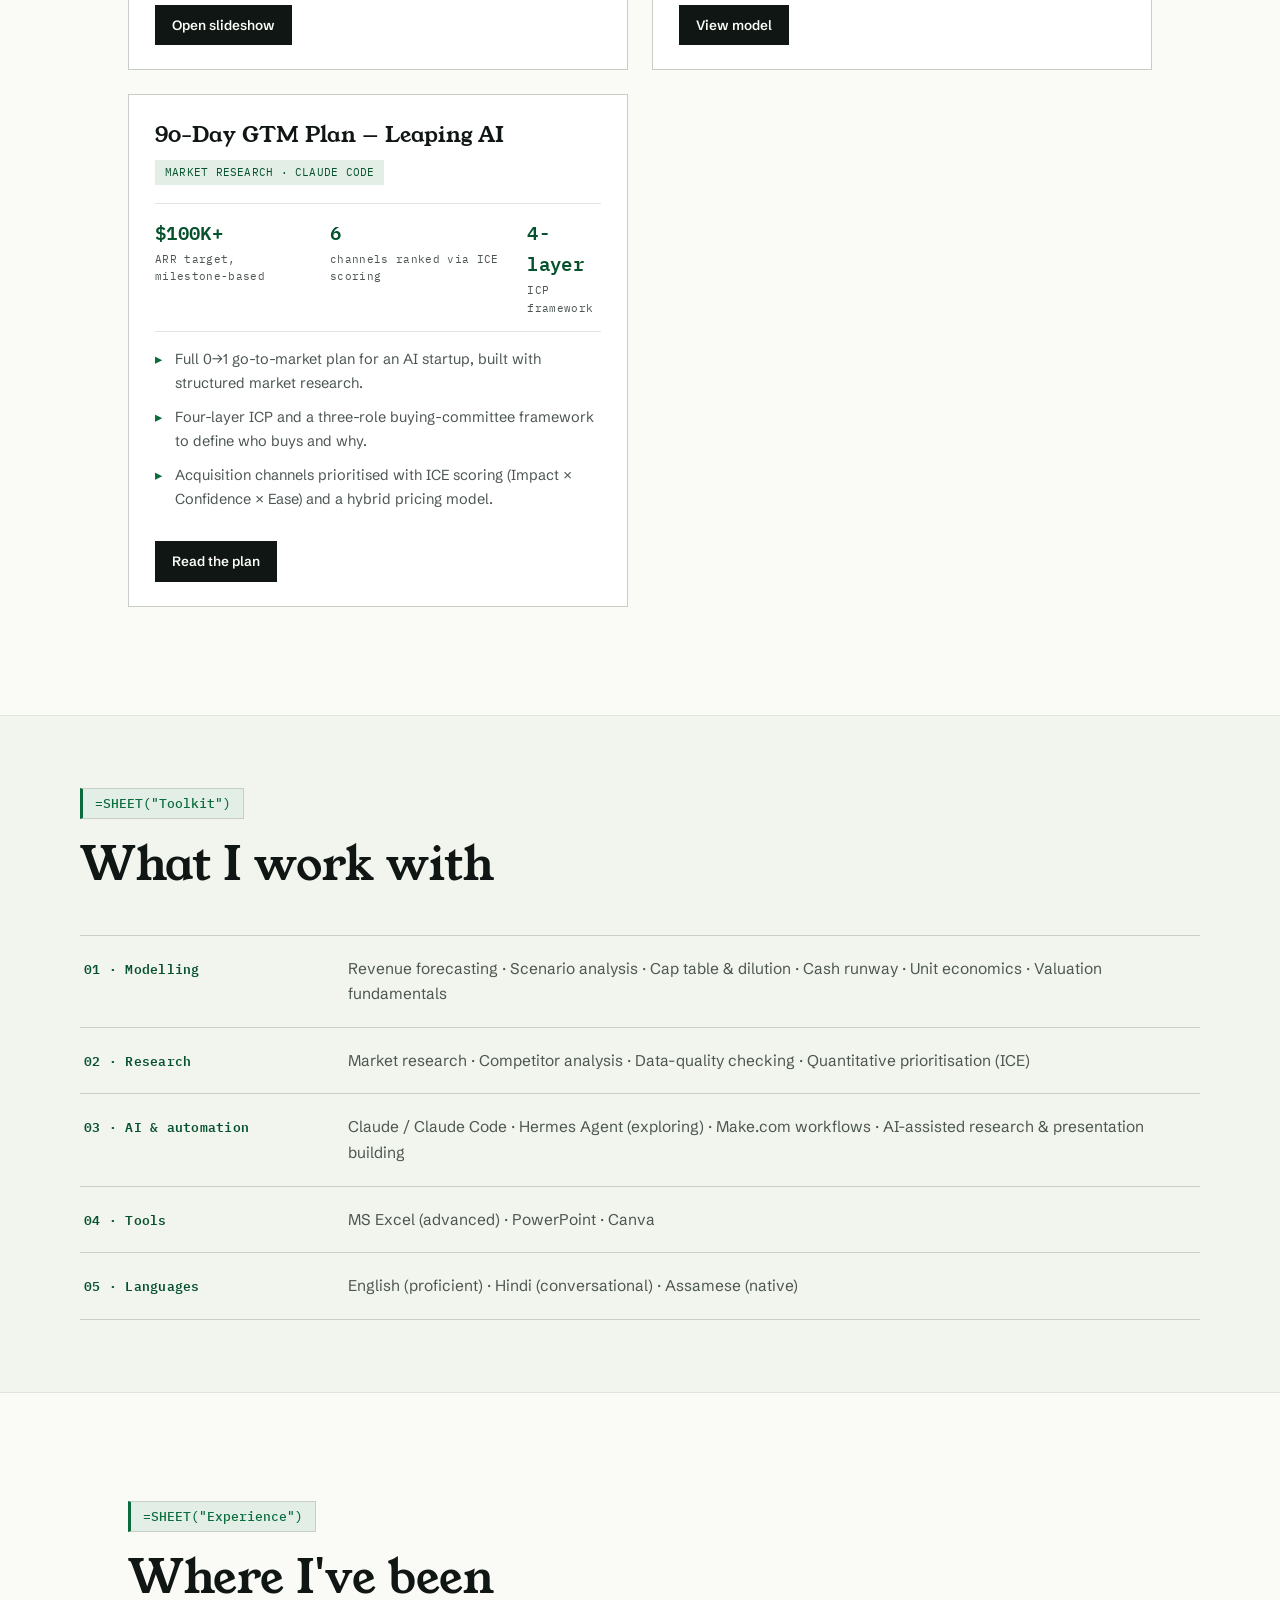
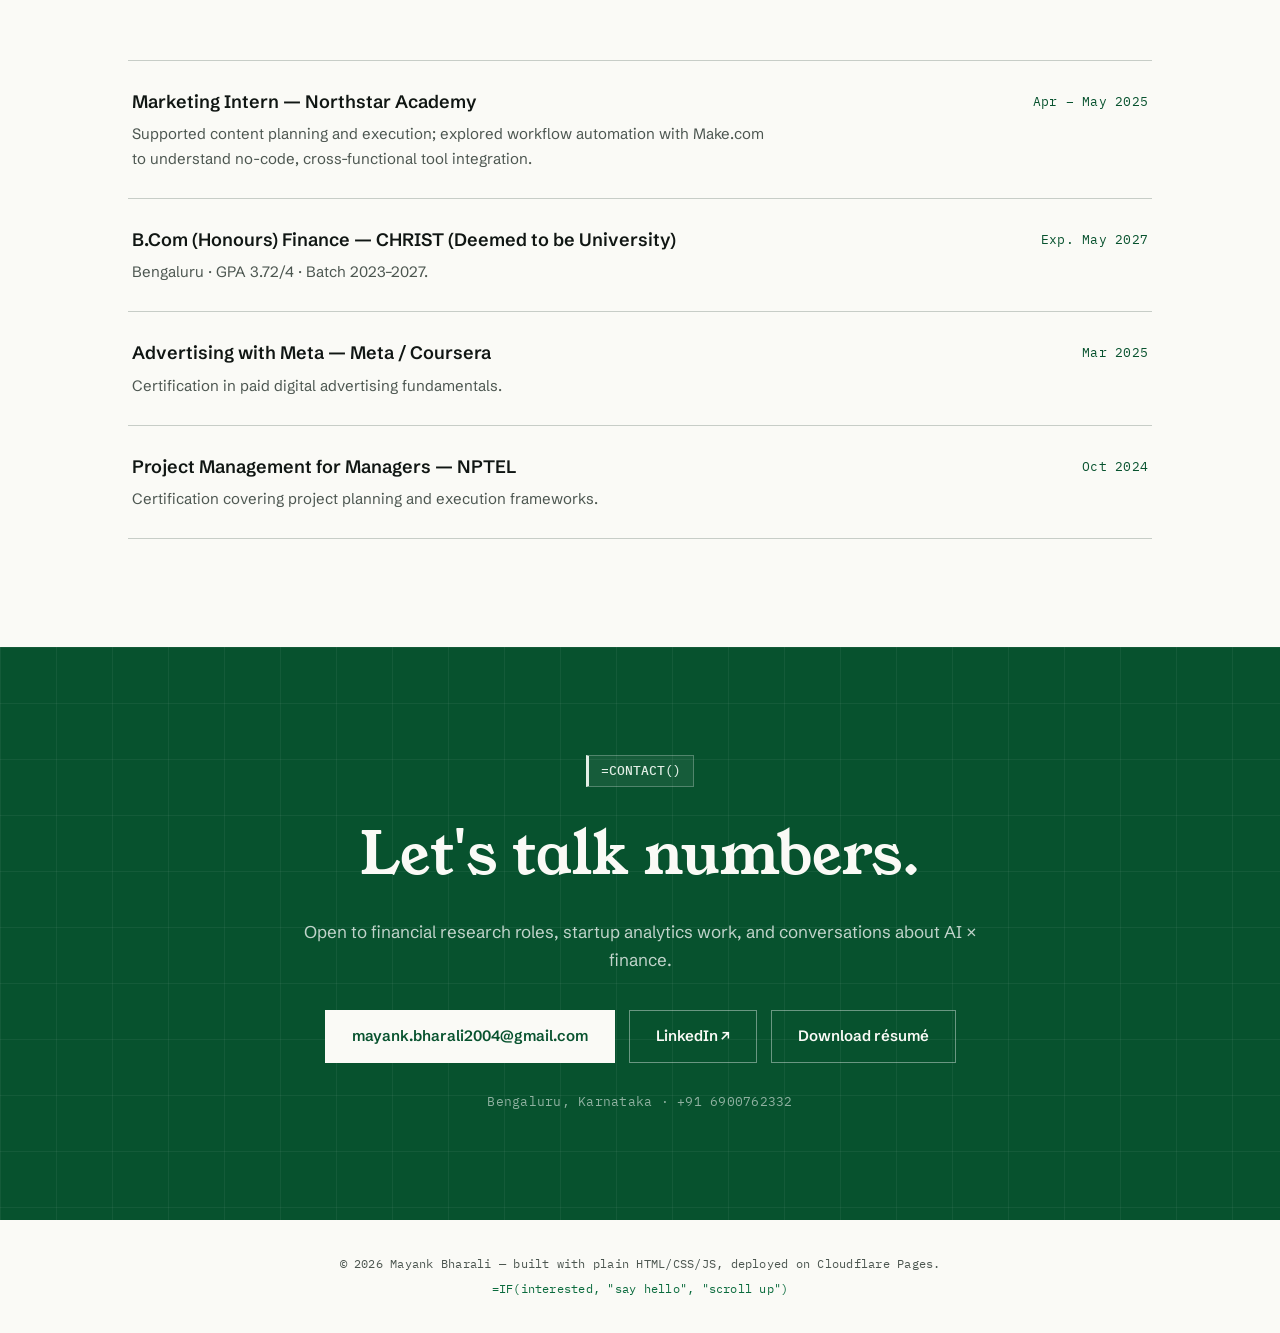
==== commit 88a831be: "Add DCF valuation project as the first model New Asian Paints DCF card with a downloadable workbook " ====
--- a/index.html
+++ b/index.html
@@ -243,7 +243,30 @@
 
       <div class="cards">
 
-        <!-- ── PROJECT 1: Revenue forecast ─────────────────────── -->
+        <!-- ── PROJECT 1: DCF valuation ─────────────────────────── -->
+        <article class="card reveal">
+          <div class="card__top">
+            <h3 class="card__title">DCF Valuation — Asian Paints</h3>
+            <span class="tag mono">MS Excel · Valuation</span>
+          </div>
+          <div class="card__metrics mono">
+            <div><b>14.8%</b><span>WACC via CAPM</span></div>
+            <div><b>₹562</b><span>DCF value per share</span></div>
+            <div><b>6</b><span>paint companies in beta set</span></div>
+          </div>
+          <ul class="card__body">
+            <li>Five-year FCFF forecast with mid-year discounting. Growth is built from ROIC × reinvestment rate (four-year median ≈ 20.9%), followed by a 6.9% terminal growth rate.</li>
+            <li>WACC of 14.76% from CAPM: Indian risk-free rate, an equity risk premium derived from Nifty returns since 2000, and a re-levered peer-median beta of 0.84.</li>
+            <li>Asian Paints' own beta is regressed from 104 weekly returns against the Nifty, then unlevered alongside five paint peers to take the median.</li>
+            <li>Bridges enterprise value to equity value per share by adding cash and deducting debt, then compares the result with the ₹2,689 market price.</li>
+          </ul>
+          <div class="card__links">
+            <!-- Downloads the real Excel model from data/projects/ -->
+            <a href="data/projects/Practice%20Asian%20Paints.xlsx" class="btn btn--small" download>View model</a>
+          </div>
+        </article>
+
+        <!-- ── PROJECT 2: Revenue forecast ─────────────────────── -->
         <article class="card reveal">
           <div class="card__top">
             <h3 class="card__title">12-Month Revenue Forecast</h3>
@@ -266,7 +289,7 @@
           </div>
         </article>
 
-        <!-- ── PROJECT 2: HTML slideshow ───────────────────────── -->
+        <!-- ── PROJECT 3: HTML slideshow ───────────────────────── -->
         <article class="card reveal">
           <div class="card__top">
             <h3 class="card__title">Forecast Model — Web Presentation</h3>
@@ -287,7 +310,7 @@
           </div>
         </article>
 
-        <!-- ── PROJECT 3: Cap table ─────────────────────────────── -->
+        <!-- ── PROJECT 4: Cap table ─────────────────────────────── -->
         <article class="card reveal">
           <div class="card__top">
             <h3 class="card__title">Cap Table &amp; Dilution Model</h3>
@@ -309,7 +332,7 @@
           </div>
         </article>
 
-        <!-- ── PROJECT 4: GTM plan ──────────────────────────────── -->
+        <!-- ── PROJECT 5: GTM plan ──────────────────────────────── -->
         <article class="card reveal">
           <div class="card__top">
             <h3 class="card__title">90-Day GTM Plan — Leaping AI</h3>
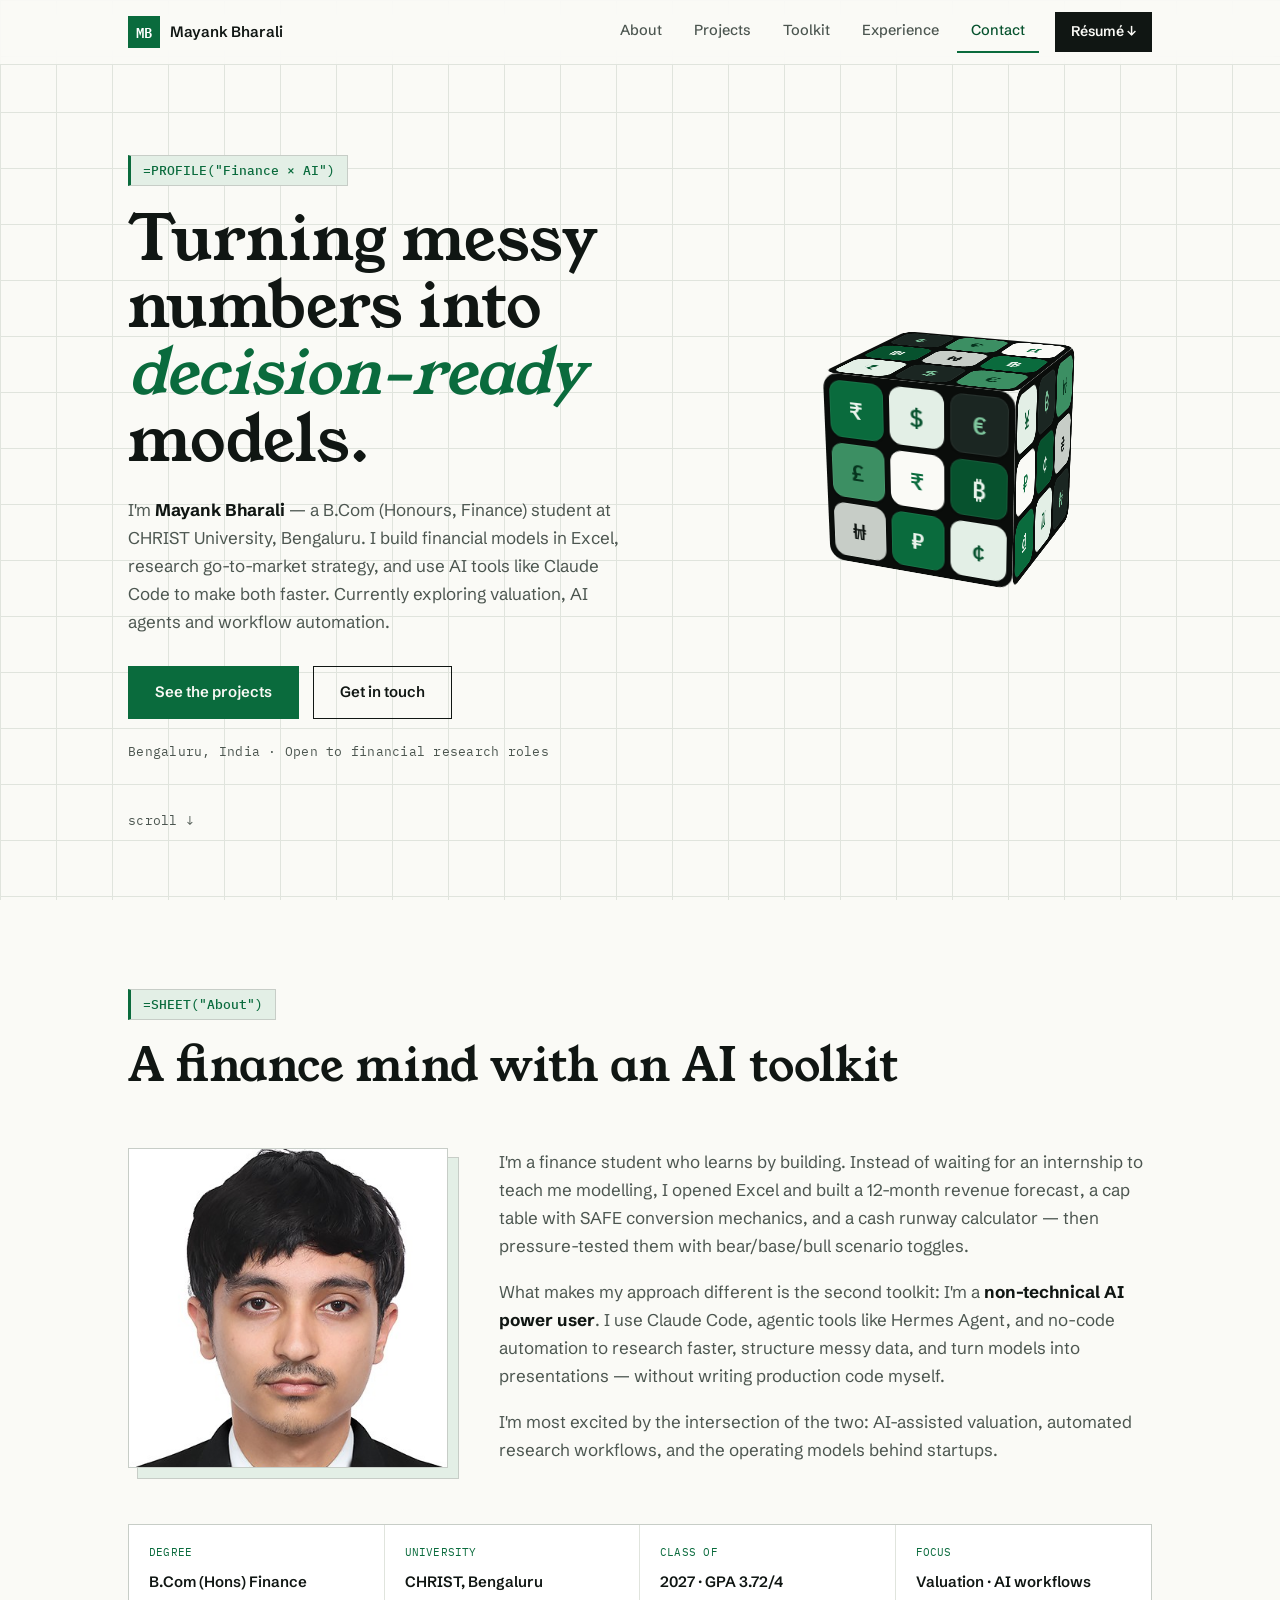
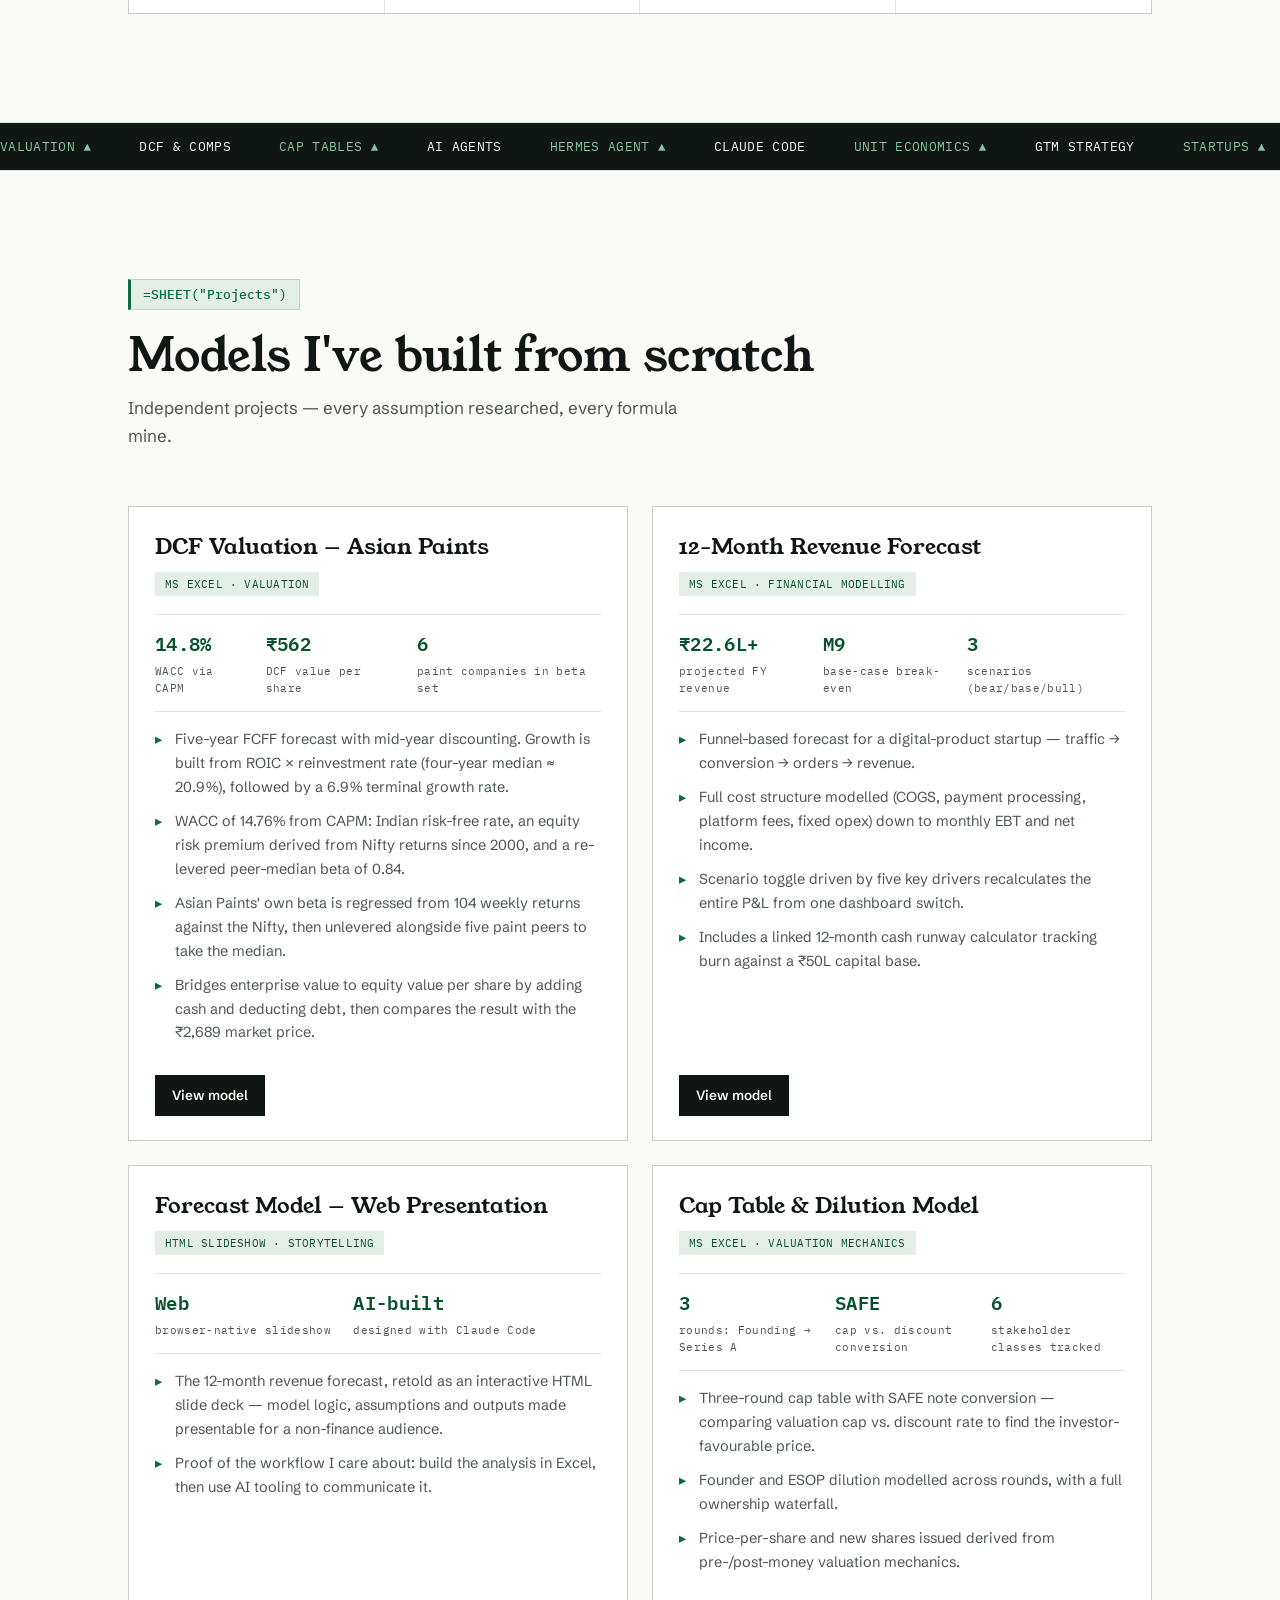
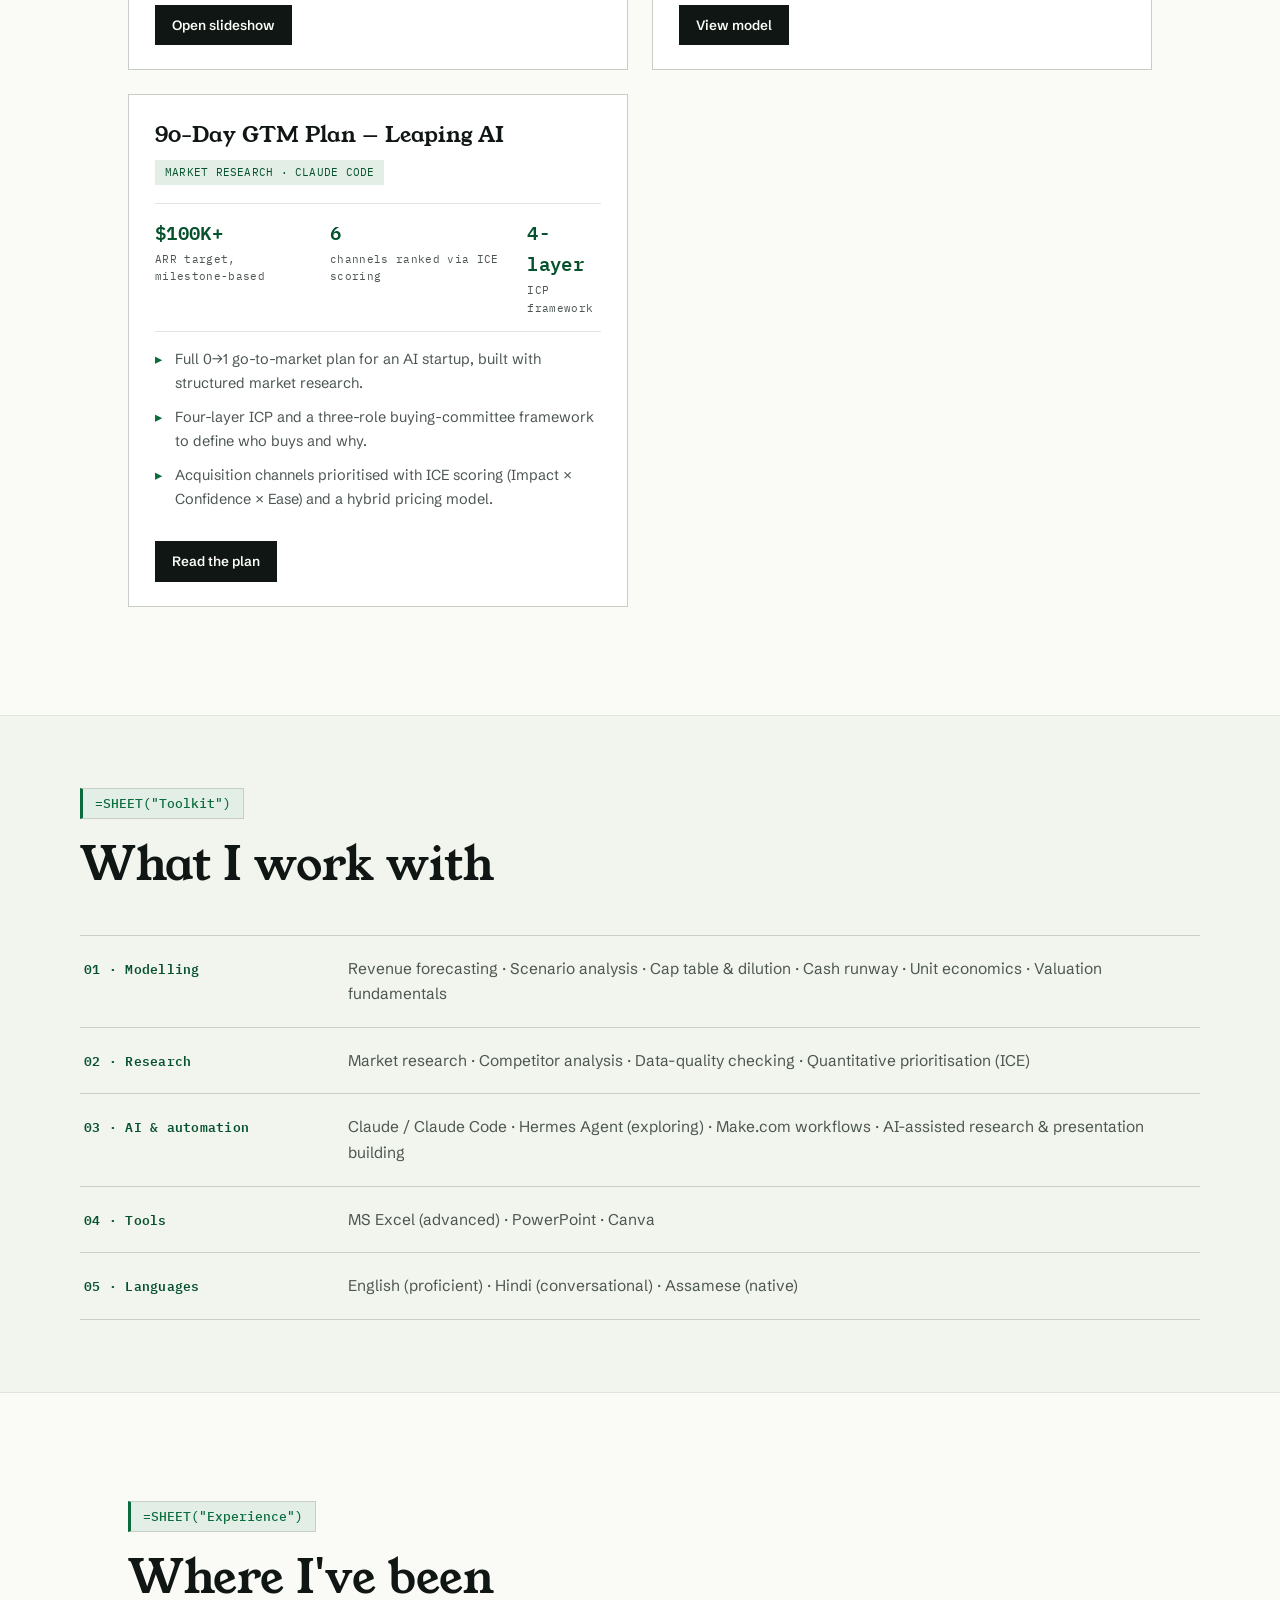
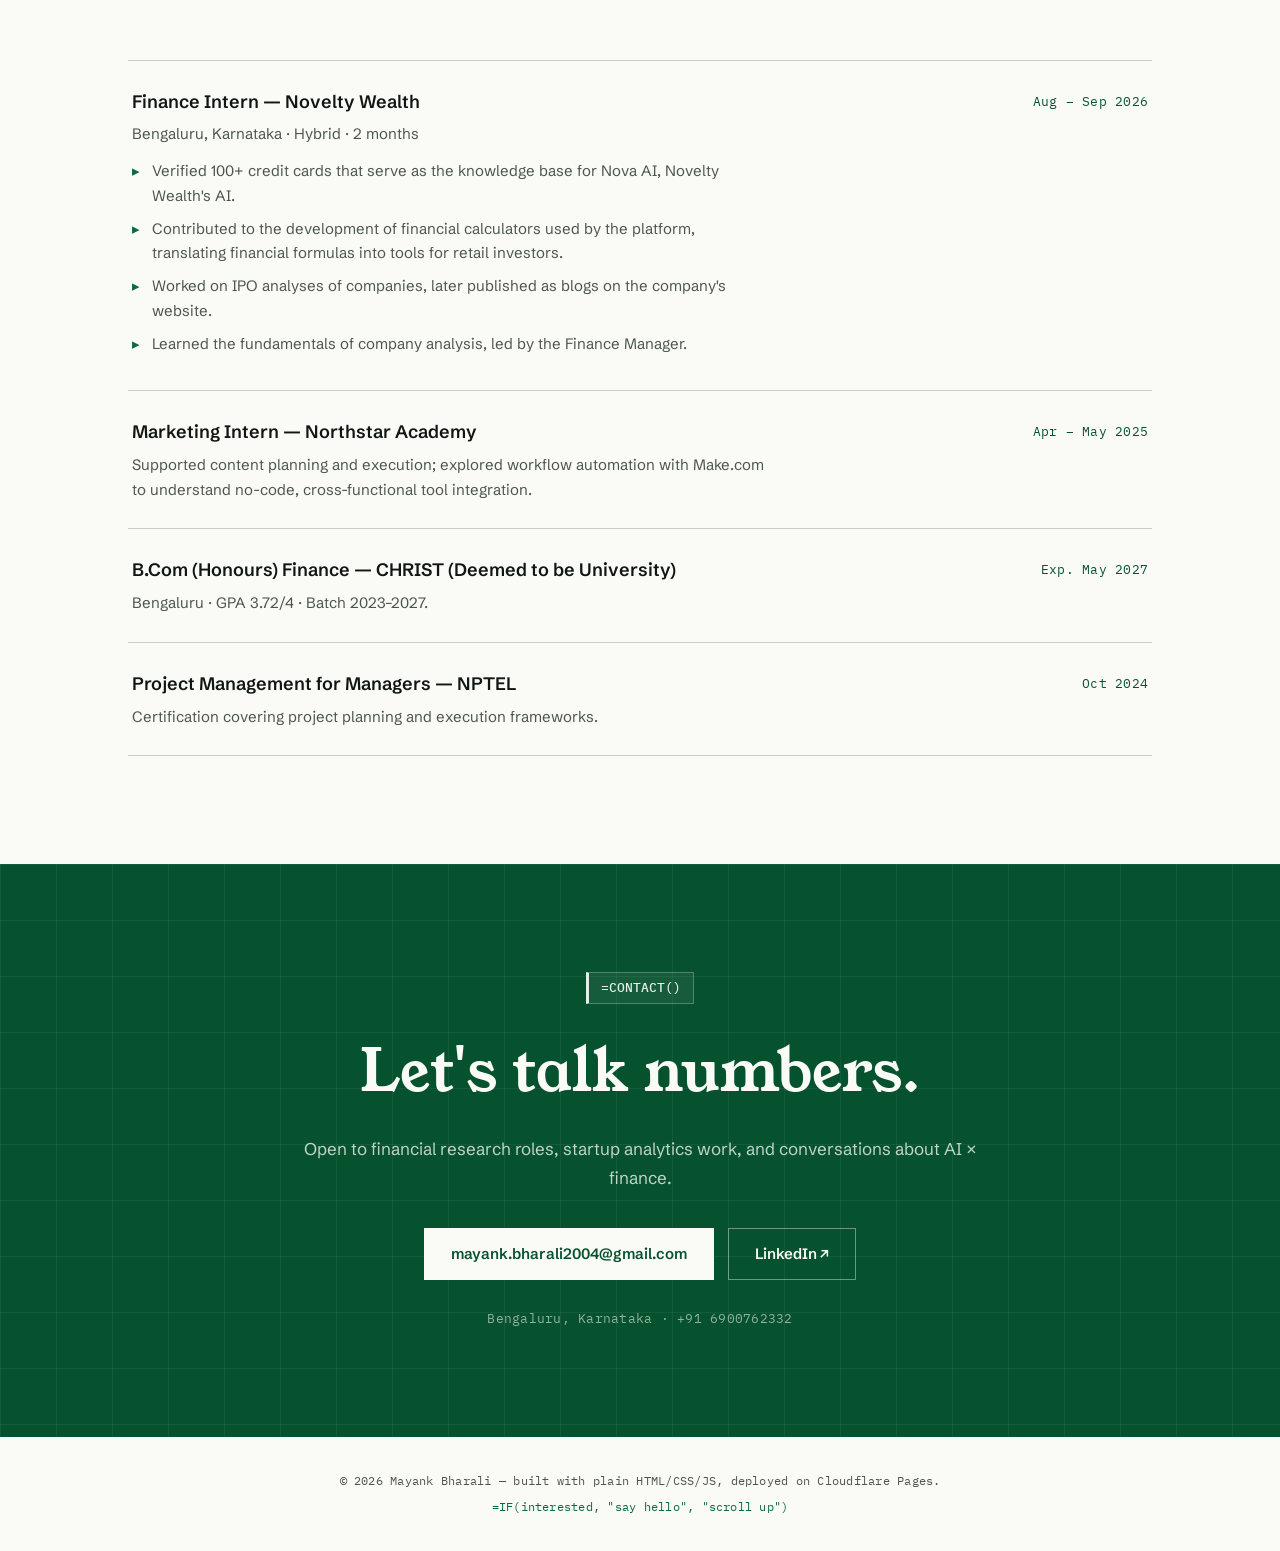
==== commit 1f0a8fa7: "Add Novelty Wealth internship, trim certifications and contact buttons Adds the Finance Intern entry" ====
--- a/index.html
+++ b/index.html
@@ -406,6 +406,20 @@
       <div class="entries">
         <div class="entry reveal">
           <div class="entry__main">
+            <h3 class="entry__title">Finance Intern — Novelty Wealth</h3>
+            <p class="entry__desc">Bengaluru, Karnataka · Hybrid · 2 months</p>
+            <ul class="entry__list">
+              <li>Verified 100+ credit cards that serve as the knowledge base for Nova AI, Novelty Wealth's AI.</li>
+              <li>Contributed to the development of financial calculators used by the platform, translating financial formulas into tools for retail investors.</li>
+              <li>Worked on IPO analyses of companies, later published as blogs on the company's website.</li>
+              <li>Learned the fundamentals of company analysis, led by the Finance Manager.</li>
+            </ul>
+          </div>
+          <span class="entry__date mono">Aug – Sep 2026</span>
+        </div>
+
+        <div class="entry reveal">
+          <div class="entry__main">
             <h3 class="entry__title">Marketing Intern — Northstar Academy</h3>
             <p class="entry__desc">Supported content planning and execution; explored workflow automation with Make.com to understand no-code, cross-functional tool integration.</p>
           </div>
@@ -418,14 +432,6 @@
             <p class="entry__desc">Bengaluru · GPA 3.72/4 · Batch 2023–2027.</p>
           </div>
           <span class="entry__date mono">Exp. May 2027</span>
-        </div>
-
-        <div class="entry reveal">
-          <div class="entry__main">
-            <h3 class="entry__title">Advertising with Meta — Meta / Coursera</h3>
-            <p class="entry__desc">Certification in paid digital advertising fundamentals.</p>
-          </div>
-          <span class="entry__date mono">Mar 2025</span>
         </div>
 
         <div class="entry reveal">
@@ -456,8 +462,6 @@
         <div class="contact__actions">
           <a href="mailto:mayank.bharali2004@gmail.com" class="btn btn--light">mayank.bharali2004@gmail.com</a>
           <a href="https://www.linkedin.com/in/mayank-bharali/" class="btn btn--ghost-light" target="_blank" rel="noopener">LinkedIn ↗</a>
-          <!-- PLACEHOLDER: swap for PDF resume when available -->
-          <a href="data/Mayank_Bharali_Resume_DEShaw_FinRes.docx" class="btn btn--ghost-light" download>Download résumé</a>
         </div>
         <p class="contact__meta mono">Bengaluru, Karnataka · +91 6900762332</p>
       </div>
--- a/css/style.css
+++ b/css/style.css
@@ -623,6 +623,16 @@
 }
 .entry__title { font-size: 18px; font-weight: 600; margin-bottom: 6px; }
 .entry__desc { color: var(--ink-soft); font-size: 15px; max-width: 640px; }
+/* Bullet list inside an entry (same green "▸" marker as the project cards) */
+.entry__list { list-style: none; margin-top: 12px; max-width: 640px; }
+.entry__list li {
+  position: relative;
+  padding-left: 20px;
+  margin-bottom: 8px;
+  font-size: 15px;
+  color: var(--ink-soft);
+}
+.entry__list li::before { content: "▸"; position: absolute; left: 0; color: var(--green); }
 .entry__date { font-size: 12.5px; color: var(--green-deep); white-space: nowrap; padding-top: 4px; }
 
 
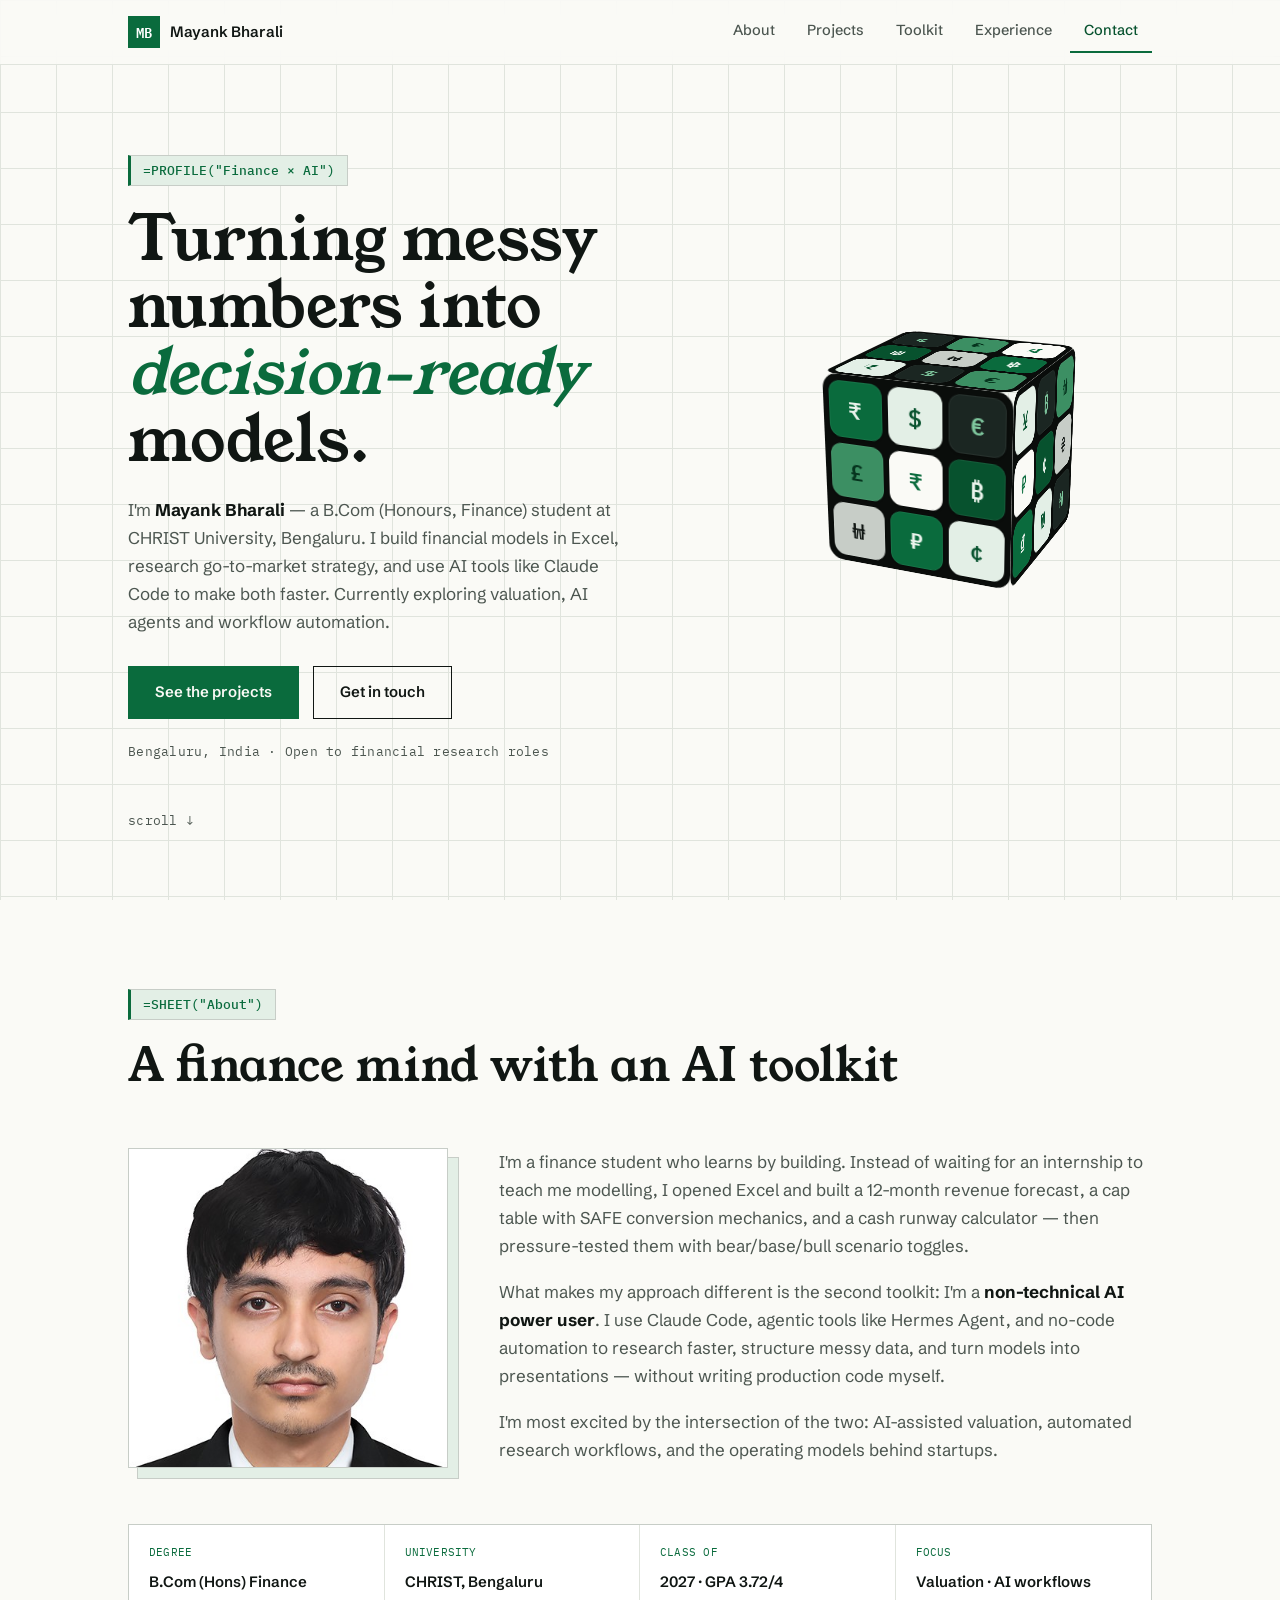
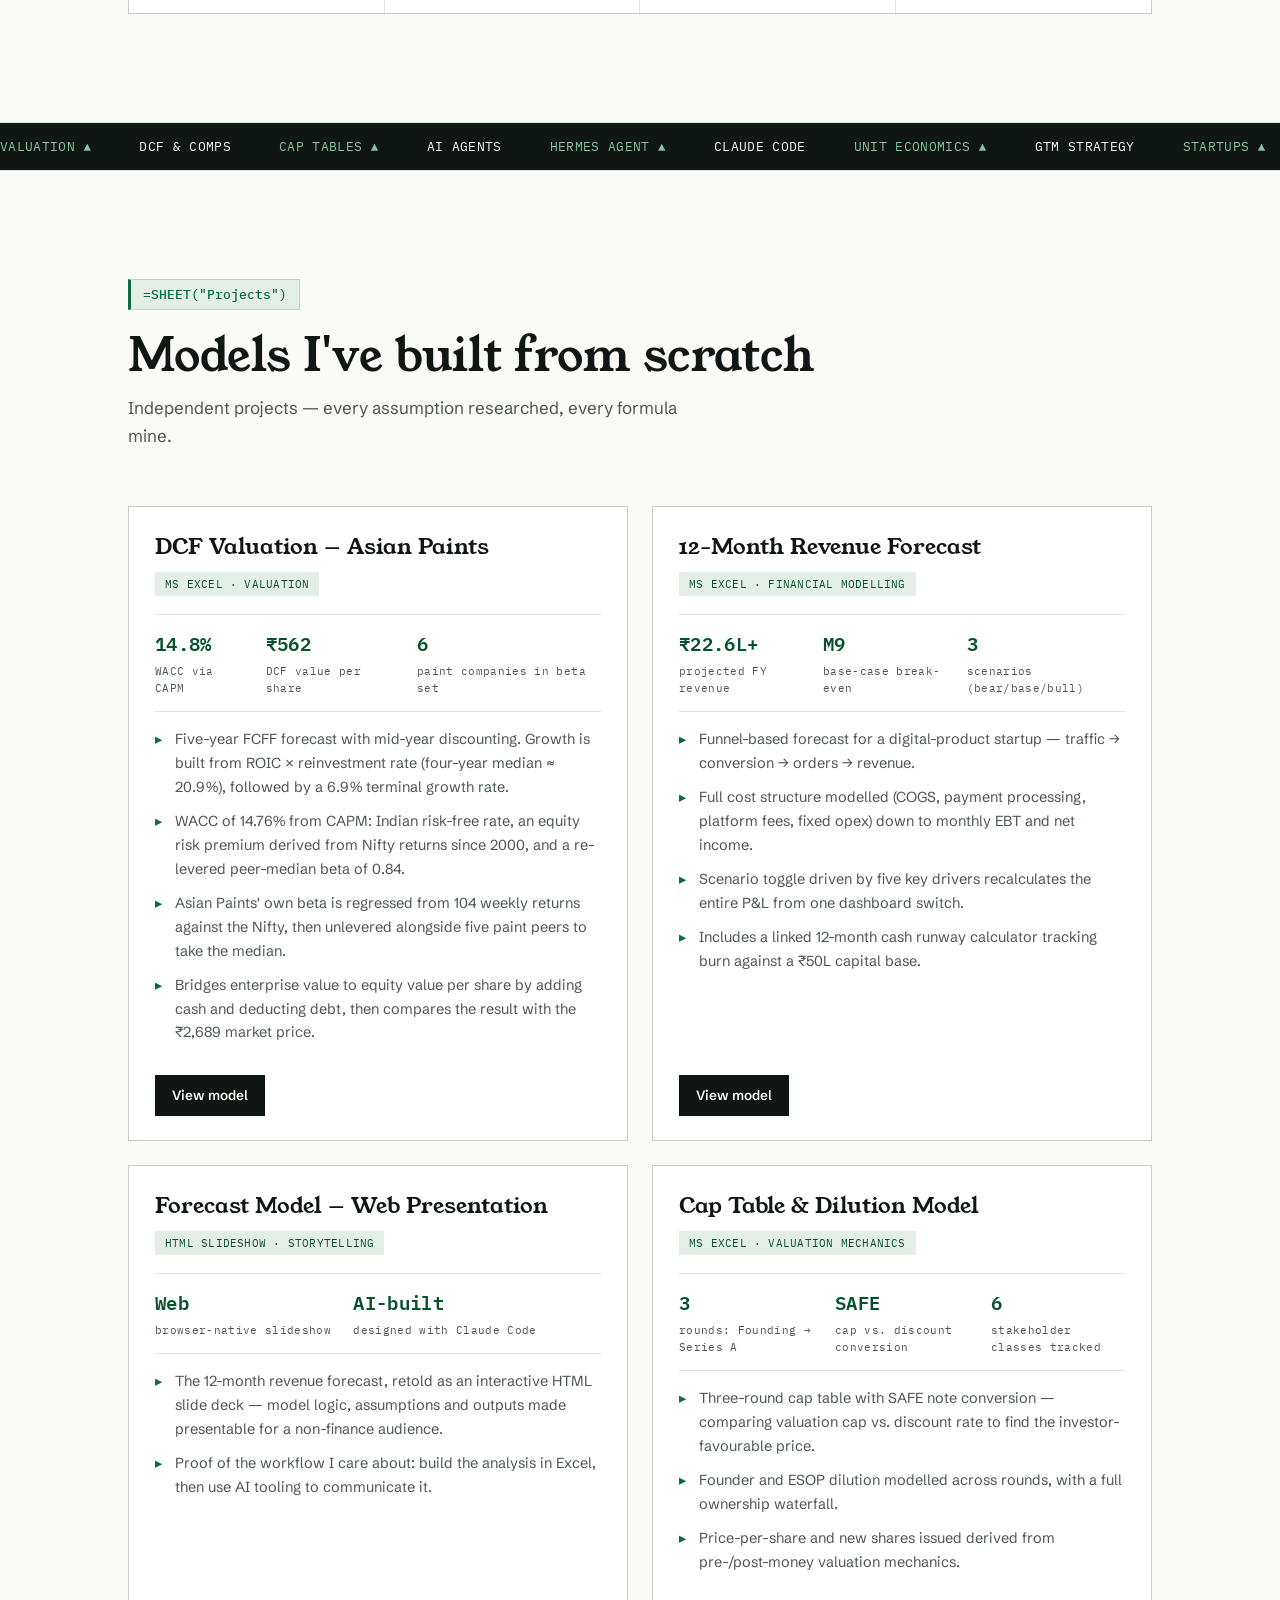
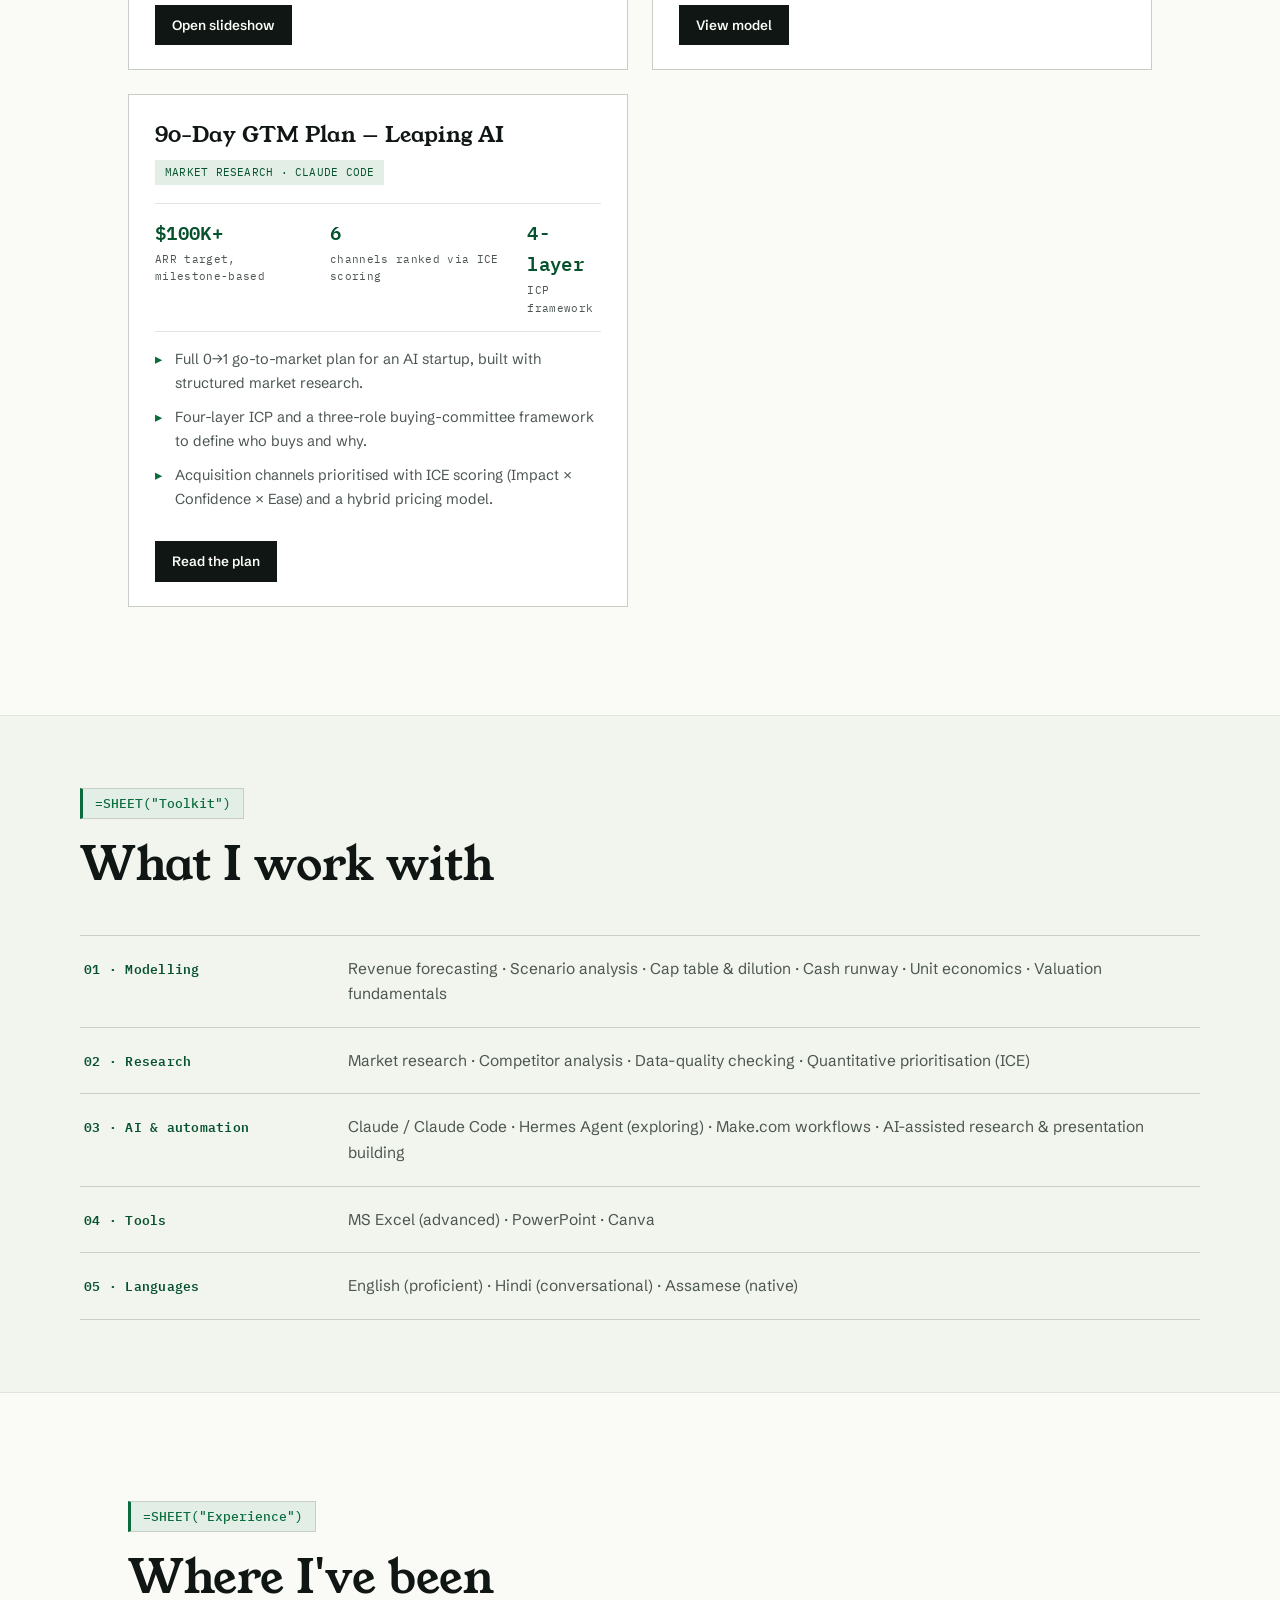
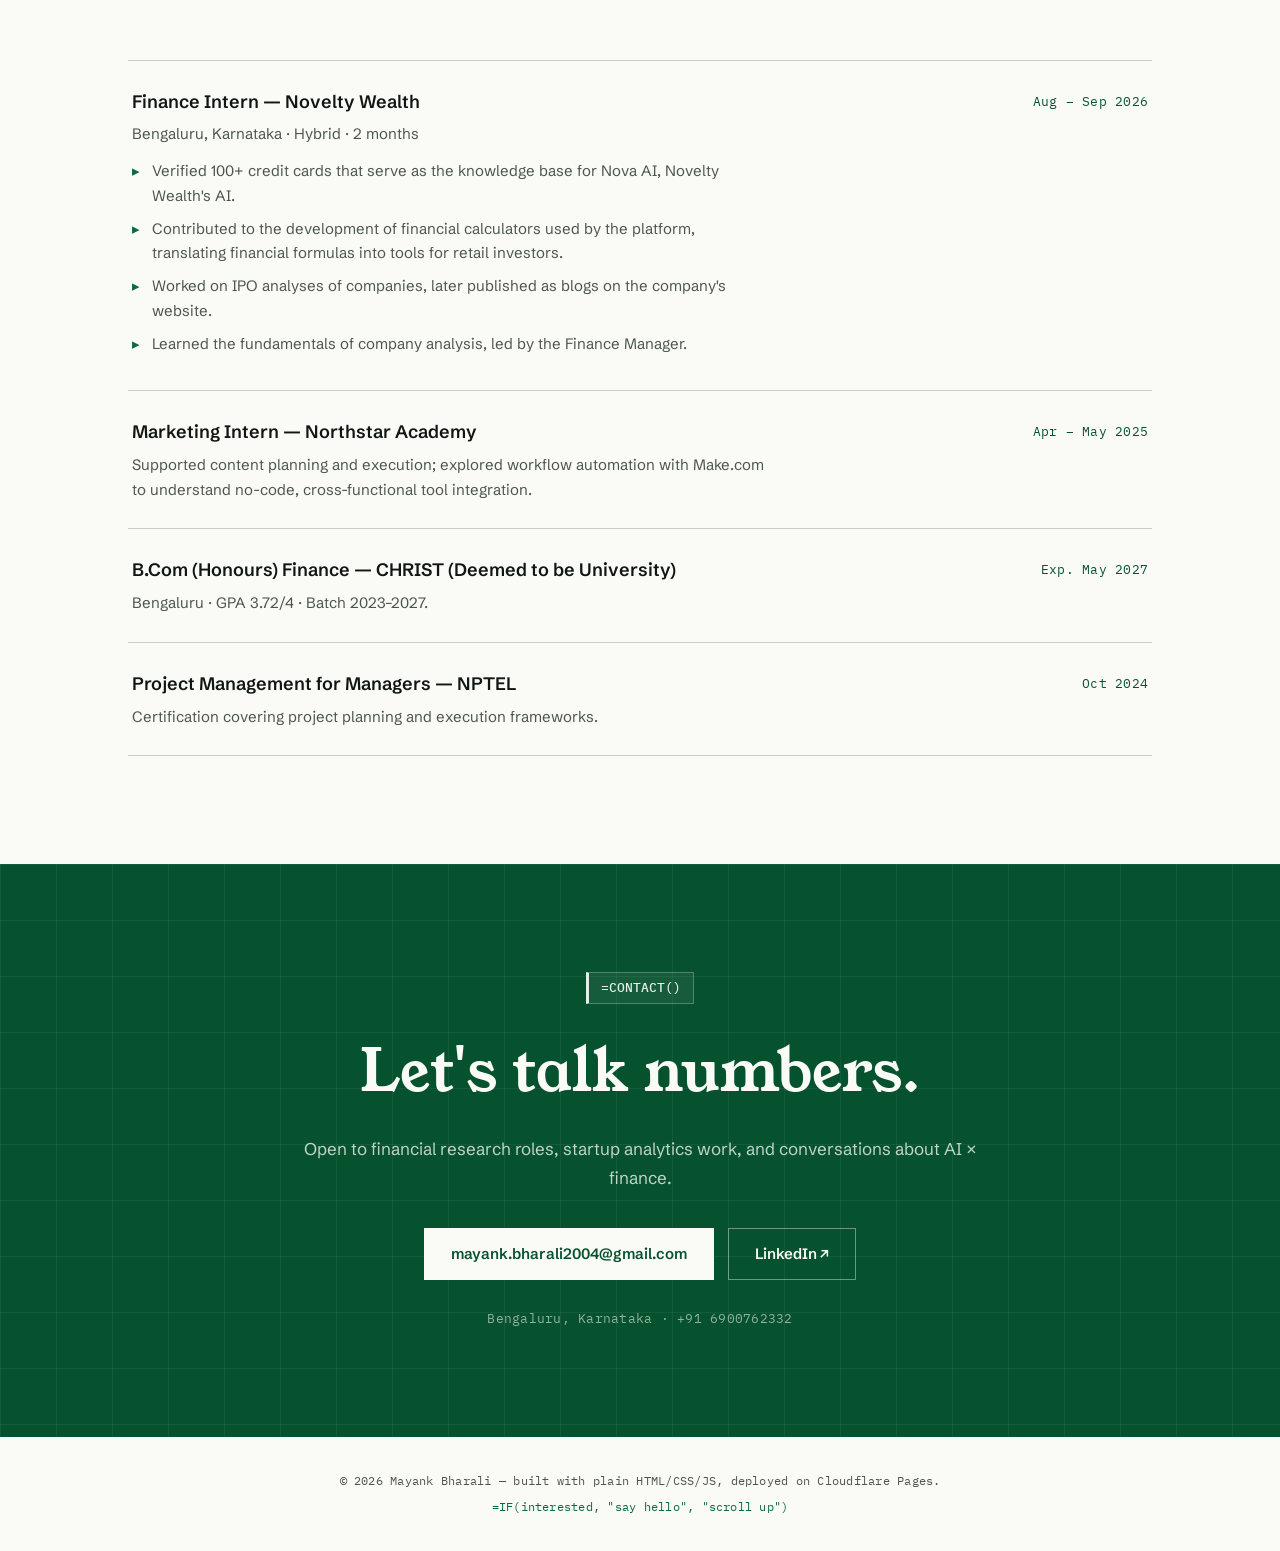
==== commit 8ea514d7: "Remove résumé download button from the nav No résumé download is offered anywhere on the site now. A" ====
--- a/index.html
+++ b/index.html
@@ -14,7 +14,7 @@
               #projects   — project cards (the core of the site)
               #skills     — toolkit grouped as ledger rows
               #experience — internship, certifications, education
-              #contact    — email / LinkedIn / resume CTA
+              #contact    — email / LinkedIn buttons
          5. <footer> : small print
          6. <script> : js/main.js (all animations live there)
 
@@ -71,9 +71,6 @@
         <a href="#skills"     class="nav__link">Toolkit</a>
         <a href="#experience" class="nav__link">Experience</a>
         <a href="#contact"    class="nav__link">Contact</a>
-        <!-- PLACEHOLDER: replace href with your resume PDF when ready.
-             Currently points at the Word file in /data. -->
-        <a href="data/Mayank_Bharali_Resume_DEShaw_FinRes.docx" class="nav__cta" download>Résumé ↓</a>
       </div>
     </div>
   </nav>
--- a/css/style.css
+++ b/css/style.css
@@ -241,18 +241,6 @@
 }
 .nav__link:hover { color: var(--ink); background: var(--green-tint); }
 .nav__link.is-active { color: var(--green-deep); border-bottom-color: var(--green); }
-
-.nav__cta {
-  font-size: 14px;
-  font-weight: 600;
-  text-decoration: none;
-  color: var(--paper);
-  background: var(--ink);
-  padding: 8px 16px;
-  margin-left: 12px;
-  transition: background 0.2s;
-}
-.nav__cta:hover { background: var(--green); }
 
 /* Hamburger — hidden on desktop, shown in the mobile breakpoint */
 .nav__toggle { display: none; background: none; border: none; cursor: pointer; padding: 8px; }
@@ -709,7 +697,6 @@
   }
   .nav__links.is-open { display: flex; }
   .nav__link { padding: 12px 8px; border-bottom: 1px solid var(--hairline); }
-  .nav__cta { margin: 14px 8px 0; text-align: center; }
 
   .entry { flex-direction: column; gap: 6px; }
   .entry__date { order: -1; }         /* date above the title on mobile */
